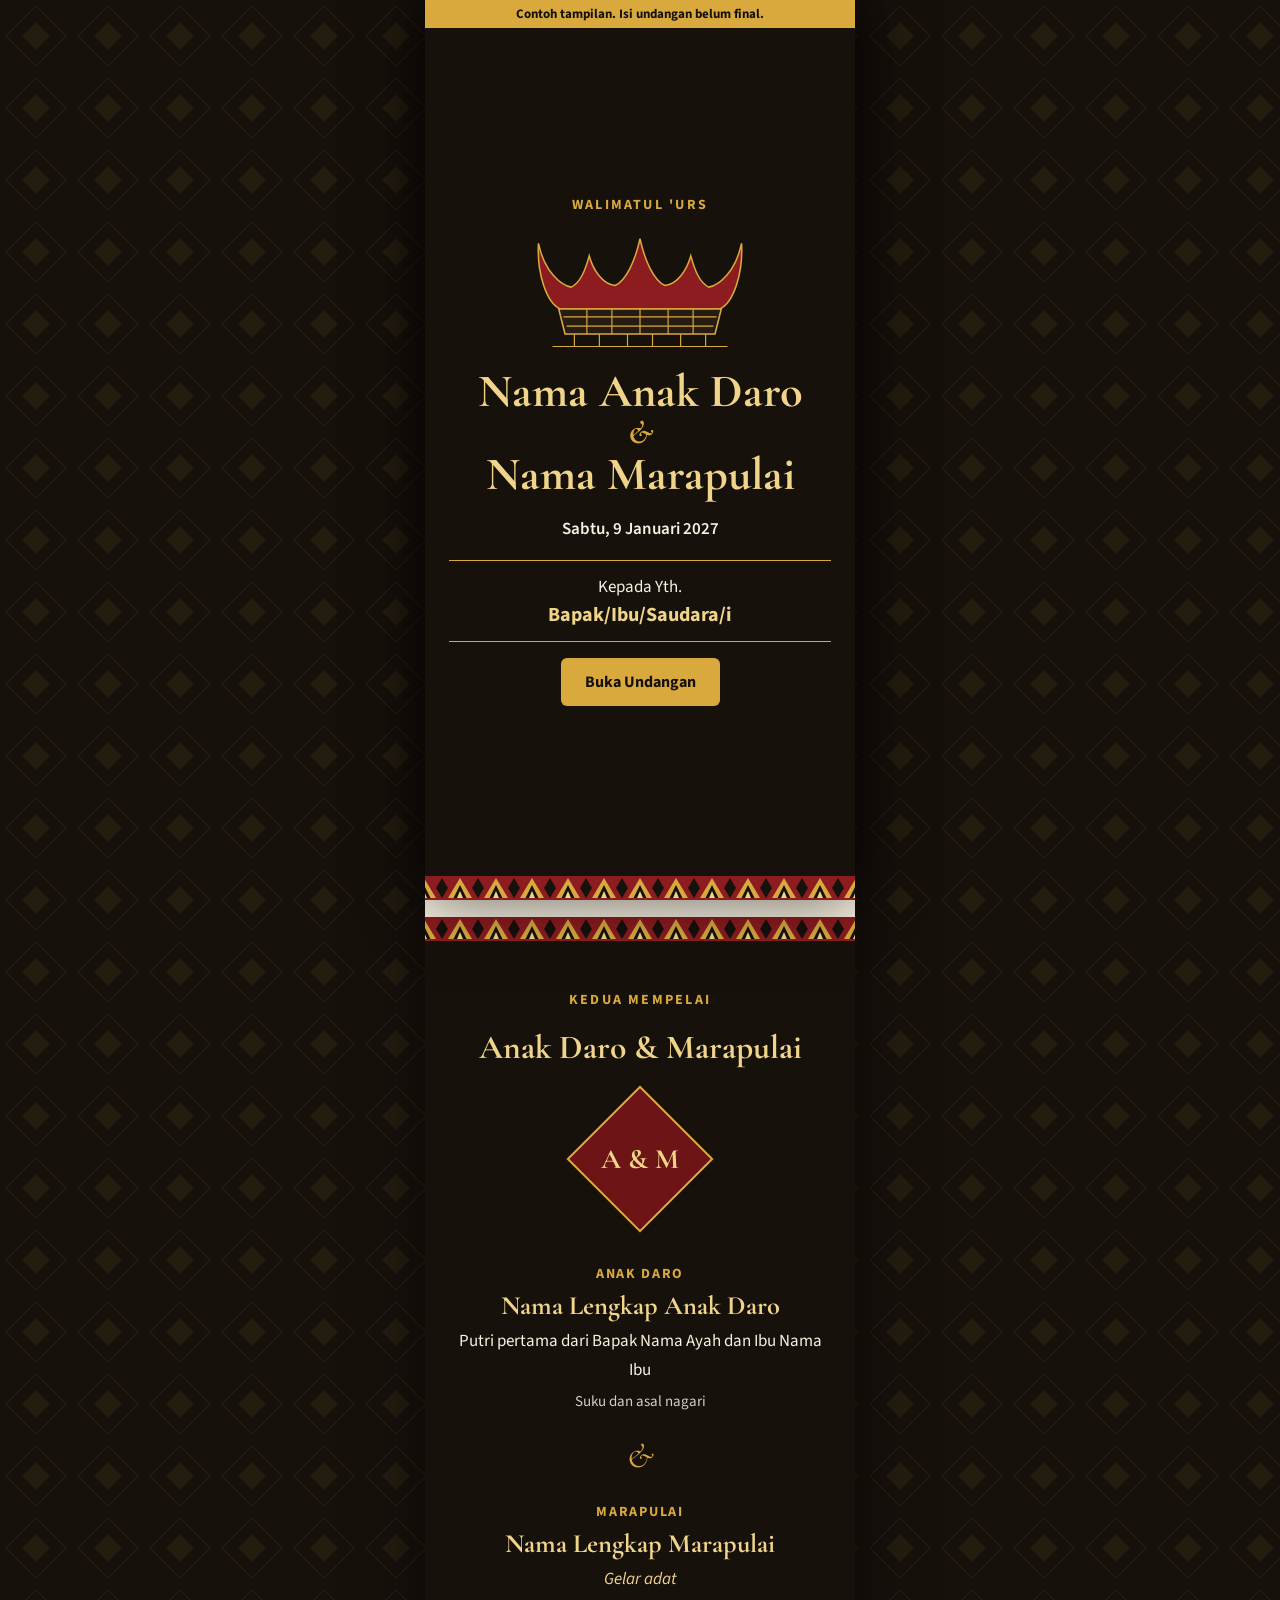
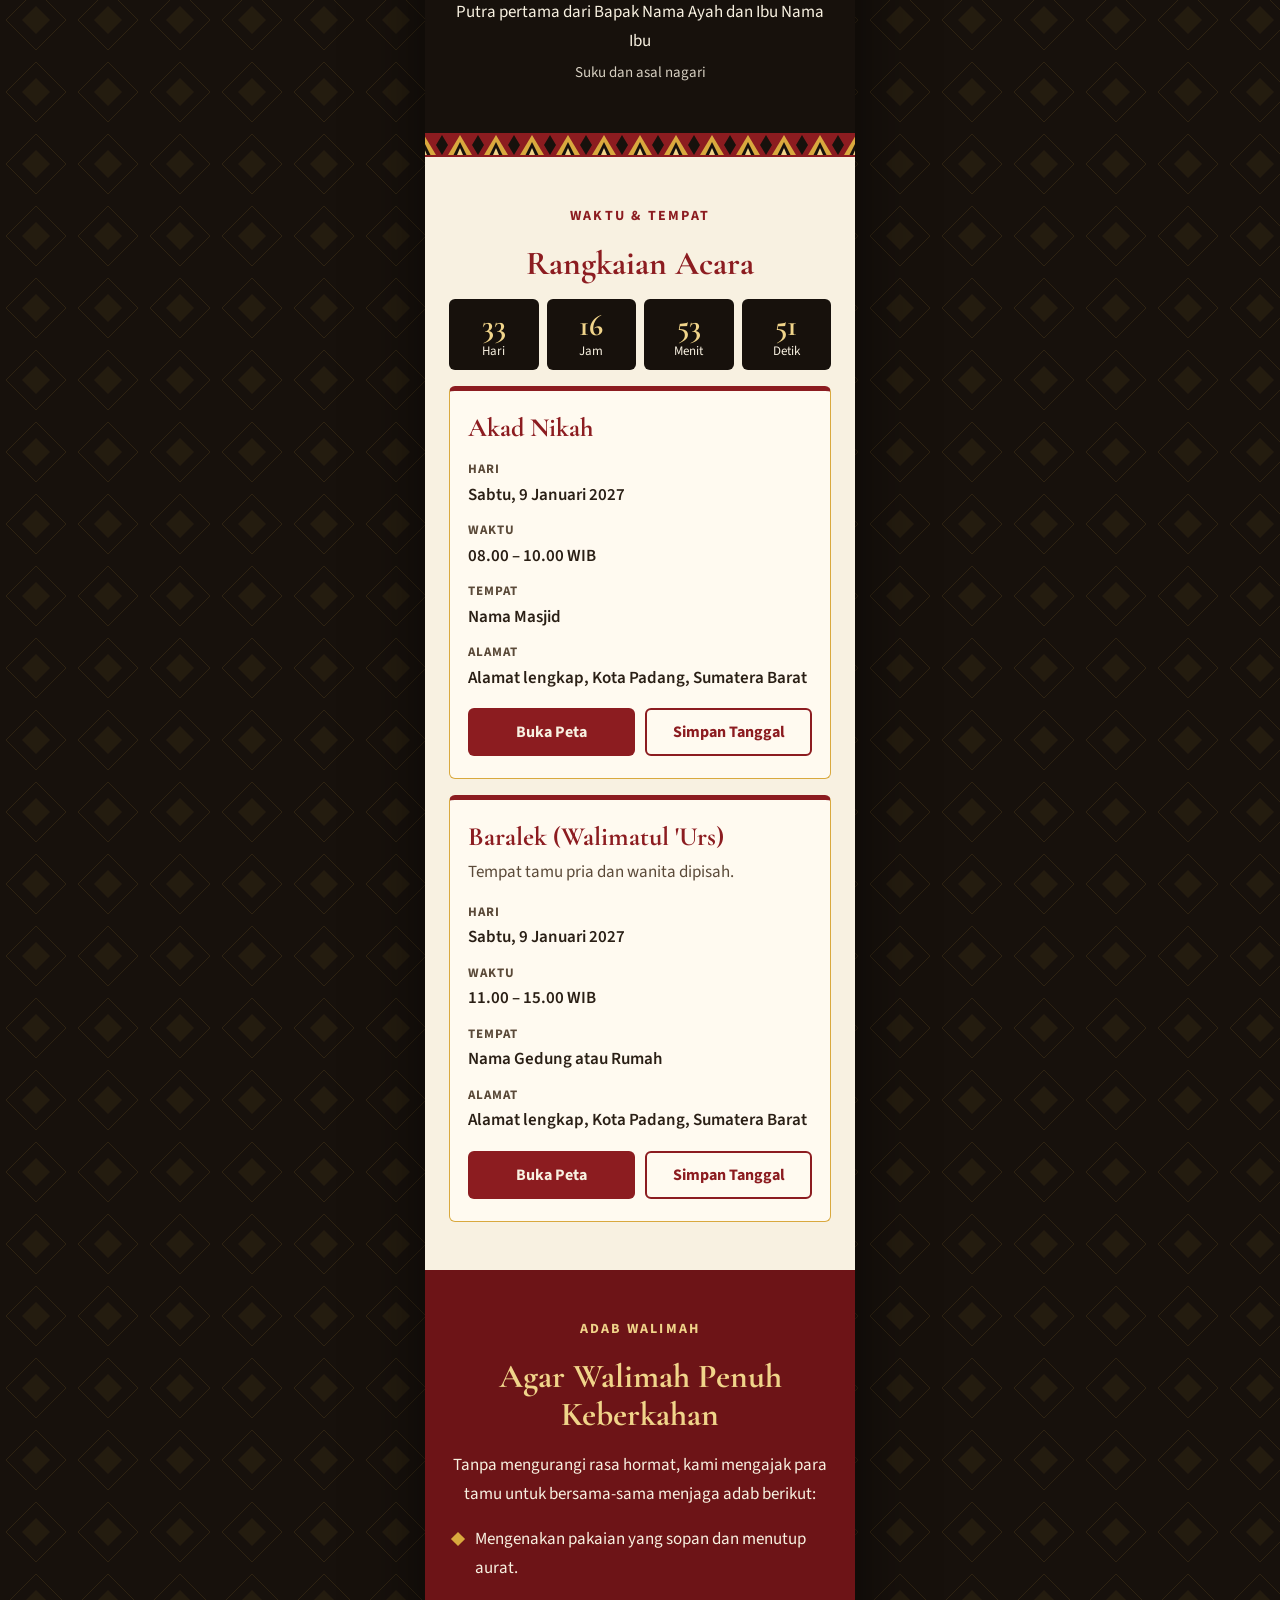
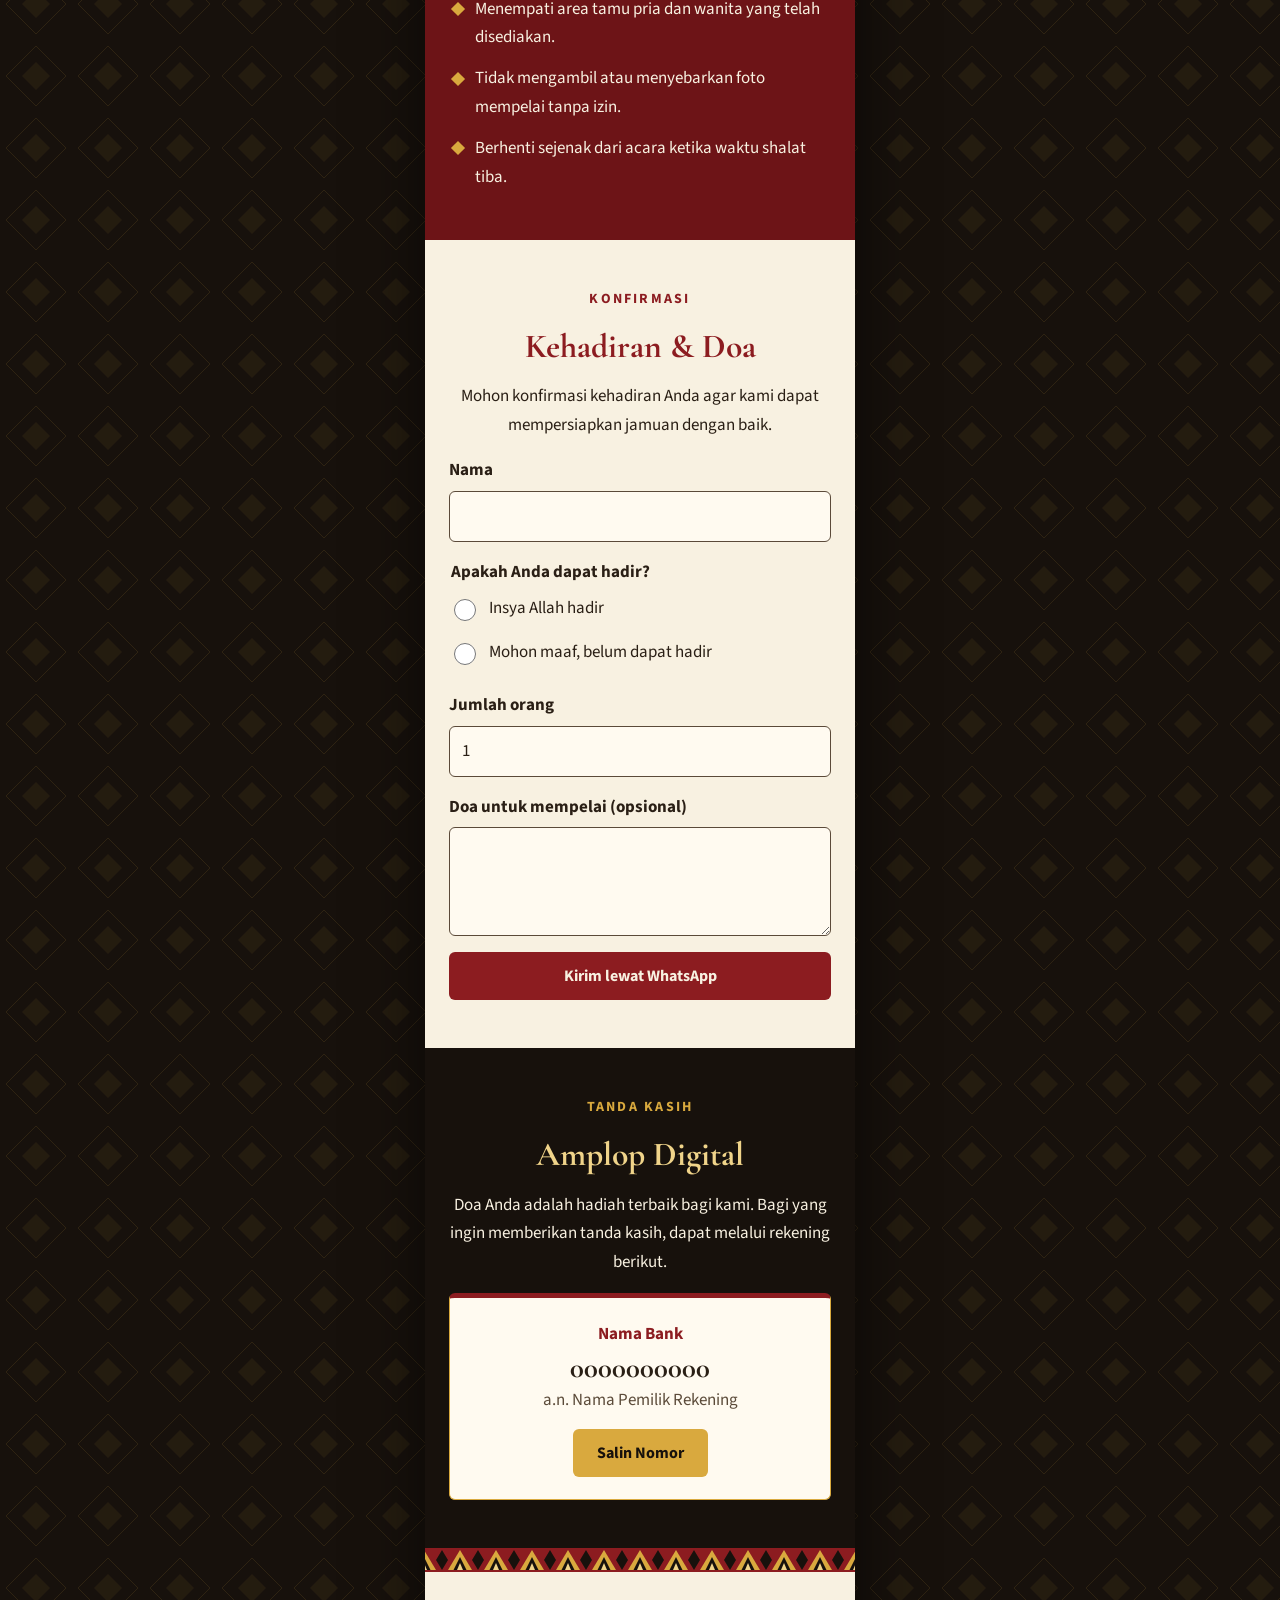
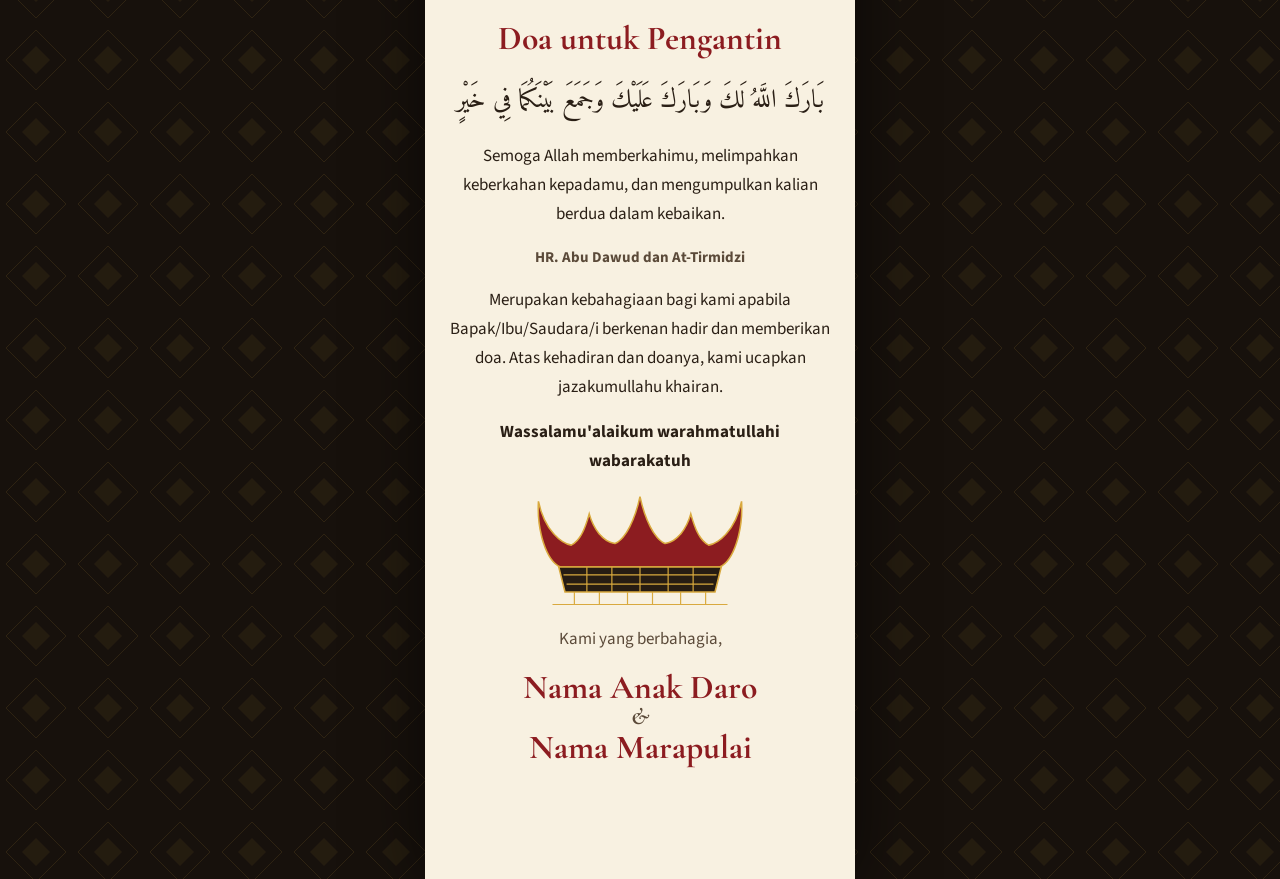
==== index.html @ 40c99515 "Add Minang-themed single page wedding invitation" ====
<!DOCTYPE html>
<html lang="id">
<head>
  <meta charset="utf-8">
  <meta name="viewport" content="width=device-width, initial-scale=1, viewport-fit=cover">
  <meta name="robots" content="noindex">
  <meta name="theme-color" content="#17110c">
  <title>Undangan Walimatul 'Urs</title>
  <meta name="description" content="Undangan pernikahan bernuansa Minangkabau.">
  <meta property="og:title" content="Undangan Walimatul 'Urs">
  <meta property="og:description" content="Dengan memohon rahmat Allah, kami mengundang Anda untuk hadir dan mendoakan.">
  <meta property="og:type" content="website">
  <link rel="icon" href="data:image/svg+xml,%3Csvg xmlns='http://www.w3.org/2000/svg' viewBox='0 0 32 32'%3E%3Crect width='32' height='32' fill='%2317110c'/%3E%3Cpath d='M16 5 25 27H7z' fill='%23d9a93e'/%3E%3C/svg%3E">
  <link rel="preconnect" href="https://fonts.googleapis.com">
  <link rel="preconnect" href="https://fonts.gstatic.com" crossorigin>
  <link rel="stylesheet" href="https://fonts.googleapis.com/css2?family=Amiri:wght@400;700&family=Cormorant+Garamond:wght@500;600;700&family=Source+Sans+3:wght@400;600;700&display=swap">
  <link rel="stylesheet" href="assets/css/style.css">
</head>
<body class="is-locked">
  <svg width="0" height="0" class="svg-defs" aria-hidden="true">
    <symbol id="rumah-gadang" viewBox="0 0 320 150">
      <path class="rg-roof" d="M30 12C38 50 60 66 72 68C84 62 90 46 95 28C100 46 112 64 128 66C142 60 154 34 160 6C166 34 178 60 192 66C208 64 220 46 225 28C230 46 236 62 248 68C260 66 282 50 290 12C292 50 280 88 262 96H58C40 88 28 50 30 12Z"/>
      <path class="rg-wall" d="M56 96H264L256 128H64Z"/>
      <path class="rg-line" d="M62 106H258M66 118H254M92 96V128M124 96V128M160 96V128M196 96V128M228 96V128"/>
      <path class="rg-line" d="M76 128V144M108 128V144M144 128V144M176 128V144M212 128V144M244 128V144M48 144H272"/>
    </symbol>
  </svg>

  <div id="draft-banner" class="draft-banner" hidden>Contoh tampilan. Isi undangan belum final.</div>

  <section id="cover" class="cover" aria-label="Sampul undangan">
    <div class="band"></div>
    <div class="cover-body">
      <p class="eyebrow">Walimatul 'Urs</p>
      <svg class="rg rg-gold" role="img" aria-label="Rumah Gadang"><use href="#rumah-gadang"/></svg>
      <h1 class="couple-names">
        <span data-key="couple.bride.nickname"></span>
        <span class="amp">&amp;</span>
        <span data-key="couple.groom.nickname"></span>
      </h1>
      <p class="cover-date" id="cover-date"></p>
      <div class="guest-card">
        <p>Kepada Yth.</p>
        <p class="guest-name" id="guest-name">Bapak/Ibu/Saudara/i</p>
      </div>
      <button id="open-invitation" class="btn btn-gold" type="button">Buka Undangan</button>
      <p id="load-error" class="load-error" role="alert" hidden></p>
      <noscript><p class="load-error">Undangan ini membutuhkan JavaScript agar isinya dapat ditampilkan.</p></noscript>
    </div>
    <div class="band"></div>
  </section>

  <div class="page">
    <main id="content" tabindex="-1">
      <section id="salam" class="section section-paper">
        <p class="arabic arabic-lg" lang="ar" dir="rtl" data-key="opening.basmalah"></p>
        <p class="salam" data-key="opening.salam"></p>
        <p data-key="opening.intro"></p>
        <div class="verse">
          <p class="arabic" lang="ar" dir="rtl" data-key="opening.verse.arabic"></p>
          <p data-key="opening.verse.translation"></p>
          <p class="verse-source" data-key="opening.verse.source"></p>
        </div>
        <p class="proverb" data-key="opening.proverb"></p>
      </section>

      <div class="band"></div>

      <section id="mempelai" class="section section-dark">
        <p class="eyebrow">Kedua Mempelai</p>
        <h2>Anak Daro &amp; Marapulai</h2>
        <div class="monogram" aria-hidden="true" data-key="couple.monogram"></div>
        <article class="person" data-person="bride"></article>
        <p class="amp amp-block" aria-hidden="true">&amp;</p>
        <article class="person" data-person="groom"></article>
      </section>

      <div class="band"></div>

      <section id="acara" class="section section-paper">
        <p class="eyebrow eyebrow-red">Waktu &amp; Tempat</p>
        <h2>Rangkaian Acara</h2>
        <div id="countdown" class="countdown" role="timer" aria-label="Hitung mundur menuju acara"></div>
        <div id="events" class="stack"></div>
      </section>

      <section id="adab" class="section section-red">
        <p class="eyebrow">Adab Walimah</p>
        <h2 data-key="etiquette.title"></h2>
        <p data-key="etiquette.intro"></p>
        <ul id="etiquette" class="check-list"></ul>
      </section>

      <section id="hadir" class="section section-paper">
        <p class="eyebrow eyebrow-red">Konfirmasi</p>
        <h2>Kehadiran &amp; Doa</h2>
        <p data-key="rsvp.intro"></p>
        <form id="rsvp-form" class="form">
          <label for="rsvp-name">Nama</label>
          <input id="rsvp-name" name="name" type="text" maxlength="60" autocomplete="name" required>
          <fieldset>
            <legend>Apakah Anda dapat hadir?</legend>
            <label class="choice"><input type="radio" name="attend" value="Insya Allah hadir" required> Insya Allah hadir</label>
            <label class="choice"><input type="radio" name="attend" value="Mohon maaf, belum dapat hadir"> Mohon maaf, belum dapat hadir</label>
          </fieldset>
          <label for="rsvp-count">Jumlah orang</label>
          <input id="rsvp-count" name="count" type="number" min="1" max="10" value="1" inputmode="numeric">
          <label for="rsvp-message">Doa untuk mempelai (opsional)</label>
          <textarea id="rsvp-message" name="message" rows="3" maxlength="300"></textarea>
          <button class="btn btn-red" type="submit">Kirim lewat WhatsApp</button>
          <p id="rsvp-note" class="form-note" role="status" hidden></p>
        </form>
      </section>

      <section id="hadiah" class="section section-dark">
        <p class="eyebrow">Tanda Kasih</p>
        <h2>Amplop Digital</h2>
        <p data-key="gifts.intro"></p>
        <div id="gifts" class="stack"></div>
      </section>

      <div class="band"></div>

      <section id="doa" class="section section-paper section-closing">
        <h2>Doa untuk Pengantin</h2>
        <p class="arabic" lang="ar" dir="rtl" data-key="closing.prayer.arabic"></p>
        <p data-key="closing.prayer.translation"></p>
        <p class="verse-source" data-key="closing.prayer.source"></p>
        <p data-key="closing.thanks"></p>
        <p class="salam" data-key="closing.salam"></p>
        <svg class="rg rg-dark" role="img" aria-label="Rumah Gadang"><use href="#rumah-gadang"/></svg>
        <p class="signature" data-key="closing.signature"></p>
        <p class="couple-names couple-names-sm">
          <span data-key="couple.bride.nickname"></span>
          <span class="amp">&amp;</span>
          <span data-key="couple.groom.nickname"></span>
        </p>
      </section>
    </main>

    <nav class="bottom-nav" aria-label="Navigasi undangan">
      <a href="#salam">Salam</a>
      <a href="#mempelai">Mempelai</a>
      <a href="#acara">Acara</a>
      <a href="#hadir">Hadir</a>
      <a href="#hadiah">Hadiah</a>
    </nav>
  </div>

  <template id="person-template">
    <p class="person-role"></p>
    <h3 class="person-name"></h3>
    <p class="person-title" hidden></p>
    <p class="person-parents"></p>
    <p class="person-origin" hidden></p>
  </template>

  <template id="event-template">
    <article class="card">
      <h3 class="event-name"></h3>
      <p class="event-note" hidden></p>
      <dl class="event-info">
        <dt>Hari</dt><dd class="event-date"></dd>
        <dt>Waktu</dt><dd class="event-time"></dd>
        <dt>Tempat</dt><dd class="event-venue"></dd>
        <dt>Alamat</dt><dd class="event-address"></dd>
      </dl>
      <div class="btn-row">
        <a class="btn btn-red event-map" target="_blank" rel="noopener">Buka Peta</a>
        <a class="btn btn-outline event-calendar" target="_blank" rel="noopener">Simpan Tanggal</a>
      </div>
    </article>
  </template>

  <template id="gift-template">
    <article class="card card-gift">
      <p class="gift-bank"></p>
      <p class="gift-number"></p>
      <p class="gift-holder"></p>
      <button class="btn btn-gold gift-copy" type="button">Salin Nomor</button>
    </article>
  </template>

  <script src="assets/js/app.js"></script>
</body>
</html>
---- assets/css/style.css ----
/* Tema Minang: warna marawa (hitam, merah, kuning) dan motif songket pucuak rabuang. */
:root {
  --black: #17110c;
  --black-soft: #261c13;
  --red: #8c1c20;
  --red-deep: #6d1417;
  --gold: #d9a93e;
  --gold-soft: #f0d48a;
  --paper: #f8f1e1;
  --paper-deep: #efe3c8;
  --ink: #2a1f15;
  --ink-soft: #5b4a39;
  --cream: #f8f1e1;
  --phone-width: 430px;
  --nav-height: 58px;
  --font-display: "Cormorant Garamond", Georgia, "Times New Roman", serif;
  --font-body: "Source Sans 3", "Segoe UI", Roboto, Arial, sans-serif;
  --font-arabic: "Amiri", "Traditional Arabic", "Times New Roman", serif;
  --songket: url("data:image/svg+xml,%3Csvg xmlns='http://www.w3.org/2000/svg' width='36' height='24' viewBox='0 0 36 24'%3E%3Crect width='36' height='24' fill='%238c1c20'/%3E%3Cpath d='M18 2 30 22H6Z' fill='%23d9a93e'/%3E%3Cpath d='M18 9 24.5 22H11.5Z' fill='%2317110c'/%3E%3Cpath d='M18 15 21 22H15Z' fill='%23f0d48a'/%3E%3Cpath d='M0 2 6 12 0 22ZM36 2 30 12 36 22Z' fill='%2317110c'/%3E%3C/svg%3E");
  --backdrop: url("data:image/svg+xml,%3Csvg xmlns='http://www.w3.org/2000/svg' width='72' height='72' viewBox='0 0 72 72'%3E%3Cpath d='M36 6 66 36 36 66 6 36Z' fill='none' stroke='%23d9a93e' stroke-opacity='.12'/%3E%3Cpath d='M36 22 50 36 36 50 22 36Z' fill='%23d9a93e' fill-opacity='.07'/%3E%3C/svg%3E");
}

* { box-sizing: border-box; }
[hidden] { display: none !important; }

html {
  scroll-behavior: smooth;
  -webkit-text-size-adjust: 100%;
}

body {
  margin: 0;
  background: var(--black) var(--backdrop);
  color: var(--ink);
  font-family: var(--font-body);
  font-size: 1.0625rem;
  line-height: 1.7;
  overflow-wrap: anywhere;
}

body.is-locked { overflow: hidden; }

.svg-defs { position: absolute; }

/* Kolom selebar ponsel, juga dipakai di desktop. */
.page {
  width: min(100%, var(--phone-width));
  margin-inline: auto;
  background: var(--paper);
  box-shadow: 0 0 60px rgb(0 0 0 / .6);
  padding-bottom: calc(var(--nav-height) + env(safe-area-inset-bottom));
}

main:focus { outline: none; }

h1, h2, h3, p { margin: 0; }

h2 {
  font-family: var(--font-display);
  font-size: 2.1rem;
  font-weight: 700;
  line-height: 1.15;
}

h3 {
  font-family: var(--font-display);
  font-size: 1.65rem;
  font-weight: 700;
  line-height: 1.2;
}

.band {
  height: 24px;
  flex: none;
  background: var(--songket) center / 36px 24px repeat-x;
}

.eyebrow {
  color: var(--gold);
  font-size: .875rem;
  font-weight: 700;
  letter-spacing: .16em;
  text-transform: uppercase;
}

.eyebrow-red { color: var(--red); }

/* Sampul */
.cover {
  position: fixed;
  inset: 0;
  z-index: 30;
  width: min(100%, var(--phone-width));
  margin-inline: auto;
  display: flex;
  flex-direction: column;
  background: var(--black);
  color: var(--cream);
  box-shadow: 0 0 60px rgb(0 0 0 / .6);
  overflow-y: auto;
  transition: transform .6s ease;
}

.cover.is-open { transform: translateY(-100%); }

.cover-body {
  flex: 1 0 auto;
  display: flex;
  flex-direction: column;
  align-items: center;
  justify-content: center;
  gap: 16px;
  padding: 28px 24px;
  text-align: center;
}

.rg { display: block; width: 100%; max-width: 250px; height: auto; aspect-ratio: 320 / 150; }
.rg-roof { fill: var(--red); stroke: var(--gold); stroke-width: 2; }
.rg-wall { fill: var(--black-soft); stroke: var(--gold); stroke-width: 2; }
.rg-line { fill: none; stroke: var(--gold); stroke-width: 1.5; }
.rg-dark .rg-wall { fill: var(--paper-deep); }
.rg-dark .rg-line { stroke: var(--red); }

.couple-names {
  display: flex;
  flex-direction: column;
  align-items: center;
  color: var(--gold-soft);
  font-family: var(--font-display);
  font-size: clamp(2.3rem, 10.5vw, 2.9rem);
  font-weight: 700;
  line-height: 1.05;
}

.amp {
  color: var(--gold);
  font-family: var(--font-display);
  font-size: .7em;
  font-style: italic;
}

.couple-names-sm { color: var(--red); font-size: 2.1rem; }
.couple-names-sm .amp { color: var(--ink-soft); }

.cover-date { font-size: 1.0625rem; font-weight: 600; }

.guest-card {
  width: 100%;
  padding: 12px 16px;
  border-block: 1px solid var(--gold);
}

.guest-name {
  color: var(--gold-soft);
  font-size: 1.25rem;
  font-weight: 700;
  line-height: 1.35;
}

.load-error {
  padding: 12px;
  border-radius: 6px;
  background: var(--paper);
  color: var(--red-deep);
  font-weight: 600;
}

/* Tombol */
.btn {
  display: inline-flex;
  align-items: center;
  justify-content: center;
  min-height: 48px;
  padding: 10px 22px;
  border: 2px solid transparent;
  border-radius: 6px;
  font: 700 1rem/1.25 var(--font-body);
  text-align: center;
  text-decoration: none;
  cursor: pointer;
}

.btn:focus-visible,
.bottom-nav a:focus-visible,
input:focus-visible,
textarea:focus-visible {
  outline: 3px solid var(--gold);
  outline-offset: 2px;
}

.btn-gold { background: var(--gold); color: var(--black); }
.btn-gold:hover { background: var(--gold-soft); }
.btn-red { background: var(--red); color: var(--cream); }
.btn-red:hover { background: var(--red-deep); }
.btn-outline { border-color: var(--red); color: var(--red); }
.btn-outline:hover { background: var(--paper-deep); }

.btn-row {
  display: grid;
  grid-template-columns: 1fr 1fr;
  gap: 10px;
  margin-top: 16px;
}

.btn-row .btn { padding-inline: 8px; }

/* Bagian */
.section {
  display: flex;
  flex-direction: column;
  gap: 16px;
  padding: 48px 24px;
  text-align: center;
  scroll-margin-top: 0;
}

.section-paper { background: var(--paper); color: var(--ink); }
.section-paper h2 { color: var(--red); }
.section-dark { background: var(--black); color: var(--cream); }
.section-dark h2 { color: var(--gold-soft); }
.section-red { background: var(--red-deep); color: var(--cream); }
.section-red h2 { color: var(--gold-soft); }
.section-red .eyebrow { color: var(--gold-soft); }

.arabic {
  font-family: var(--font-arabic);
  font-size: 1.6rem;
  line-height: 2;
}

.arabic-lg { color: var(--red); font-size: 2rem; line-height: 1.6; }
.salam { font-weight: 700; }

.verse {
  display: flex;
  flex-direction: column;
  gap: 10px;
  padding: 20px 16px;
  border-block: 2px solid var(--gold);
  background: var(--paper-deep);
}

.verse-source { color: var(--ink-soft); font-size: .9375rem; font-weight: 700; }

.proverb {
  color: var(--red);
  font-family: var(--font-display);
  font-size: 1.4rem;
  font-style: italic;
  font-weight: 700;
  line-height: 1.3;
}

/* Mempelai */
.monogram {
  align-self: center;
  display: grid;
  place-items: center;
  position: relative;
  isolation: isolate;
  width: 104px;
  height: 104px;
  margin-block: 24px;
  color: var(--gold-soft);
  font-family: var(--font-display);
  font-size: 1.75rem;
  font-weight: 700;
}

.monogram::before {
  content: "";
  position: absolute;
  inset: 0;
  z-index: -1;
  border: 2px solid var(--gold);
  background: var(--red-deep);
  transform: rotate(45deg);
}

.person { display: flex; flex-direction: column; gap: 4px; margin-top: 12px; }
.person-role { color: var(--gold); font-size: .875rem; font-weight: 700; letter-spacing: .12em; text-transform: uppercase; }
.person-name { color: var(--gold-soft); }
.person-title { color: var(--gold-soft); font-style: italic; }
.person-origin { font-size: .9375rem; opacity: .85; }
.amp-block { font-size: 2.2rem; line-height: 1; margin-top: 8px; }

/* Acara */
.countdown {
  display: grid;
  grid-template-columns: repeat(4, 1fr);
  gap: 8px;
}

.countdown-done { grid-column: 1 / -1; font-weight: 700; }

.countdown-unit {
  padding: 10px 2px;
  border-radius: 6px;
  background: var(--black);
  color: var(--cream);
  font-size: .8125rem;
  line-height: 1.3;
}

.countdown-unit strong {
  display: block;
  color: var(--gold-soft);
  font-family: var(--font-display);
  font-size: 1.9rem;
  line-height: 1.1;
}

.stack { display: flex; flex-direction: column; gap: 16px; }

.card {
  padding: 22px 18px;
  border: 1px solid var(--gold);
  border-top: 5px solid var(--red);
  border-radius: 6px;
  background: #fffaf0;
  color: var(--ink);
  text-align: left;
}

.event-name { color: var(--red); }
.event-note { margin-top: 4px; color: var(--ink-soft); }

.event-info { margin: 14px 0 0; }
.event-info dt {
  margin-top: 10px;
  color: var(--ink-soft);
  font-size: .8125rem;
  font-weight: 700;
  letter-spacing: .08em;
  text-transform: uppercase;
}
.event-info dd { margin: 0; font-weight: 600; }

/* Adab */
.check-list {
  display: flex;
  flex-direction: column;
  gap: 12px;
  margin: 0;
  padding: 0;
  list-style: none;
  text-align: left;
}

.check-list li {
  position: relative;
  padding-left: 26px;
}

.check-list li::before {
  content: "";
  position: absolute;
  top: .55em;
  left: 4px;
  width: 10px;
  height: 10px;
  background: var(--gold);
  transform: rotate(45deg);
}

/* Formulir */
.form {
  display: flex;
  flex-direction: column;
  gap: 6px;
  text-align: left;
}

.form label, .form legend { font-weight: 700; }
.form input[type="text"],
.form input[type="number"],
.form textarea {
  width: 100%;
  min-height: 48px;
  margin-bottom: 10px;
  padding: 10px 12px;
  border: 1px solid var(--ink-soft);
  border-radius: 6px;
  background: #fffaf0;
  color: var(--ink);
  font: inherit;
  font-size: 1.0625rem; /* mencegah zoom otomatis di iOS */
}

.form fieldset { margin: 0 0 10px; padding: 0; border: 0; }
.form .choice {
  display: flex;
  align-items: center;
  gap: 10px;
  min-height: 44px;
  font-weight: 400;
}
.form .choice input { width: 22px; height: 22px; flex: none; accent-color: var(--red); }
.form-note { color: var(--red-deep); font-weight: 600; }

/* Hadiah */
.card-gift { text-align: center; }
.gift-bank { color: var(--red); font-weight: 700; }
.gift-number { font-family: var(--font-display); font-size: 1.8rem; font-weight: 700; line-height: 1.3; }
.gift-holder { margin-bottom: 14px; color: var(--ink-soft); }

.section-closing { align-items: center; padding-bottom: 56px; }
.signature { color: var(--ink-soft); }

/* Navigasi bawah */
.bottom-nav {
  position: fixed;
  right: 0;
  bottom: 0;
  left: 0;
  z-index: 20;
  display: grid;
  grid-template-columns: repeat(5, 1fr);
  width: min(100%, var(--phone-width));
  margin-inline: auto;
  padding-bottom: env(safe-area-inset-bottom);
  border-top: 2px solid var(--gold);
  background: var(--black);
}

.bottom-nav a {
  display: grid;
  place-items: center;
  height: var(--nav-height);
  color: var(--cream);
  font-size: .8125rem;
  font-weight: 600;
  text-decoration: none;
}

.bottom-nav a[aria-current="true"] { color: var(--gold); font-weight: 700; box-shadow: inset 0 3px 0 var(--gold); }

.draft-banner {
  position: fixed;
  top: 0;
  right: 0;
  left: 0;
  z-index: 40;
  width: min(100%, var(--phone-width));
  margin-inline: auto;
  padding: 3px 8px;
  background: var(--gold);
  color: var(--black);
  font-size: .8125rem;
  font-weight: 700;
  text-align: center;
}

/* Animasi ringan saat digulir; isi tetap terbaca tanpa JavaScript. */
.reveal { opacity: 0; transform: translateY(14px); transition: opacity .5s ease, transform .5s ease; }
.reveal.is-visible { opacity: 1; transform: none; }

@media (prefers-reduced-motion: reduce) {
  html { scroll-behavior: auto; }
  .cover { transition: none; }
  .reveal { opacity: 1; transform: none; transition: none; }
}
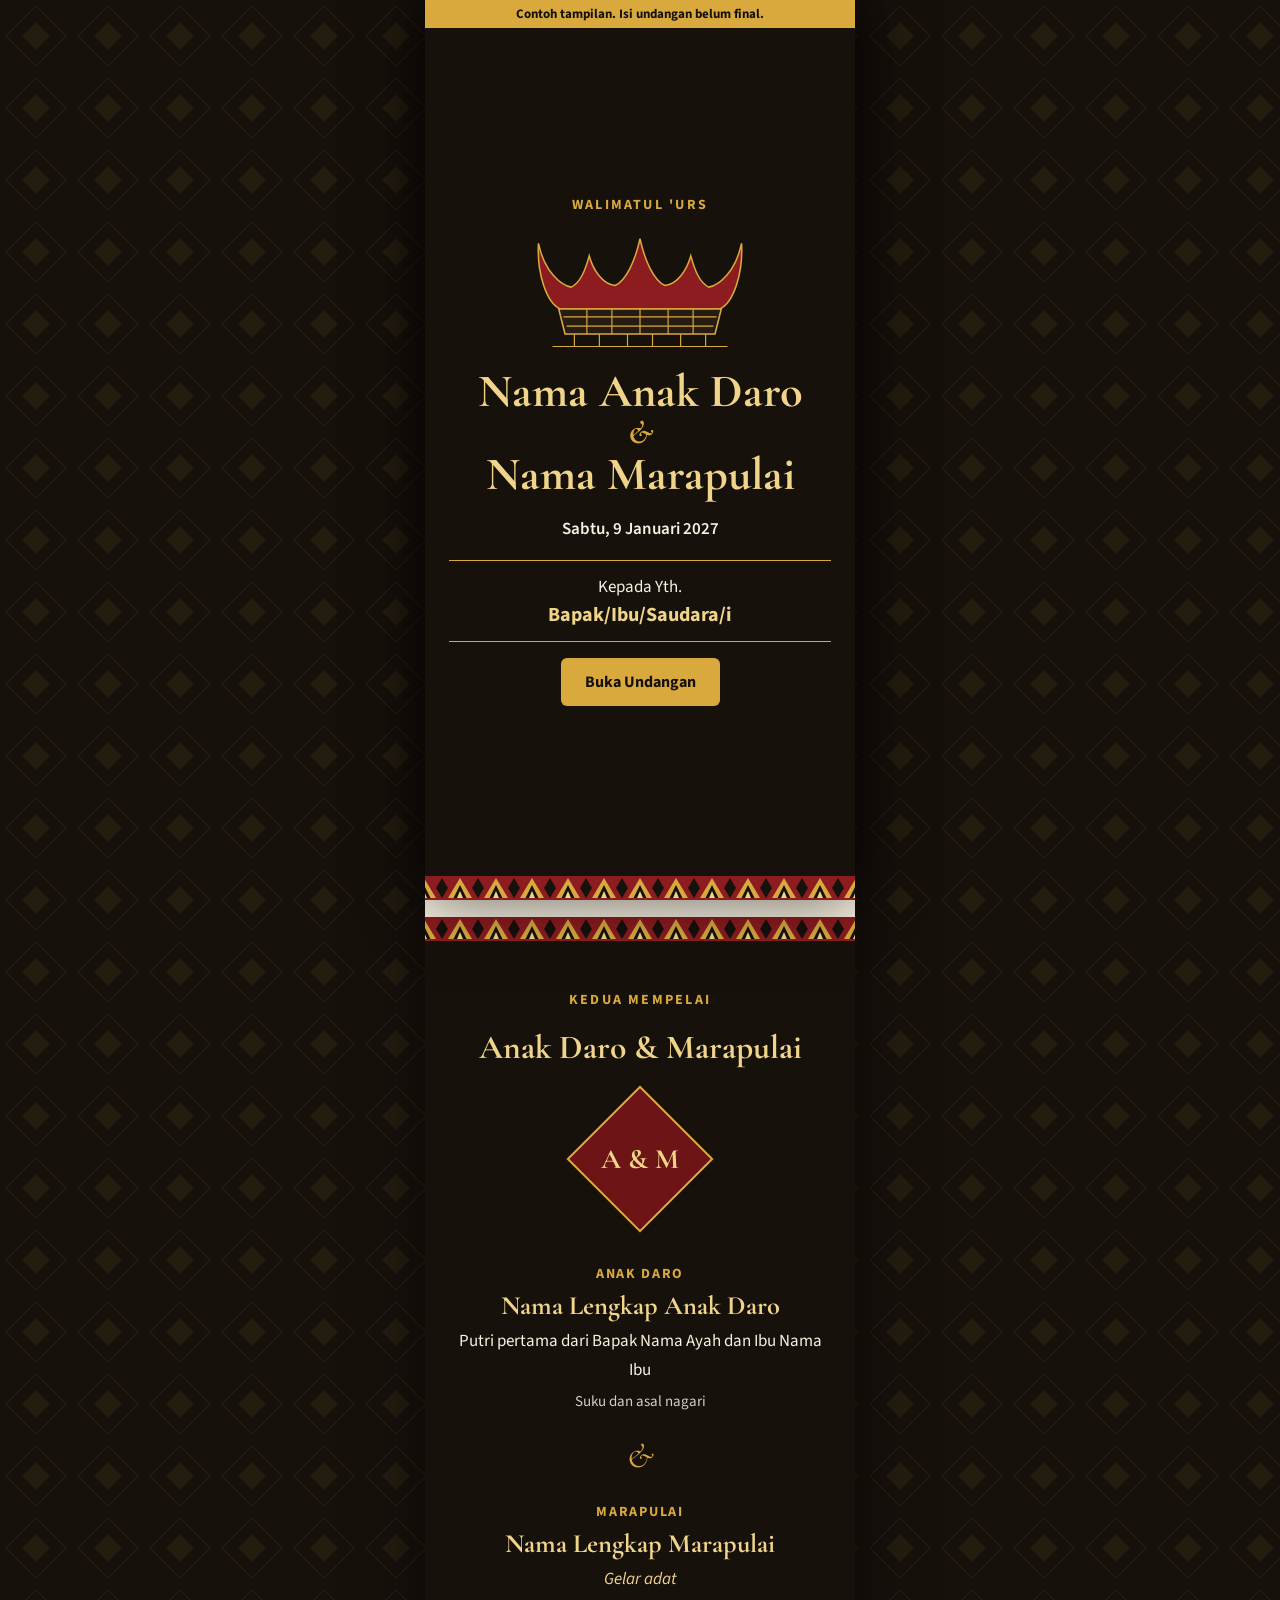
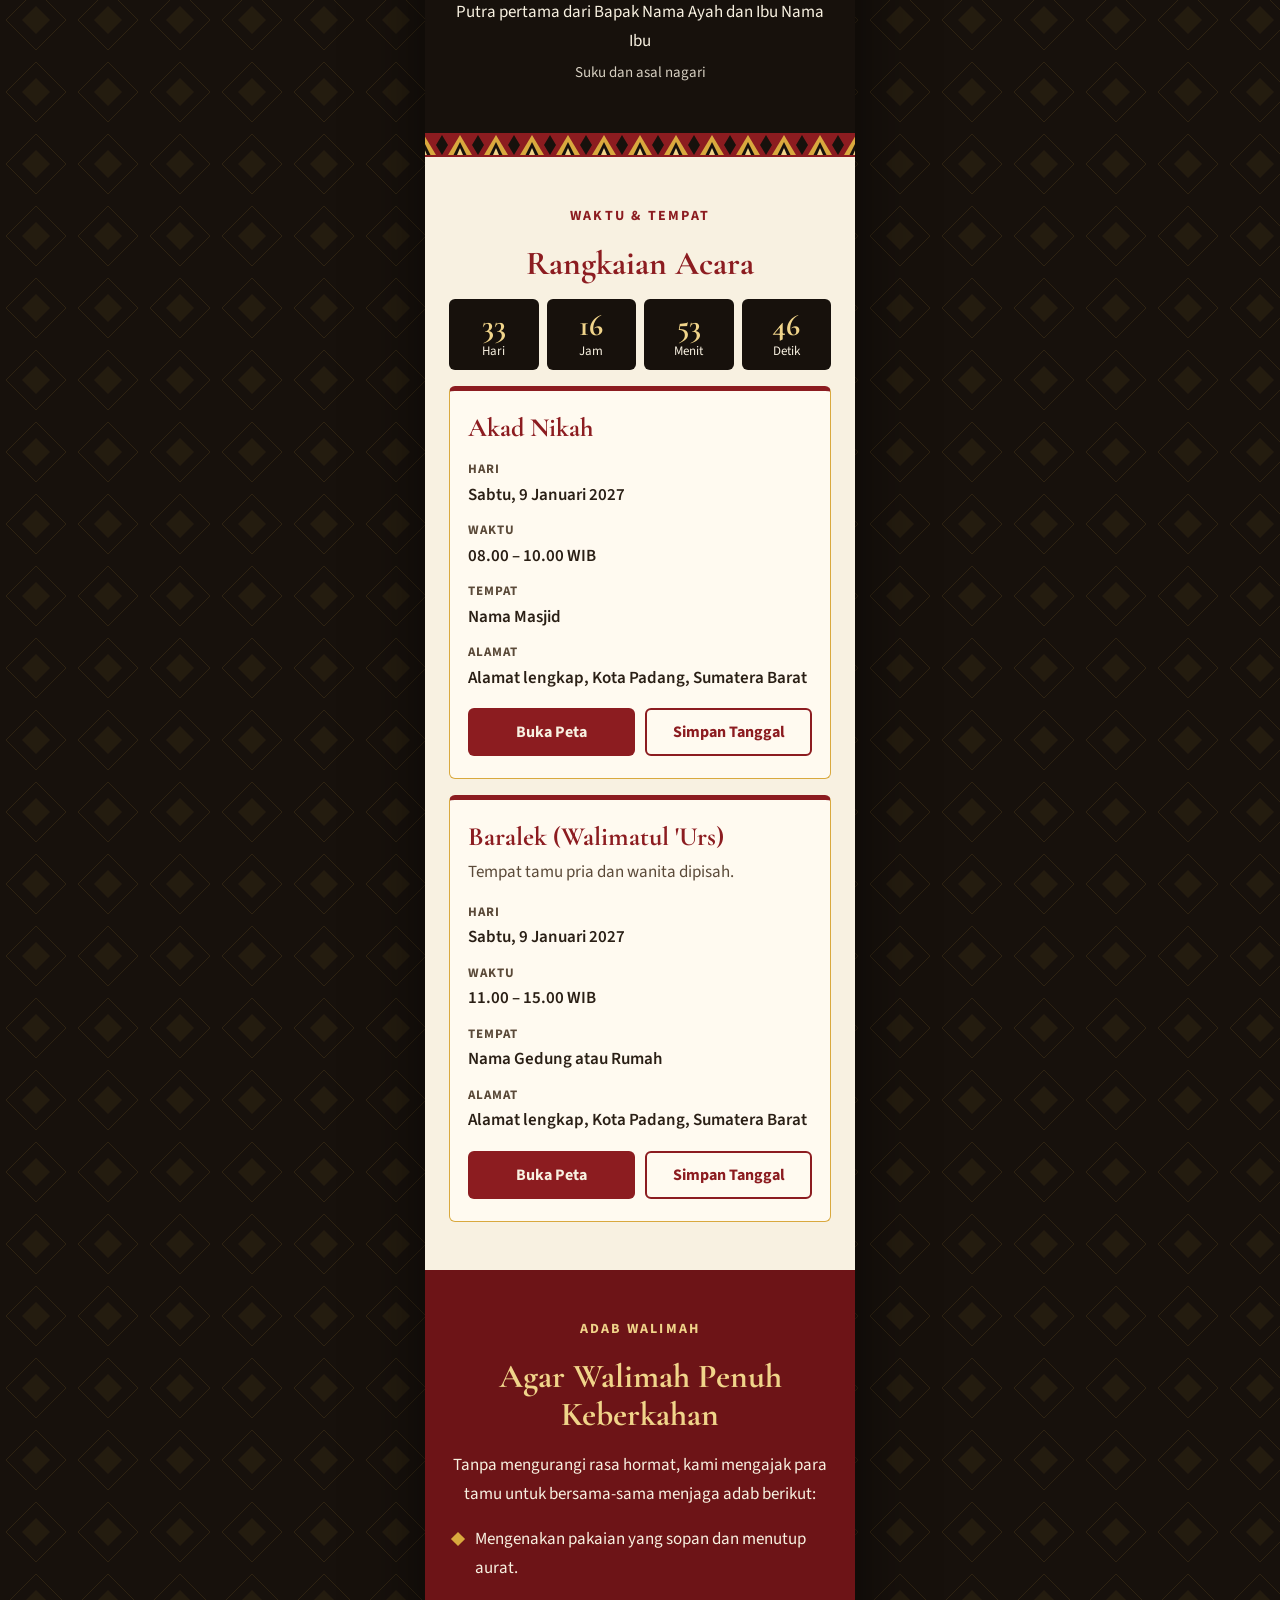
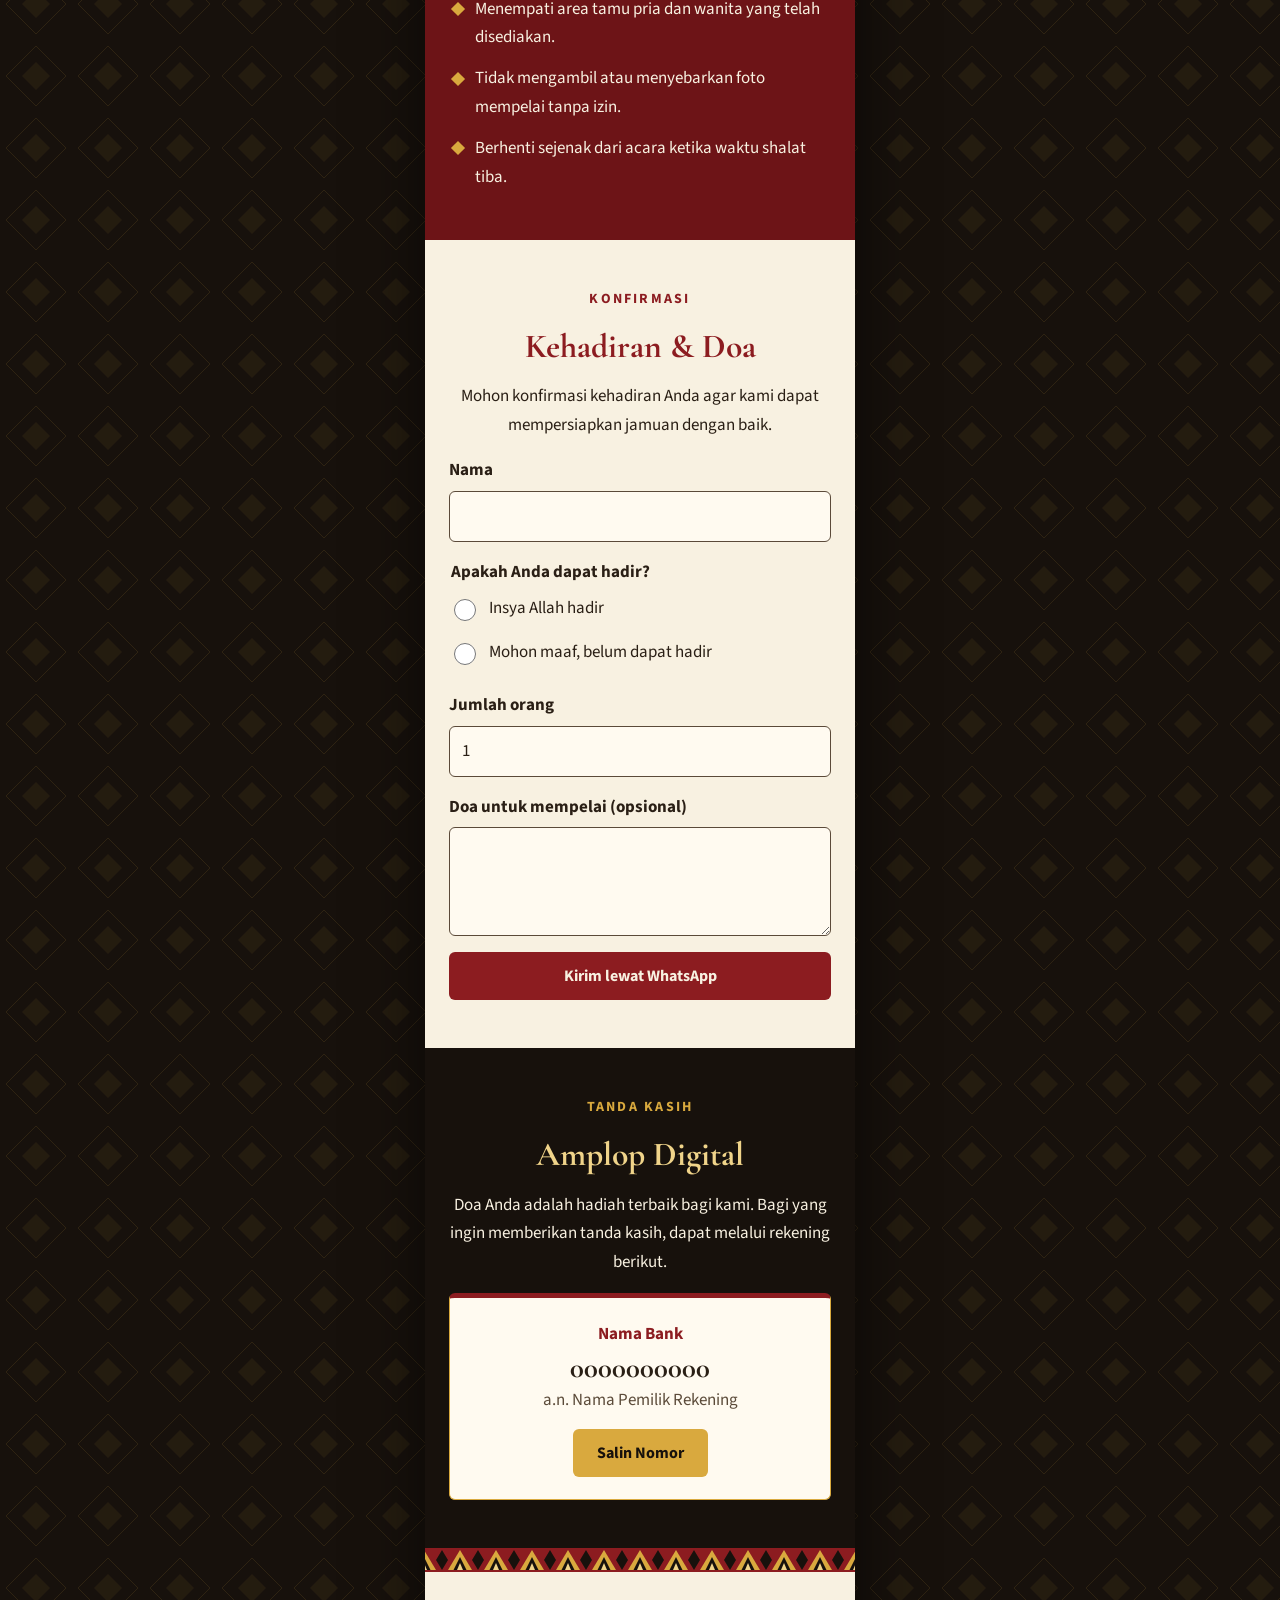
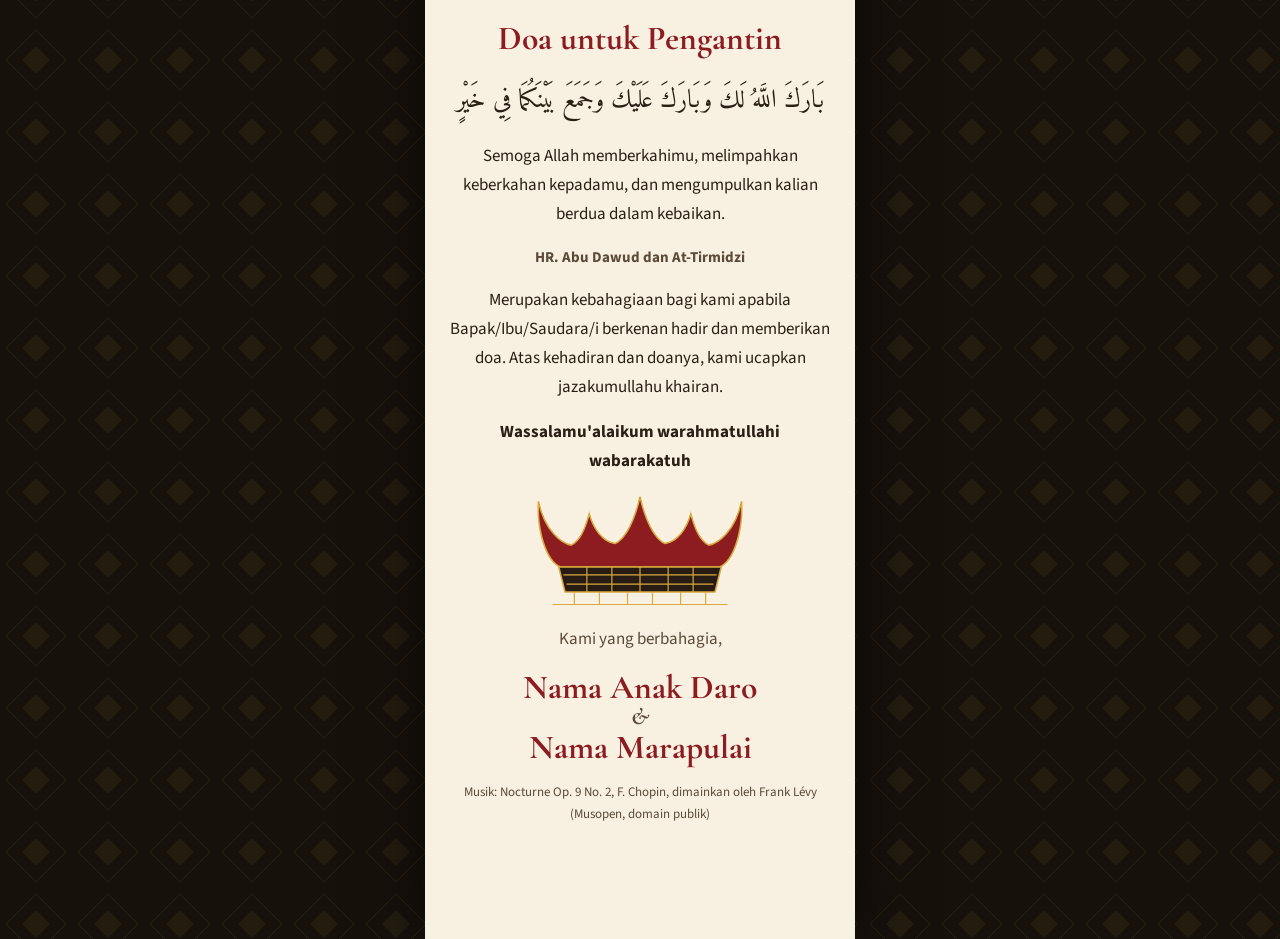
==== commit 6d973a8a: "Add background music with on/off toggle" ====
--- a/index.html
+++ b/index.html
@@ -135,8 +135,19 @@
           <span class="amp">&amp;</span>
           <span data-key="couple.groom.nickname"></span>
         </p>
+        <p class="music-credit" data-key="music.credit"></p>
       </section>
     </main>
+
+    <audio id="music" loop preload="none"></audio>
+    <button id="music-toggle" class="music-toggle" type="button" aria-pressed="false" aria-label="Nyalakan musik" hidden>
+      <svg viewBox="0 0 24 24" aria-hidden="true">
+        <path d="M9 18V6l10-2v12" fill="none" stroke="currentColor" stroke-width="2"/>
+        <circle cx="6.5" cy="18" r="2.5" fill="currentColor"/>
+        <circle cx="16.5" cy="16" r="2.5" fill="currentColor"/>
+        <path class="music-slash" d="M3 3l18 18" stroke="currentColor" stroke-width="2"/>
+      </svg>
+    </button>
 
     <nav class="bottom-nav" aria-label="Navigasi undangan">
       <a href="#salam">Salam</a>
--- a/assets/css/style.css
+++ b/assets/css/style.css
@@ -435,6 +435,32 @@
 
 .bottom-nav a[aria-current="true"] { color: var(--gold); font-weight: 700; box-shadow: inset 0 3px 0 var(--gold); }
 
+/* Tombol musik, sejajar dengan tepi kanan kolom ponsel. */
+.music-toggle {
+  position: fixed;
+  right: max(12px, calc(50% - var(--phone-width) / 2 + 12px));
+  bottom: calc(var(--nav-height) + env(safe-area-inset-bottom) + 12px);
+  z-index: 20;
+  display: grid;
+  place-items: center;
+  width: 48px;
+  height: 48px;
+  padding: 0;
+  border: 2px solid var(--gold);
+  border-radius: 50%;
+  background: var(--black);
+  color: var(--gold);
+  box-shadow: 0 2px 8px rgb(0 0 0 / .4);
+  cursor: pointer;
+}
+
+.music-toggle svg { width: 24px; height: 24px; }
+.music-toggle:focus-visible { outline: 3px solid var(--gold-soft); outline-offset: 2px; }
+.music-toggle[aria-pressed="true"] { background: var(--gold); color: var(--black); }
+.music-toggle[aria-pressed="true"] .music-slash { display: none; }
+
+.music-credit { color: var(--ink-soft); font-size: .8125rem; }
+
 .draft-banner {
   position: fixed;
   top: 0;
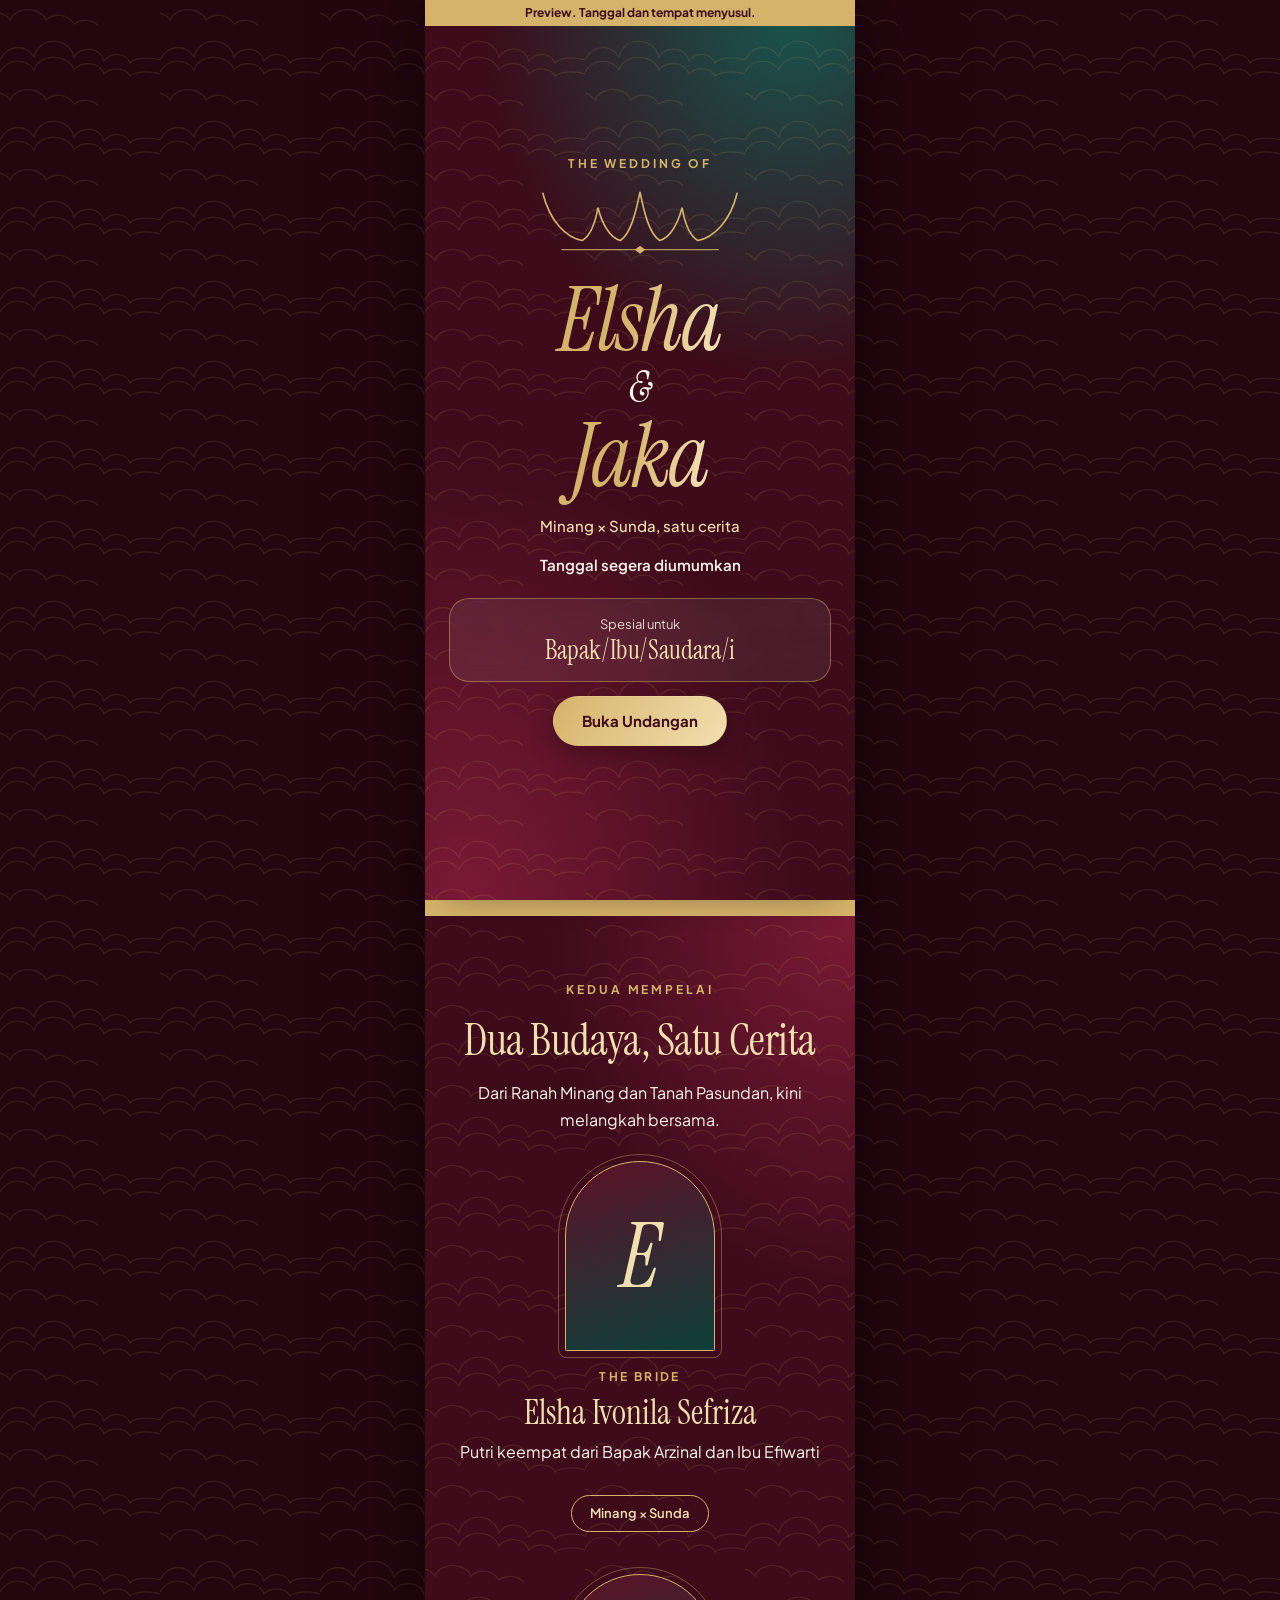
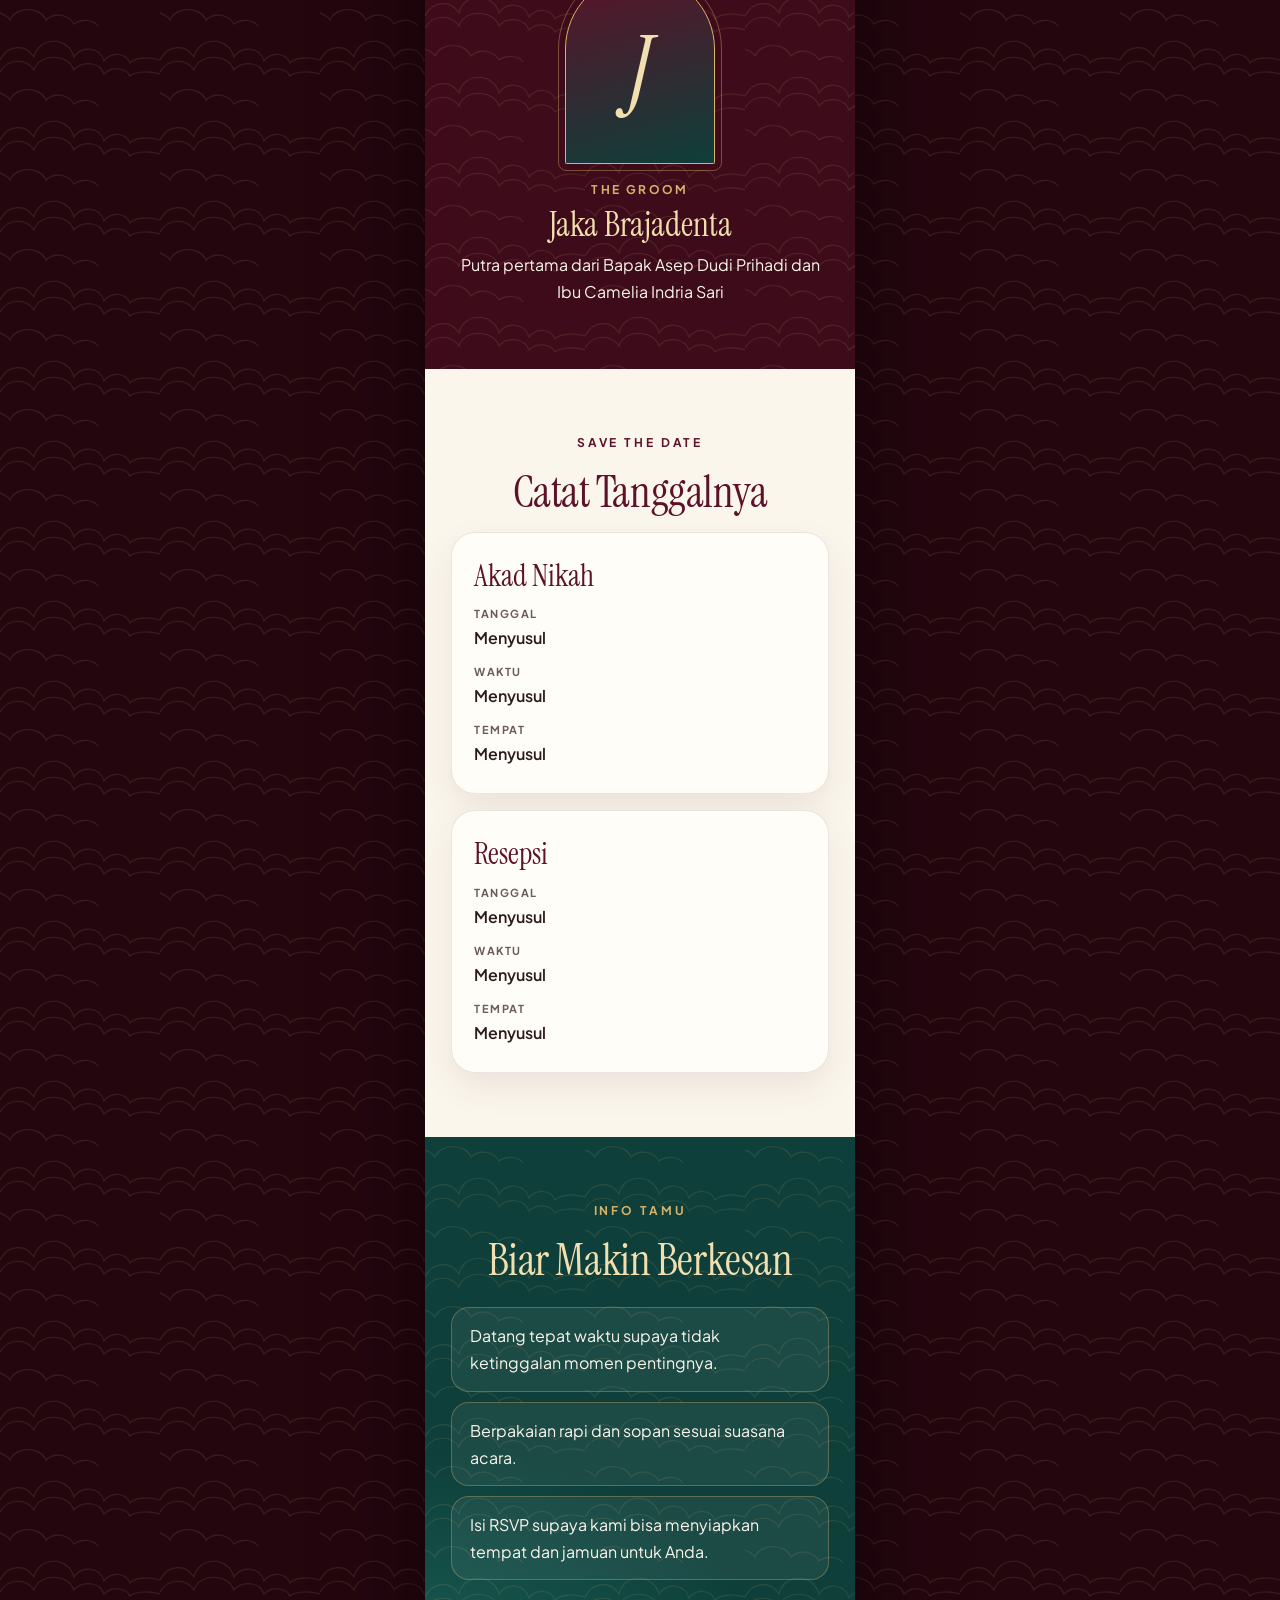
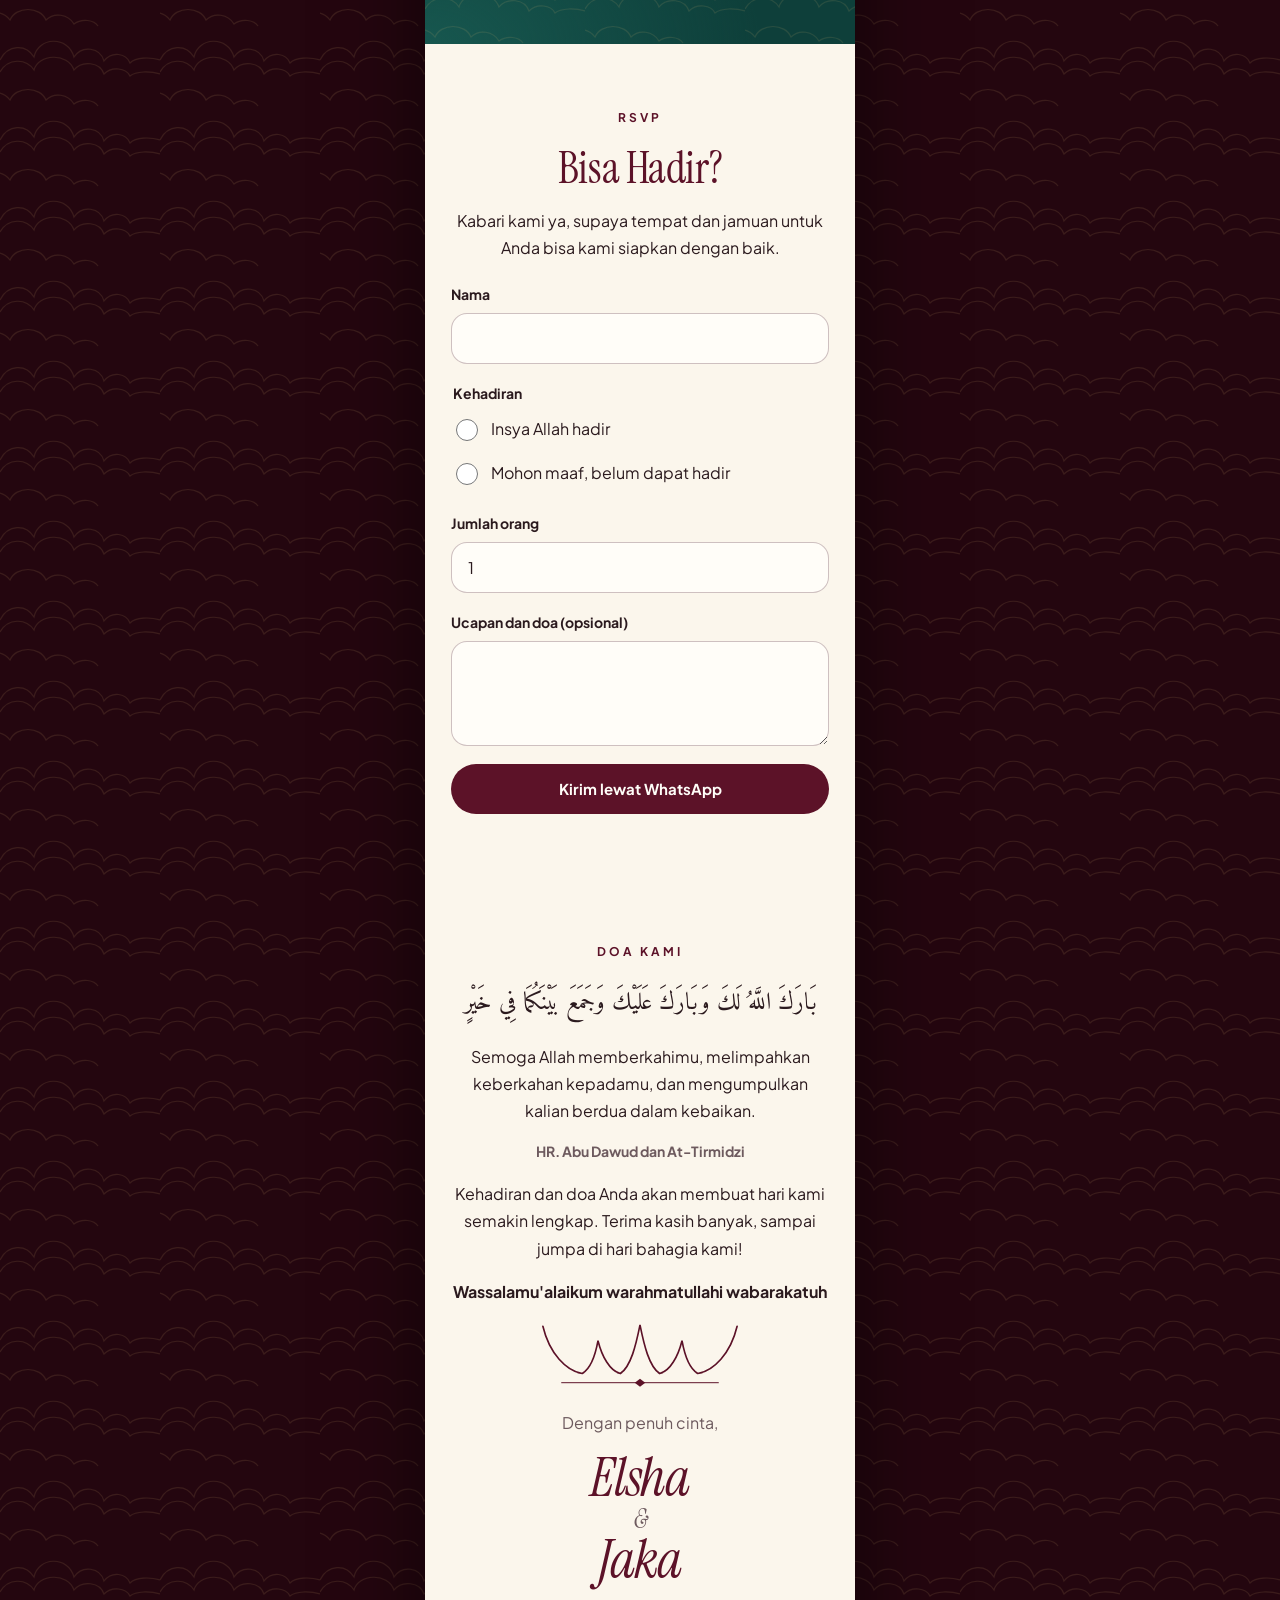
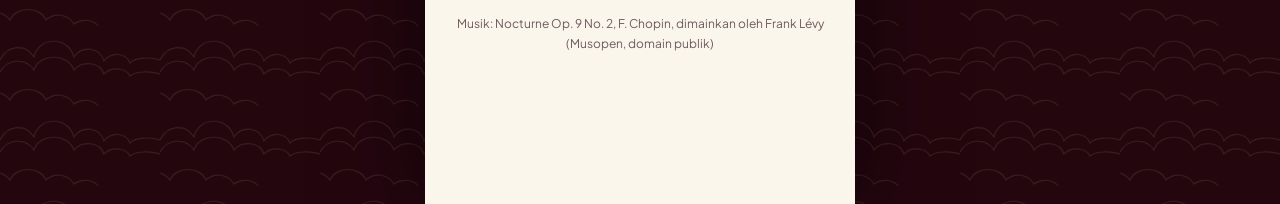
==== commit 9616a84b: "Redesign invitation with modern Minang and Sunda theme" ====
--- a/index.html
+++ b/index.html
@@ -4,135 +4,127 @@
   <meta charset="utf-8">
   <meta name="viewport" content="width=device-width, initial-scale=1, viewport-fit=cover">
   <meta name="robots" content="noindex">
-  <meta name="theme-color" content="#17110c">
-  <title>Undangan Walimatul 'Urs</title>
-  <meta name="description" content="Undangan pernikahan bernuansa Minangkabau.">
-  <meta property="og:title" content="Undangan Walimatul 'Urs">
-  <meta property="og:description" content="Dengan memohon rahmat Allah, kami mengundang Anda untuk hadir dan mendoakan.">
+  <meta name="theme-color" content="#3d0b1a">
+  <title>Undangan Pernikahan</title>
+  <meta name="description" content="Undangan pernikahan online, perpaduan Minang dan Sunda.">
+  <meta property="og:title" content="Undangan Pernikahan">
+  <meta property="og:description" content="Dengan penuh syukur, kami mengundang Anda untuk hadir dan berbagi doa.">
   <meta property="og:type" content="website">
-  <link rel="icon" href="data:image/svg+xml,%3Csvg xmlns='http://www.w3.org/2000/svg' viewBox='0 0 32 32'%3E%3Crect width='32' height='32' fill='%2317110c'/%3E%3Cpath d='M16 5 25 27H7z' fill='%23d9a93e'/%3E%3C/svg%3E">
+  <link rel="icon" href="data:image/svg+xml,%3Csvg xmlns='http://www.w3.org/2000/svg' viewBox='0 0 32 32'%3E%3Crect width='32' height='32' fill='%233d0b1a'/%3E%3Cpath d='M5 8c2 8 6 12 11 12s9-4 11-12c0 10-3 16-11 18C8 24 5 18 5 8Z' fill='%23d6b36a'/%3E%3C/svg%3E">
   <link rel="preconnect" href="https://fonts.googleapis.com">
   <link rel="preconnect" href="https://fonts.gstatic.com" crossorigin>
-  <link rel="stylesheet" href="https://fonts.googleapis.com/css2?family=Amiri:wght@400;700&family=Cormorant+Garamond:wght@500;600;700&family=Source+Sans+3:wght@400;600;700&display=swap">
+  <link rel="stylesheet" href="https://fonts.googleapis.com/css2?family=Amiri:wght@400;700&family=Instrument+Serif:ital@0;1&family=Plus+Jakarta+Sans:wght@400;500;600;700&display=swap">
   <link rel="stylesheet" href="assets/css/style.css">
 </head>
 <body class="is-locked">
   <svg width="0" height="0" class="svg-defs" aria-hidden="true">
-    <symbol id="rumah-gadang" viewBox="0 0 320 150">
-      <path class="rg-roof" d="M30 12C38 50 60 66 72 68C84 62 90 46 95 28C100 46 112 64 128 66C142 60 154 34 160 6C166 34 178 60 192 66C208 64 220 46 225 28C230 46 236 62 248 68C260 66 282 50 290 12C292 50 280 88 262 96H58C40 88 28 50 30 12Z"/>
-      <path class="rg-wall" d="M56 96H264L256 128H64Z"/>
-      <path class="rg-line" d="M62 106H258M66 118H254M92 96V128M124 96V128M160 96V128M196 96V128M228 96V128"/>
-      <path class="rg-line" d="M76 128V144M108 128V144M144 128V144M176 128V144M212 128V144M244 128V144M48 144H272"/>
+    <symbol id="gonjong" viewBox="0 0 320 110">
+      <path d="M12 8C22 50 48 76 72 80C86 72 92 52 96 30C102 54 114 76 130 80C146 70 154 36 160 6C166 36 174 70 190 80C206 76 218 54 224 30C228 52 234 72 248 80C272 76 298 50 308 8" fill="none" stroke="currentColor" stroke-width="2.5" stroke-linecap="round"/>
+      <path d="M40 94H280" stroke="currentColor" stroke-width="1.5"/>
+      <path d="M152 94l8-6 8 6-8 6Z" fill="currentColor"/>
     </symbol>
   </svg>
 
-  <div id="draft-banner" class="draft-banner" hidden>Contoh tampilan. Isi undangan belum final.</div>
+  <div id="draft-banner" class="draft-banner" hidden>Preview. Tanggal dan tempat menyusul.</div>
 
   <section id="cover" class="cover" aria-label="Sampul undangan">
-    <div class="band"></div>
     <div class="cover-body">
-      <p class="eyebrow">Walimatul 'Urs</p>
-      <svg class="rg rg-gold" role="img" aria-label="Rumah Gadang"><use href="#rumah-gadang"/></svg>
-      <h1 class="couple-names">
-        <span data-key="couple.bride.nickname"></span>
-        <span class="amp">&amp;</span>
-        <span data-key="couple.groom.nickname"></span>
+      <p class="kicker">The Wedding of</p>
+      <svg class="gonjong" aria-hidden="true"><use href="#gonjong"/></svg>
+      <h1 class="names">
+        <span class="names-shimmer" data-key="couple.bride.nickname"></span>
+        <span class="names-amp">&amp;</span>
+        <span class="names-shimmer" data-key="couple.groom.nickname"></span>
       </h1>
+      <p class="tagline" data-key="opening.tagline"></p>
       <p class="cover-date" id="cover-date"></p>
       <div class="guest-card">
-        <p>Kepada Yth.</p>
+        <p class="guest-label">Spesial untuk</p>
         <p class="guest-name" id="guest-name">Bapak/Ibu/Saudara/i</p>
       </div>
       <button id="open-invitation" class="btn btn-gold" type="button">Buka Undangan</button>
       <p id="load-error" class="load-error" role="alert" hidden></p>
       <noscript><p class="load-error">Undangan ini membutuhkan JavaScript agar isinya dapat ditampilkan.</p></noscript>
     </div>
-    <div class="band"></div>
   </section>
 
   <div class="page">
     <main id="content" tabindex="-1">
-      <section id="salam" class="section section-paper">
+      <section id="salam" class="section section-ivory">
         <p class="arabic arabic-lg" lang="ar" dir="rtl" data-key="opening.basmalah"></p>
         <p class="salam" data-key="opening.salam"></p>
         <p data-key="opening.intro"></p>
         <div class="verse">
           <p class="arabic" lang="ar" dir="rtl" data-key="opening.verse.arabic"></p>
           <p data-key="opening.verse.translation"></p>
-          <p class="verse-source" data-key="opening.verse.source"></p>
+          <p class="source" data-key="opening.verse.source"></p>
         </div>
-        <p class="proverb" data-key="opening.proverb"></p>
       </section>
 
-      <div class="band"></div>
+      <div class="marquee" aria-hidden="true"><div class="marquee-track" id="marquee"></div></div>
 
-      <section id="mempelai" class="section section-dark">
-        <p class="eyebrow">Kedua Mempelai</p>
-        <h2>Anak Daro &amp; Marapulai</h2>
-        <div class="monogram" aria-hidden="true" data-key="couple.monogram"></div>
+      <section id="mempelai" class="section section-wine">
+        <p class="kicker">Kedua Mempelai</p>
+        <h2 data-key="couple.heading"></h2>
+        <p data-key="couple.intro"></p>
         <article class="person" data-person="bride"></article>
-        <p class="amp amp-block" aria-hidden="true">&amp;</p>
+        <p class="culture-chip" data-key="couple.chip"></p>
         <article class="person" data-person="groom"></article>
       </section>
 
-      <div class="band"></div>
-
-      <section id="acara" class="section section-paper">
-        <p class="eyebrow eyebrow-red">Waktu &amp; Tempat</p>
-        <h2>Rangkaian Acara</h2>
-        <div id="countdown" class="countdown" role="timer" aria-label="Hitung mundur menuju acara"></div>
+      <section id="acara" class="section section-ivory">
+        <p class="kicker kicker-wine">Save the Date</p>
+        <h2>Catat Tanggalnya</h2>
+        <div id="countdown" class="countdown" role="timer" aria-label="Hitung mundur menuju acara" hidden></div>
         <div id="events" class="stack"></div>
       </section>
 
-      <section id="adab" class="section section-red">
-        <p class="eyebrow">Adab Walimah</p>
-        <h2 data-key="etiquette.title"></h2>
-        <p data-key="etiquette.intro"></p>
-        <ul id="etiquette" class="check-list"></ul>
+      <section id="info" class="section section-emerald">
+        <p class="kicker" data-key="guestInfo.kicker"></p>
+        <h2 data-key="guestInfo.title"></h2>
+        <ul id="guest-info" class="info-list"></ul>
       </section>
 
-      <section id="hadir" class="section section-paper">
-        <p class="eyebrow eyebrow-red">Konfirmasi</p>
-        <h2>Kehadiran &amp; Doa</h2>
+      <section id="hadir" class="section section-ivory">
+        <p class="kicker kicker-wine">RSVP</p>
+        <h2>Bisa Hadir?</h2>
         <p data-key="rsvp.intro"></p>
         <form id="rsvp-form" class="form">
           <label for="rsvp-name">Nama</label>
           <input id="rsvp-name" name="name" type="text" maxlength="60" autocomplete="name" required>
           <fieldset>
-            <legend>Apakah Anda dapat hadir?</legend>
+            <legend>Kehadiran</legend>
             <label class="choice"><input type="radio" name="attend" value="Insya Allah hadir" required> Insya Allah hadir</label>
             <label class="choice"><input type="radio" name="attend" value="Mohon maaf, belum dapat hadir"> Mohon maaf, belum dapat hadir</label>
           </fieldset>
           <label for="rsvp-count">Jumlah orang</label>
           <input id="rsvp-count" name="count" type="number" min="1" max="10" value="1" inputmode="numeric">
-          <label for="rsvp-message">Doa untuk mempelai (opsional)</label>
+          <label for="rsvp-message">Ucapan dan doa (opsional)</label>
           <textarea id="rsvp-message" name="message" rows="3" maxlength="300"></textarea>
-          <button class="btn btn-red" type="submit">Kirim lewat WhatsApp</button>
+          <button class="btn btn-wine" type="submit">Kirim lewat WhatsApp</button>
           <p id="rsvp-note" class="form-note" role="status" hidden></p>
         </form>
       </section>
 
-      <section id="hadiah" class="section section-dark">
-        <p class="eyebrow">Tanda Kasih</p>
+      <section id="hadiah" class="section section-wine">
+        <p class="kicker">Tanda Kasih</p>
         <h2>Amplop Digital</h2>
         <p data-key="gifts.intro"></p>
         <div id="gifts" class="stack"></div>
       </section>
 
-      <div class="band"></div>
-
-      <section id="doa" class="section section-paper section-closing">
-        <h2>Doa untuk Pengantin</h2>
+      <section id="doa" class="section section-ivory section-closing">
+        <p class="kicker kicker-wine">Doa Kami</p>
         <p class="arabic" lang="ar" dir="rtl" data-key="closing.prayer.arabic"></p>
         <p data-key="closing.prayer.translation"></p>
-        <p class="verse-source" data-key="closing.prayer.source"></p>
+        <p class="source" data-key="closing.prayer.source"></p>
         <p data-key="closing.thanks"></p>
         <p class="salam" data-key="closing.salam"></p>
-        <svg class="rg rg-dark" role="img" aria-label="Rumah Gadang"><use href="#rumah-gadang"/></svg>
+        <svg class="gonjong gonjong-wine" aria-hidden="true"><use href="#gonjong"/></svg>
         <p class="signature" data-key="closing.signature"></p>
-        <p class="couple-names couple-names-sm">
+        <p class="names names-closing">
           <span data-key="couple.bride.nickname"></span>
-          <span class="amp">&amp;</span>
+          <span class="names-amp">&amp;</span>
           <span data-key="couple.groom.nickname"></span>
         </p>
         <p class="music-credit" data-key="music.credit"></p>
@@ -153,12 +145,13 @@
       <a href="#salam">Salam</a>
       <a href="#mempelai">Mempelai</a>
       <a href="#acara">Acara</a>
-      <a href="#hadir">Hadir</a>
+      <a href="#hadir">RSVP</a>
       <a href="#hadiah">Hadiah</a>
     </nav>
   </div>
 
   <template id="person-template">
+    <div class="person-arch" aria-hidden="true"><span class="person-initial"></span></div>
     <p class="person-role"></p>
     <h3 class="person-name"></h3>
     <p class="person-title" hidden></p>
@@ -171,13 +164,13 @@
       <h3 class="event-name"></h3>
       <p class="event-note" hidden></p>
       <dl class="event-info">
-        <dt>Hari</dt><dd class="event-date"></dd>
+        <dt>Tanggal</dt><dd class="event-date"></dd>
         <dt>Waktu</dt><dd class="event-time"></dd>
         <dt>Tempat</dt><dd class="event-venue"></dd>
-        <dt>Alamat</dt><dd class="event-address"></dd>
+        <dt class="event-address-label">Alamat</dt><dd class="event-address"></dd>
       </dl>
       <div class="btn-row">
-        <a class="btn btn-red event-map" target="_blank" rel="noopener">Buka Peta</a>
+        <a class="btn btn-wine event-map" target="_blank" rel="noopener">Buka Peta</a>
         <a class="btn btn-outline event-calendar" target="_blank" rel="noopener">Simpan Tanggal</a>
       </div>
     </article>
--- a/assets/css/style.css
+++ b/assets/css/style.css
@@ -1,23 +1,22 @@
-/* Tema Minang: warna marawa (hitam, merah, kuning) dan motif songket pucuak rabuang. */
+/* Minang x Sunda modern: garis atap gonjong, motif awan, warna anggur, zamrud, dan emas. */
 :root {
-  --black: #17110c;
-  --black-soft: #261c13;
-  --red: #8c1c20;
-  --red-deep: #6d1417;
-  --gold: #d9a93e;
-  --gold-soft: #f0d48a;
-  --paper: #f8f1e1;
-  --paper-deep: #efe3c8;
-  --ink: #2a1f15;
-  --ink-soft: #5b4a39;
-  --cream: #f8f1e1;
+  --wine: #3d0b1a;
+  --wine-soft: #5c1228;
+  --emerald: #0e3f3a;
+  --gold: #d6b36a;
+  --gold-soft: #f2dfb0;
+  --ivory: #fbf6ec;
+  --ivory-deep: #f3e9d6;
+  --ink: #2b1a1e;
+  --muted: #6d5a5e;
+  --white: #fffdf8;
   --phone-width: 430px;
-  --nav-height: 58px;
-  --font-display: "Cormorant Garamond", Georgia, "Times New Roman", serif;
-  --font-body: "Source Sans 3", "Segoe UI", Roboto, Arial, sans-serif;
+  --nav-height: 54px;
+  --nav-space: calc(var(--nav-height) + 24px + env(safe-area-inset-bottom));
+  --font-display: "Instrument Serif", Georgia, "Times New Roman", serif;
+  --font-body: "Plus Jakarta Sans", "Segoe UI", Roboto, Arial, sans-serif;
   --font-arabic: "Amiri", "Traditional Arabic", "Times New Roman", serif;
-  --songket: url("data:image/svg+xml,%3Csvg xmlns='http://www.w3.org/2000/svg' width='36' height='24' viewBox='0 0 36 24'%3E%3Crect width='36' height='24' fill='%238c1c20'/%3E%3Cpath d='M18 2 30 22H6Z' fill='%23d9a93e'/%3E%3Cpath d='M18 9 24.5 22H11.5Z' fill='%2317110c'/%3E%3Cpath d='M18 15 21 22H15Z' fill='%23f0d48a'/%3E%3Cpath d='M0 2 6 12 0 22ZM36 2 30 12 36 22Z' fill='%2317110c'/%3E%3C/svg%3E");
-  --backdrop: url("data:image/svg+xml,%3Csvg xmlns='http://www.w3.org/2000/svg' width='72' height='72' viewBox='0 0 72 72'%3E%3Cpath d='M36 6 66 36 36 66 6 36Z' fill='none' stroke='%23d9a93e' stroke-opacity='.12'/%3E%3Cpath d='M36 22 50 36 36 50 22 36Z' fill='%23d9a93e' fill-opacity='.07'/%3E%3C/svg%3E");
+  --clouds: url("data:image/svg+xml,%3Csvg xmlns='http://www.w3.org/2000/svg' width='160' height='80' viewBox='0 0 160 80'%3E%3Cg fill='none' stroke='%23d6b36a' stroke-opacity='.13' stroke-width='1.2'%3E%3Cpath d='M0 60c8-16 26-16 34-3 4-20 34-22 40 0 8-12 26-10 30 4 8-10 22-8 26 2 6-6 20-6 30-3'/%3E%3Cpath d='M0 72c8-14 26-14 34-2 4-16 34-18 40 0 8-10 26-8 30 4 8-8 22-6 26 2 6-5 20-5 30-2'/%3E%3Cpath d='M-20 22c8-12 22-12 30-2 6-14 30-14 36 0 8-8 22-6 28 4 8-6 20-4 24 2'/%3E%3C/g%3E%3C/svg%3E");
 }
 
 * { box-sizing: border-box; }
@@ -30,10 +29,10 @@
 
 body {
   margin: 0;
-  background: var(--black) var(--backdrop);
+  background: #24060f var(--clouds);
   color: var(--ink);
   font-family: var(--font-body);
-  font-size: 1.0625rem;
+  font-size: 1rem;
   line-height: 1.7;
   overflow-wrap: anywhere;
 }
@@ -46,9 +45,9 @@
 .page {
   width: min(100%, var(--phone-width));
   margin-inline: auto;
-  background: var(--paper);
-  box-shadow: 0 0 60px rgb(0 0 0 / .6);
-  padding-bottom: calc(var(--nav-height) + env(safe-area-inset-bottom));
+  overflow: clip;
+  background: var(--ivory);
+  box-shadow: 0 0 80px rgb(0 0 0 / .55);
 }
 
 main:focus { outline: none; }
@@ -57,33 +56,39 @@
 
 h2 {
   font-family: var(--font-display);
-  font-size: 2.1rem;
+  font-size: 2.75rem;
+  font-weight: 400;
+  letter-spacing: -.01em;
+  line-height: 1.05;
+}
+
+h3 {
+  font-family: var(--font-display);
+  font-size: 1.9rem;
+  font-weight: 400;
+  line-height: 1.15;
+}
+
+.kicker {
+  color: var(--gold);
+  font-size: .75rem;
   font-weight: 700;
-  line-height: 1.15;
-}
-
-h3 {
-  font-family: var(--font-display);
-  font-size: 1.65rem;
-  font-weight: 700;
-  line-height: 1.2;
-}
-
-.band {
-  height: 24px;
-  flex: none;
-  background: var(--songket) center / 36px 24px repeat-x;
-}
-
-.eyebrow {
+  letter-spacing: .24em;
+  text-transform: uppercase;
+}
+
+.kicker-wine { color: var(--wine-soft); }
+
+.gonjong {
+  display: block;
+  width: 100%;
+  max-width: 210px;
+  height: auto;
+  aspect-ratio: 320 / 110;
   color: var(--gold);
-  font-size: .875rem;
-  font-weight: 700;
-  letter-spacing: .16em;
-  text-transform: uppercase;
-}
-
-.eyebrow-red { color: var(--red); }
+}
+
+.gonjong-wine { color: var(--wine-soft); }
 
 /* Sampul */
 .cover {
@@ -94,14 +99,18 @@
   margin-inline: auto;
   display: flex;
   flex-direction: column;
-  background: var(--black);
-  color: var(--cream);
-  box-shadow: 0 0 60px rgb(0 0 0 / .6);
   overflow-y: auto;
-  transition: transform .6s ease;
-}
-
-.cover.is-open { transform: translateY(-100%); }
+  background:
+    var(--clouds),
+    radial-gradient(120% 70% at 85% 0%, #17574f 0%, transparent 60%),
+    radial-gradient(120% 80% at 10% 100%, #7a1a35 0%, transparent 65%),
+    var(--wine);
+  color: var(--ivory);
+  clip-path: circle(150% at 50% 75%);
+  transition: clip-path .85s cubic-bezier(.7, 0, .2, 1);
+}
+
+.cover.is-open { clip-path: circle(0 at 50% 75%); }
 
 .cover-body {
   flex: 1 0 auto;
@@ -109,59 +118,84 @@
   flex-direction: column;
   align-items: center;
   justify-content: center;
-  gap: 16px;
-  padding: 28px 24px;
+  gap: 14px;
+  padding: 36px 24px;
   text-align: center;
 }
 
-.rg { display: block; width: 100%; max-width: 250px; height: auto; aspect-ratio: 320 / 150; }
-.rg-roof { fill: var(--red); stroke: var(--gold); stroke-width: 2; }
-.rg-wall { fill: var(--black-soft); stroke: var(--gold); stroke-width: 2; }
-.rg-line { fill: none; stroke: var(--gold); stroke-width: 1.5; }
-.rg-dark .rg-wall { fill: var(--paper-deep); }
-.rg-dark .rg-line { stroke: var(--red); }
-
-.couple-names {
+.names {
   display: flex;
   flex-direction: column;
   align-items: center;
+  font-family: var(--font-display);
+  font-size: clamp(4rem, 21vw, 5.5rem);
+  font-style: italic;
+  font-weight: 400;
+  line-height: .95;
+  letter-spacing: -.02em;
+}
+
+.names-shimmer {
+  /* Ruang ekstra agar ekor huruf miring tidak terpotong oleh background-clip. */
+  padding: .05em .25em .2em;
+  margin-bottom: -.2em;
+  background: linear-gradient(100deg, var(--gold) 20%, #fff5d6 50%, var(--gold) 80%) 0 0 / 220% 100%;
+  -webkit-background-clip: text;
+  background-clip: text;
+  color: transparent;
+  animation: shimmer 6s linear infinite;
+}
+
+@keyframes shimmer {
+  to { background-position: -220% 0; }
+}
+
+.names-amp {
+  color: var(--ivory);
+  font-size: .5em;
+  line-height: 1.1;
+}
+
+.names-closing {
+  color: var(--wine-soft);
+  font-size: 3.4rem;
+}
+
+.names-closing .names-amp { color: var(--muted); }
+
+.tagline {
   color: var(--gold-soft);
-  font-family: var(--font-display);
-  font-size: clamp(2.3rem, 10.5vw, 2.9rem);
-  font-weight: 700;
-  line-height: 1.05;
-}
-
-.amp {
-  color: var(--gold);
-  font-family: var(--font-display);
-  font-size: .7em;
-  font-style: italic;
-}
-
-.couple-names-sm { color: var(--red); font-size: 2.1rem; }
-.couple-names-sm .amp { color: var(--ink-soft); }
-
-.cover-date { font-size: 1.0625rem; font-weight: 600; }
+  font-size: .9375rem;
+  font-weight: 500;
+}
+
+.cover-date { font-size: .9375rem; font-weight: 600; }
 
 .guest-card {
   width: 100%;
-  padding: 12px 16px;
-  border-block: 1px solid var(--gold);
-}
+  margin-top: 6px;
+  padding: 14px 18px;
+  border: 1px solid rgb(214 179 106 / .45);
+  border-radius: 20px;
+  background: rgb(255 255 255 / .07);
+  -webkit-backdrop-filter: blur(8px);
+  backdrop-filter: blur(8px);
+}
+
+.guest-label { font-size: .8125rem; opacity: .85; }
 
 .guest-name {
   color: var(--gold-soft);
-  font-size: 1.25rem;
-  font-weight: 700;
-  line-height: 1.35;
+  font-family: var(--font-display);
+  font-size: 1.6rem;
+  line-height: 1.25;
 }
 
 .load-error {
   padding: 12px;
-  border-radius: 6px;
-  background: var(--paper);
-  color: var(--red-deep);
+  border-radius: 12px;
+  background: var(--ivory);
+  color: var(--wine-soft);
   font-weight: 600;
 }
 
@@ -170,15 +204,20 @@
   display: inline-flex;
   align-items: center;
   justify-content: center;
-  min-height: 48px;
-  padding: 10px 22px;
-  border: 2px solid transparent;
-  border-radius: 6px;
-  font: 700 1rem/1.25 var(--font-body);
+  min-height: 50px;
+  padding: 10px 28px;
+  border: 1.5px solid transparent;
+  border-radius: 999px;
+  font: 700 .9375rem/1.25 var(--font-body);
   text-align: center;
   text-decoration: none;
   cursor: pointer;
-}
+  transition: transform .2s ease, background-color .2s ease;
+}
+
+.btn:hover { transform: translateY(-2px); }
+.btn:active { transform: translateY(0); }
+.btn:disabled { opacity: .6; cursor: progress; transform: none; }
 
 .btn:focus-visible,
 .bottom-nav a:focus-visible,
@@ -188,101 +227,132 @@
   outline-offset: 2px;
 }
 
-.btn-gold { background: var(--gold); color: var(--black); }
-.btn-gold:hover { background: var(--gold-soft); }
-.btn-red { background: var(--red); color: var(--cream); }
-.btn-red:hover { background: var(--red-deep); }
-.btn-outline { border-color: var(--red); color: var(--red); }
-.btn-outline:hover { background: var(--paper-deep); }
+.btn-gold { background: linear-gradient(120deg, var(--gold), var(--gold-soft)); color: var(--wine); box-shadow: 0 8px 24px rgb(0 0 0 / .25); }
+.btn-wine { background: var(--wine-soft); color: var(--white); }
+.btn-wine:hover { background: var(--wine); }
+.btn-outline { border-color: var(--wine-soft); color: var(--wine-soft); }
+.btn-outline:hover { background: var(--ivory-deep); }
 
 .btn-row {
   display: grid;
-  grid-template-columns: 1fr 1fr;
+  grid-template-columns: repeat(auto-fit, minmax(130px, 1fr));
   gap: 10px;
-  margin-top: 16px;
-}
-
-.btn-row .btn { padding-inline: 8px; }
+  margin-top: 18px;
+}
+
+.btn-row .btn { padding-inline: 10px; }
 
 /* Bagian */
 .section {
   display: flex;
   flex-direction: column;
   gap: 16px;
-  padding: 48px 24px;
+  padding: 64px 26px;
   text-align: center;
-  scroll-margin-top: 0;
-}
-
-.section-paper { background: var(--paper); color: var(--ink); }
-.section-paper h2 { color: var(--red); }
-.section-dark { background: var(--black); color: var(--cream); }
-.section-dark h2 { color: var(--gold-soft); }
-.section-red { background: var(--red-deep); color: var(--cream); }
-.section-red h2 { color: var(--gold-soft); }
-.section-red .eyebrow { color: var(--gold-soft); }
+}
+
+.section-ivory { background: var(--ivory); }
+.section-ivory h2 { color: var(--wine-soft); }
+
+.section-wine {
+  background: var(--clouds), radial-gradient(120% 60% at 100% 0%, #7a1a35 0%, transparent 60%), var(--wine);
+  color: var(--ivory);
+}
+
+.section-emerald {
+  background: var(--clouds), radial-gradient(120% 60% at 0% 100%, #17574f 0%, transparent 65%), var(--emerald);
+  color: var(--ivory);
+}
+
+.section-wine h2, .section-emerald h2 { color: var(--gold-soft); }
 
 .arabic {
   font-family: var(--font-arabic);
-  font-size: 1.6rem;
+  font-size: 1.5rem;
   line-height: 2;
 }
 
-.arabic-lg { color: var(--red); font-size: 2rem; line-height: 1.6; }
+.arabic-lg { color: var(--wine-soft); font-size: 2rem; line-height: 1.6; }
 .salam { font-weight: 700; }
 
 .verse {
   display: flex;
   flex-direction: column;
   gap: 10px;
-  padding: 20px 16px;
-  border-block: 2px solid var(--gold);
-  background: var(--paper-deep);
-}
-
-.verse-source { color: var(--ink-soft); font-size: .9375rem; font-weight: 700; }
-
-.proverb {
-  color: var(--red);
-  font-family: var(--font-display);
-  font-size: 1.4rem;
+  margin-top: 8px;
+  padding: 26px 20px;
+  border-radius: 24px;
+  background: var(--ivory-deep);
+}
+
+.source { color: var(--muted); font-size: .875rem; font-weight: 700; }
+
+/* Teks berjalan */
+.marquee {
+  overflow: hidden;
+  padding: 12px 0;
+  background: var(--gold);
+  color: var(--wine);
+  font-family: var(--font-display);
+  font-size: 1.35rem;
   font-style: italic;
-  font-weight: 700;
-  line-height: 1.3;
+  white-space: nowrap;
+}
+
+.marquee-track {
+  display: inline-block;
+  animation: marquee 28s linear infinite;
+}
+
+@keyframes marquee {
+  to { transform: translateX(-50%); }
 }
 
 /* Mempelai */
-.monogram {
-  align-self: center;
+.person {
+  display: flex;
+  flex-direction: column;
+  align-items: center;
+  gap: 6px;
+  margin-top: 12px;
+}
+
+.person-arch {
   display: grid;
   place-items: center;
-  position: relative;
-  isolation: isolate;
-  width: 104px;
-  height: 104px;
-  margin-block: 24px;
+  width: 150px;
+  height: 190px;
+  margin-bottom: 10px;
+  border: 1px solid var(--gold);
+  border-radius: 999px 999px 18px 18px;
+  outline: 1px solid rgb(214 179 106 / .4);
+  outline-offset: 6px;
+  background: linear-gradient(165deg, var(--wine-soft), var(--emerald));
+}
+
+.person-initial {
   color: var(--gold-soft);
   font-family: var(--font-display);
-  font-size: 1.75rem;
-  font-weight: 700;
-}
-
-.monogram::before {
-  content: "";
-  position: absolute;
-  inset: 0;
-  z-index: -1;
-  border: 2px solid var(--gold);
-  background: var(--red-deep);
-  transform: rotate(45deg);
-}
-
-.person { display: flex; flex-direction: column; gap: 4px; margin-top: 12px; }
-.person-role { color: var(--gold); font-size: .875rem; font-weight: 700; letter-spacing: .12em; text-transform: uppercase; }
-.person-name { color: var(--gold-soft); }
+  font-size: 5.5rem;
+  font-style: italic;
+  line-height: 1;
+}
+
+.person-role { color: var(--gold); font-size: .75rem; font-weight: 700; letter-spacing: .2em; text-transform: uppercase; }
+.person-name { color: var(--gold-soft); font-size: 2.1rem; }
 .person-title { color: var(--gold-soft); font-style: italic; }
-.person-origin { font-size: .9375rem; opacity: .85; }
-.amp-block { font-size: 2.2rem; line-height: 1; margin-top: 8px; }
+.person-origin { font-size: .875rem; opacity: .85; }
+
+.culture-chip {
+  align-self: center;
+  margin-block: 14px;
+  padding: 6px 18px;
+  border: 1px solid var(--gold);
+  border-radius: 999px;
+  color: var(--gold-soft);
+  font-size: .8125rem;
+  font-weight: 600;
+}
 
 /* Acara */
 .countdown {
@@ -294,11 +364,11 @@
 .countdown-done { grid-column: 1 / -1; font-weight: 700; }
 
 .countdown-unit {
-  padding: 10px 2px;
-  border-radius: 6px;
-  background: var(--black);
-  color: var(--cream);
-  font-size: .8125rem;
+  padding: 12px 2px;
+  border-radius: 16px;
+  background: var(--wine);
+  color: var(--ivory);
+  font-size: .75rem;
   line-height: 1.3;
 }
 
@@ -306,61 +376,53 @@
   display: block;
   color: var(--gold-soft);
   font-family: var(--font-display);
-  font-size: 1.9rem;
+  font-size: 2rem;
+  font-weight: 400;
   line-height: 1.1;
 }
 
 .stack { display: flex; flex-direction: column; gap: 16px; }
 
 .card {
-  padding: 22px 18px;
-  border: 1px solid var(--gold);
-  border-top: 5px solid var(--red);
-  border-radius: 6px;
-  background: #fffaf0;
+  padding: 26px 22px;
+  border: 1px solid rgb(61 11 26 / .1);
+  border-radius: 24px;
+  background: var(--white);
   color: var(--ink);
   text-align: left;
-}
-
-.event-name { color: var(--red); }
-.event-note { margin-top: 4px; color: var(--ink-soft); }
-
-.event-info { margin: 14px 0 0; }
+  box-shadow: 0 14px 34px rgb(61 11 26 / .08);
+}
+
+.event-name { color: var(--wine-soft); }
+.event-note { margin-top: 4px; color: var(--muted); }
+
+.event-info { margin: 12px 0 0; }
 .event-info dt {
-  margin-top: 10px;
-  color: var(--ink-soft);
-  font-size: .8125rem;
+  margin-top: 12px;
+  color: var(--muted);
+  font-size: .6875rem;
   font-weight: 700;
-  letter-spacing: .08em;
+  letter-spacing: .14em;
   text-transform: uppercase;
 }
 .event-info dd { margin: 0; font-weight: 600; }
 
-/* Adab */
-.check-list {
-  display: flex;
-  flex-direction: column;
-  gap: 12px;
-  margin: 0;
+/* Info tamu */
+.info-list {
+  display: flex;
+  flex-direction: column;
+  gap: 10px;
+  margin: 8px 0 0;
   padding: 0;
   list-style: none;
   text-align: left;
 }
 
-.check-list li {
-  position: relative;
-  padding-left: 26px;
-}
-
-.check-list li::before {
-  content: "";
-  position: absolute;
-  top: .55em;
-  left: 4px;
-  width: 10px;
-  height: 10px;
-  background: var(--gold);
-  transform: rotate(45deg);
+.info-list li {
+  padding: 14px 18px;
+  border: 1px solid rgb(214 179 106 / .35);
+  border-radius: 18px;
+  background: rgb(255 255 255 / .06);
 }
 
 /* Formulir */
@@ -368,98 +430,115 @@
   display: flex;
   flex-direction: column;
   gap: 6px;
+  margin-top: 6px;
   text-align: left;
 }
 
-.form label, .form legend { font-weight: 700; }
+.form label, .form legend { font-size: .875rem; font-weight: 700; }
+
 .form input[type="text"],
 .form input[type="number"],
 .form textarea {
   width: 100%;
-  min-height: 48px;
-  margin-bottom: 10px;
-  padding: 10px 12px;
-  border: 1px solid var(--ink-soft);
-  border-radius: 6px;
-  background: #fffaf0;
+  min-height: 50px;
+  margin-bottom: 12px;
+  padding: 11px 16px;
+  border: 1px solid rgb(61 11 26 / .25);
+  border-radius: 16px;
+  background: var(--white);
   color: var(--ink);
   font: inherit;
-  font-size: 1.0625rem; /* mencegah zoom otomatis di iOS */
-}
-
-.form fieldset { margin: 0 0 10px; padding: 0; border: 0; }
+  font-size: 1rem; /* mencegah zoom otomatis di iOS */
+}
+
+.form fieldset { margin: 0 0 12px; padding: 0; border: 0; }
+
 .form .choice {
   display: flex;
   align-items: center;
   gap: 10px;
   min-height: 44px;
+  font-size: 1rem;
   font-weight: 400;
 }
-.form .choice input { width: 22px; height: 22px; flex: none; accent-color: var(--red); }
-.form-note { color: var(--red-deep); font-weight: 600; }
+
+.form .choice input { width: 22px; height: 22px; flex: none; accent-color: var(--wine-soft); }
+.form-note { color: var(--wine-soft); font-weight: 600; }
 
 /* Hadiah */
 .card-gift { text-align: center; }
-.gift-bank { color: var(--red); font-weight: 700; }
-.gift-number { font-family: var(--font-display); font-size: 1.8rem; font-weight: 700; line-height: 1.3; }
-.gift-holder { margin-bottom: 14px; color: var(--ink-soft); }
-
-.section-closing { align-items: center; padding-bottom: 56px; }
-.signature { color: var(--ink-soft); }
-
-/* Navigasi bawah */
+.gift-bank { color: var(--wine-soft); font-weight: 700; }
+.gift-number { font-family: var(--font-display); font-size: 2rem; line-height: 1.3; }
+.gift-holder { margin-bottom: 16px; color: var(--muted); }
+
+.section-closing {
+  align-items: center;
+  padding-bottom: calc(var(--nav-space) + 72px);
+}
+
+.signature { color: var(--muted); }
+.music-credit { margin-top: 12px; color: var(--muted); font-size: .75rem; }
+
+/* Navigasi mengambang */
 .bottom-nav {
   position: fixed;
   right: 0;
-  bottom: 0;
+  bottom: calc(12px + env(safe-area-inset-bottom));
   left: 0;
   z-index: 20;
   display: grid;
-  grid-template-columns: repeat(5, 1fr);
-  width: min(100%, var(--phone-width));
+  grid-auto-flow: column;
+  grid-auto-columns: 1fr;
+  width: min(calc(100% - 24px), calc(var(--phone-width) - 24px));
   margin-inline: auto;
-  padding-bottom: env(safe-area-inset-bottom);
-  border-top: 2px solid var(--gold);
-  background: var(--black);
+  padding: 0 4px;
+  border: 1px solid rgb(214 179 106 / .45);
+  border-radius: 999px;
+  background: rgb(36 6 15 / .9);
+  -webkit-backdrop-filter: blur(12px);
+  backdrop-filter: blur(12px);
+  box-shadow: 0 10px 30px rgb(0 0 0 / .35);
 }
 
 .bottom-nav a {
   display: grid;
   place-items: center;
   height: var(--nav-height);
-  color: var(--cream);
-  font-size: .8125rem;
+  color: var(--ivory);
+  font-size: .75rem;
   font-weight: 600;
   text-decoration: none;
 }
 
-.bottom-nav a[aria-current="true"] { color: var(--gold); font-weight: 700; box-shadow: inset 0 3px 0 var(--gold); }
+.bottom-nav a[aria-current="true"] { color: var(--gold-soft); font-weight: 700; text-decoration: underline; text-underline-offset: 5px; }
 
 /* Tombol musik, sejajar dengan tepi kanan kolom ponsel. */
 .music-toggle {
   position: fixed;
   right: max(12px, calc(50% - var(--phone-width) / 2 + 12px));
-  bottom: calc(var(--nav-height) + env(safe-area-inset-bottom) + 12px);
+  bottom: calc(var(--nav-height) + 24px + env(safe-area-inset-bottom));
   z-index: 20;
   display: grid;
   place-items: center;
-  width: 48px;
-  height: 48px;
+  width: 46px;
+  height: 46px;
   padding: 0;
-  border: 2px solid var(--gold);
+  border: 1px solid var(--gold);
   border-radius: 50%;
-  background: var(--black);
-  color: var(--gold);
-  box-shadow: 0 2px 8px rgb(0 0 0 / .4);
+  background: rgb(36 6 15 / .9);
+  color: var(--gold-soft);
+  box-shadow: 0 6px 18px rgb(0 0 0 / .35);
   cursor: pointer;
 }
 
-.music-toggle svg { width: 24px; height: 24px; }
+.music-toggle svg { width: 22px; height: 22px; }
 .music-toggle:focus-visible { outline: 3px solid var(--gold-soft); outline-offset: 2px; }
-.music-toggle[aria-pressed="true"] { background: var(--gold); color: var(--black); }
+.music-toggle[aria-pressed="true"] { background: var(--gold); color: var(--wine); animation: pulse 2.4s ease-in-out infinite; }
 .music-toggle[aria-pressed="true"] .music-slash { display: none; }
 
-.music-credit { color: var(--ink-soft); font-size: .8125rem; }
+@keyframes pulse {
+  50% { box-shadow: 0 0 0 8px rgb(214 179 106 / .25); }
+}
 
 .draft-banner {
   position: fixed;
@@ -471,18 +550,19 @@
   margin-inline: auto;
   padding: 3px 8px;
   background: var(--gold);
-  color: var(--black);
-  font-size: .8125rem;
+  color: var(--wine);
+  font-size: .75rem;
   font-weight: 700;
   text-align: center;
 }
 
 /* Animasi ringan saat digulir; isi tetap terbaca tanpa JavaScript. */
-.reveal { opacity: 0; transform: translateY(14px); transition: opacity .5s ease, transform .5s ease; }
+.reveal { opacity: 0; transform: translateY(18px); transition: opacity .6s ease, transform .6s ease; }
 .reveal.is-visible { opacity: 1; transform: none; }
 
 @media (prefers-reduced-motion: reduce) {
   html { scroll-behavior: auto; }
-  .cover { transition: none; }
+  .cover, .btn { transition: none; }
+  .names-shimmer, .marquee-track, .music-toggle[aria-pressed="true"] { animation: none; }
   .reveal { opacity: 1; transform: none; transition: none; }
 }
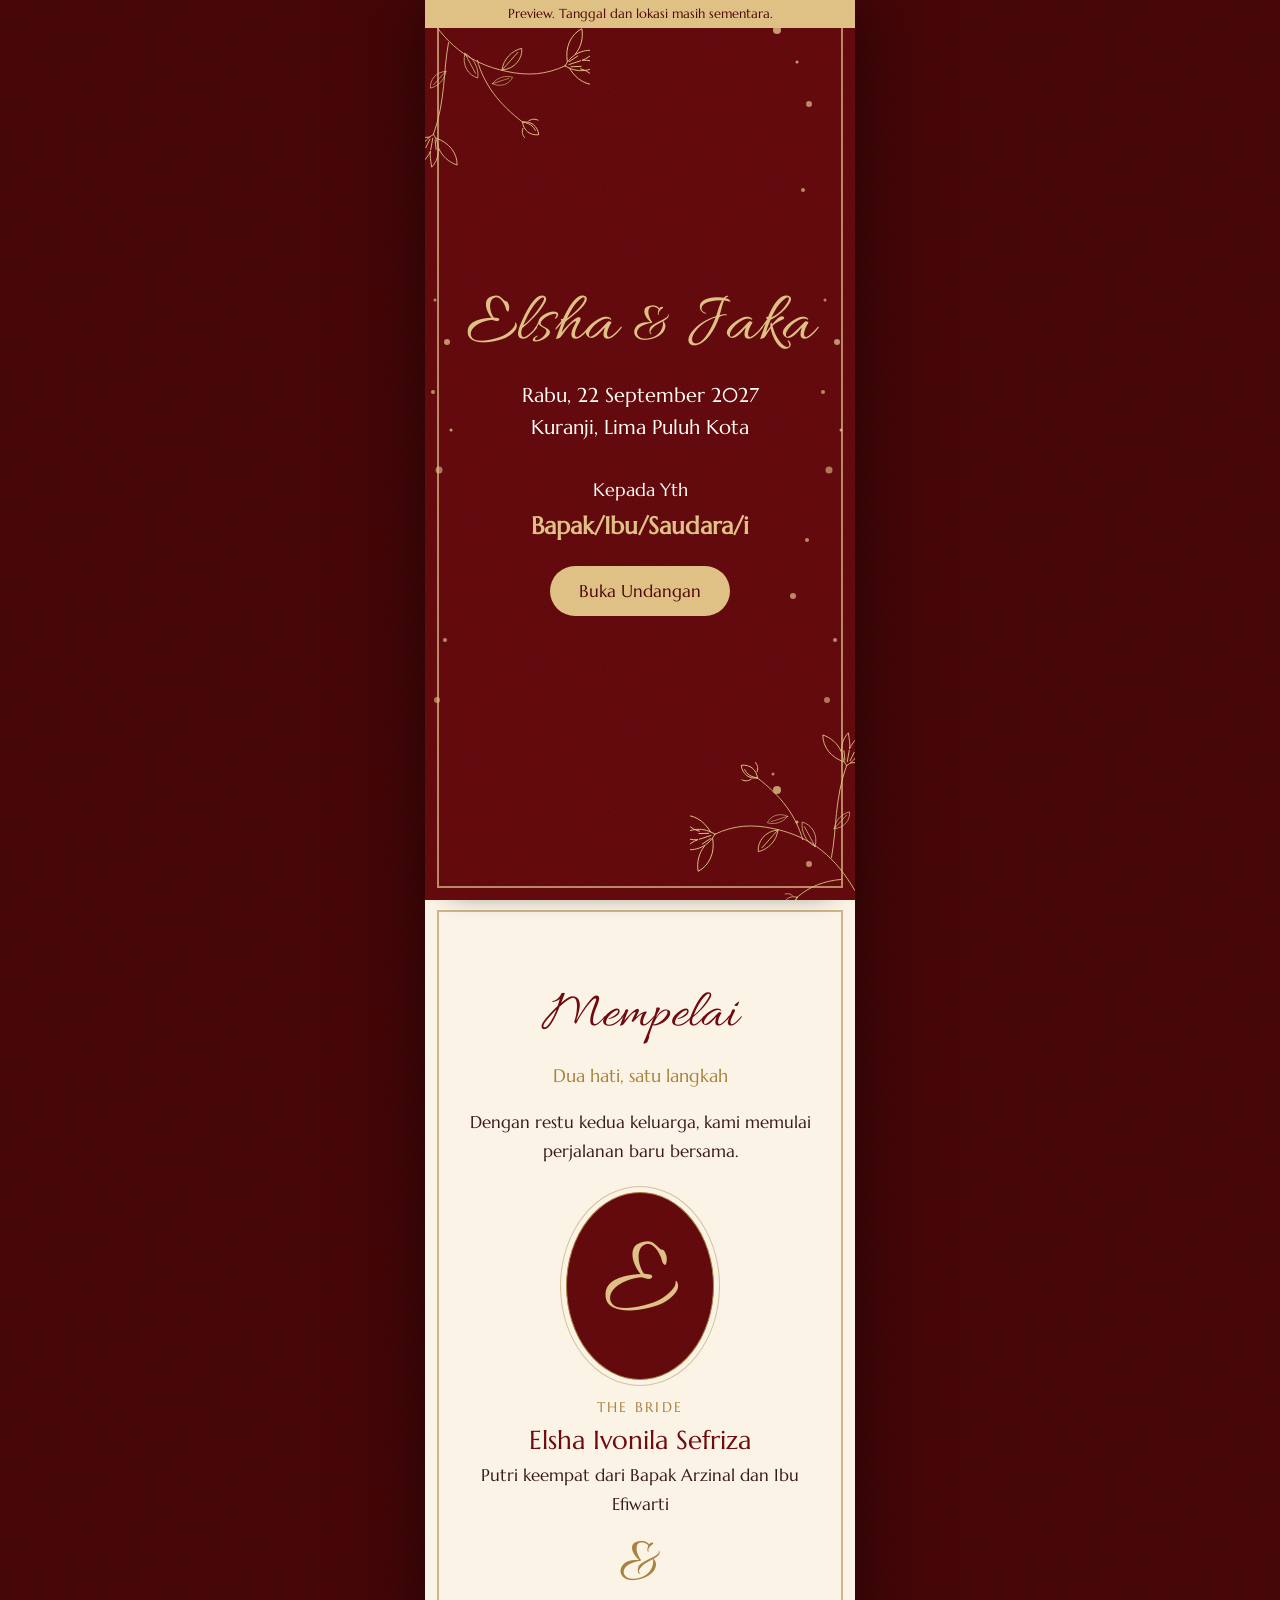
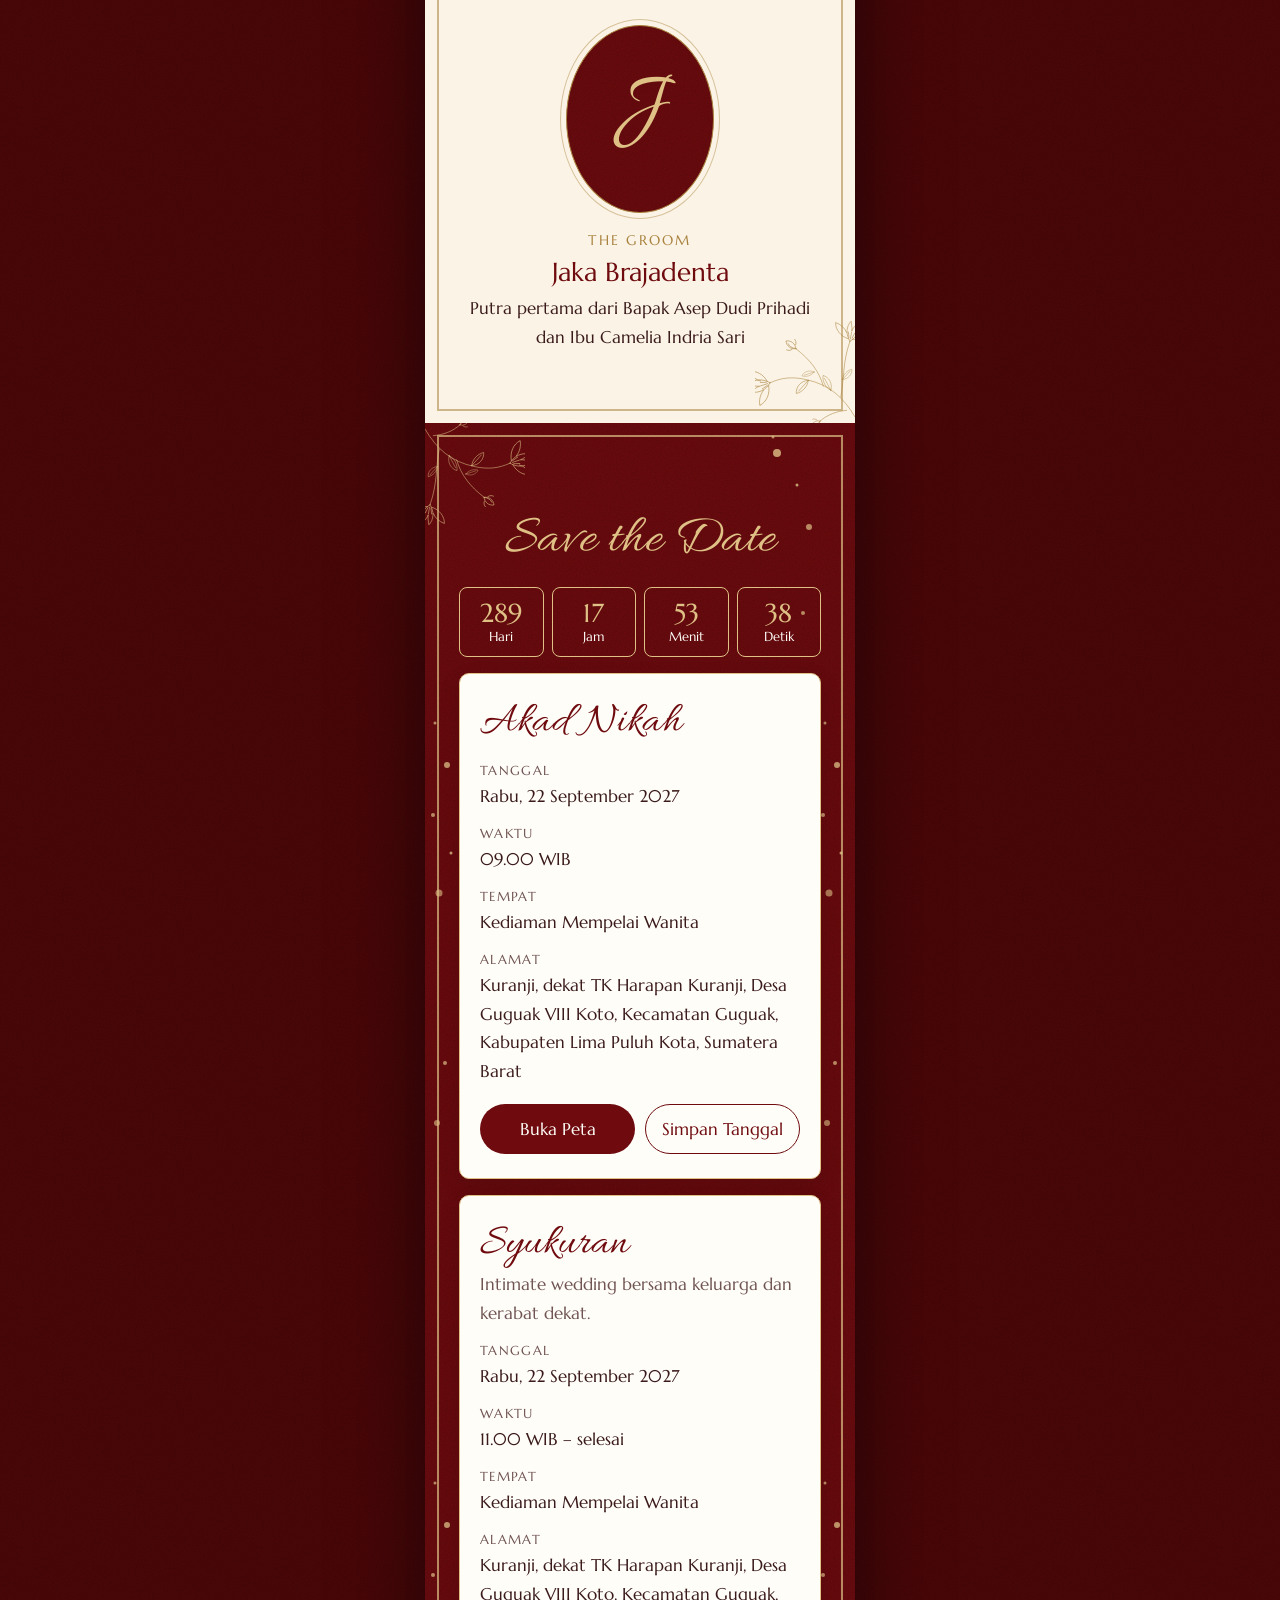
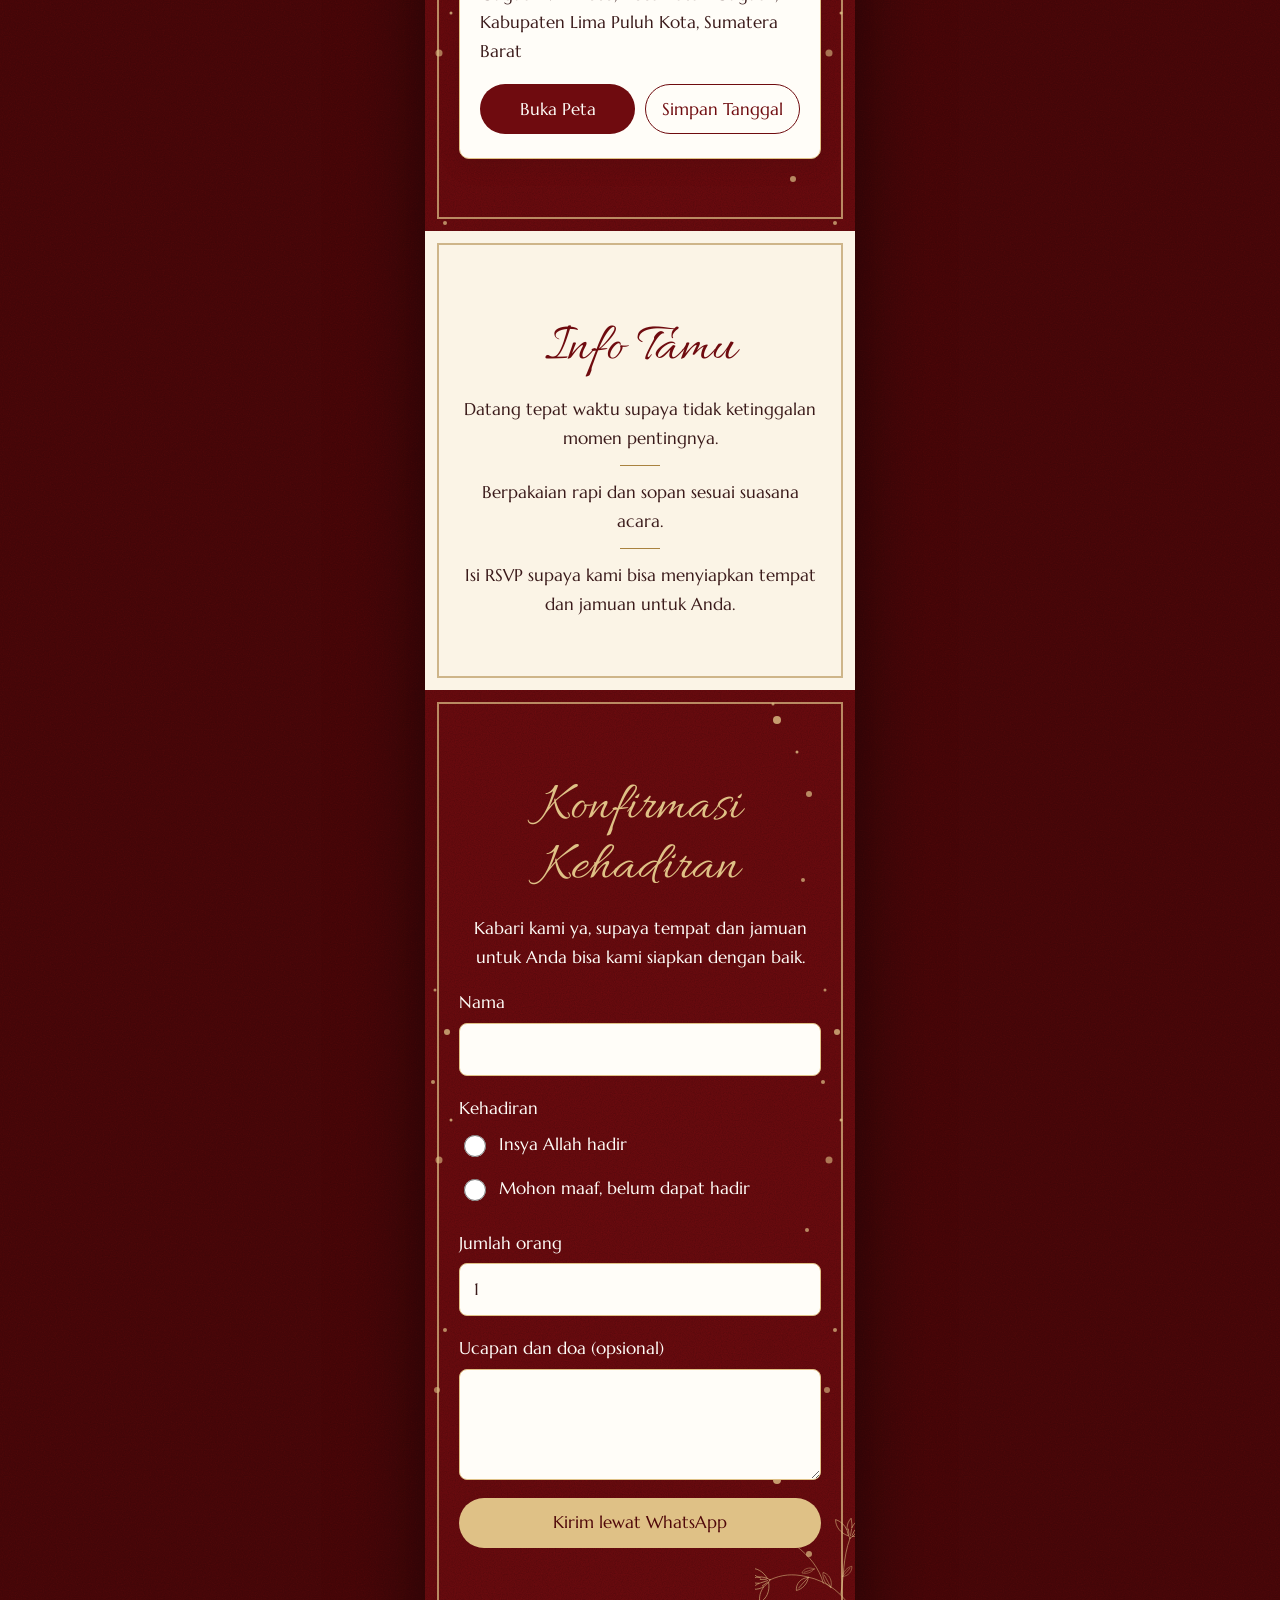
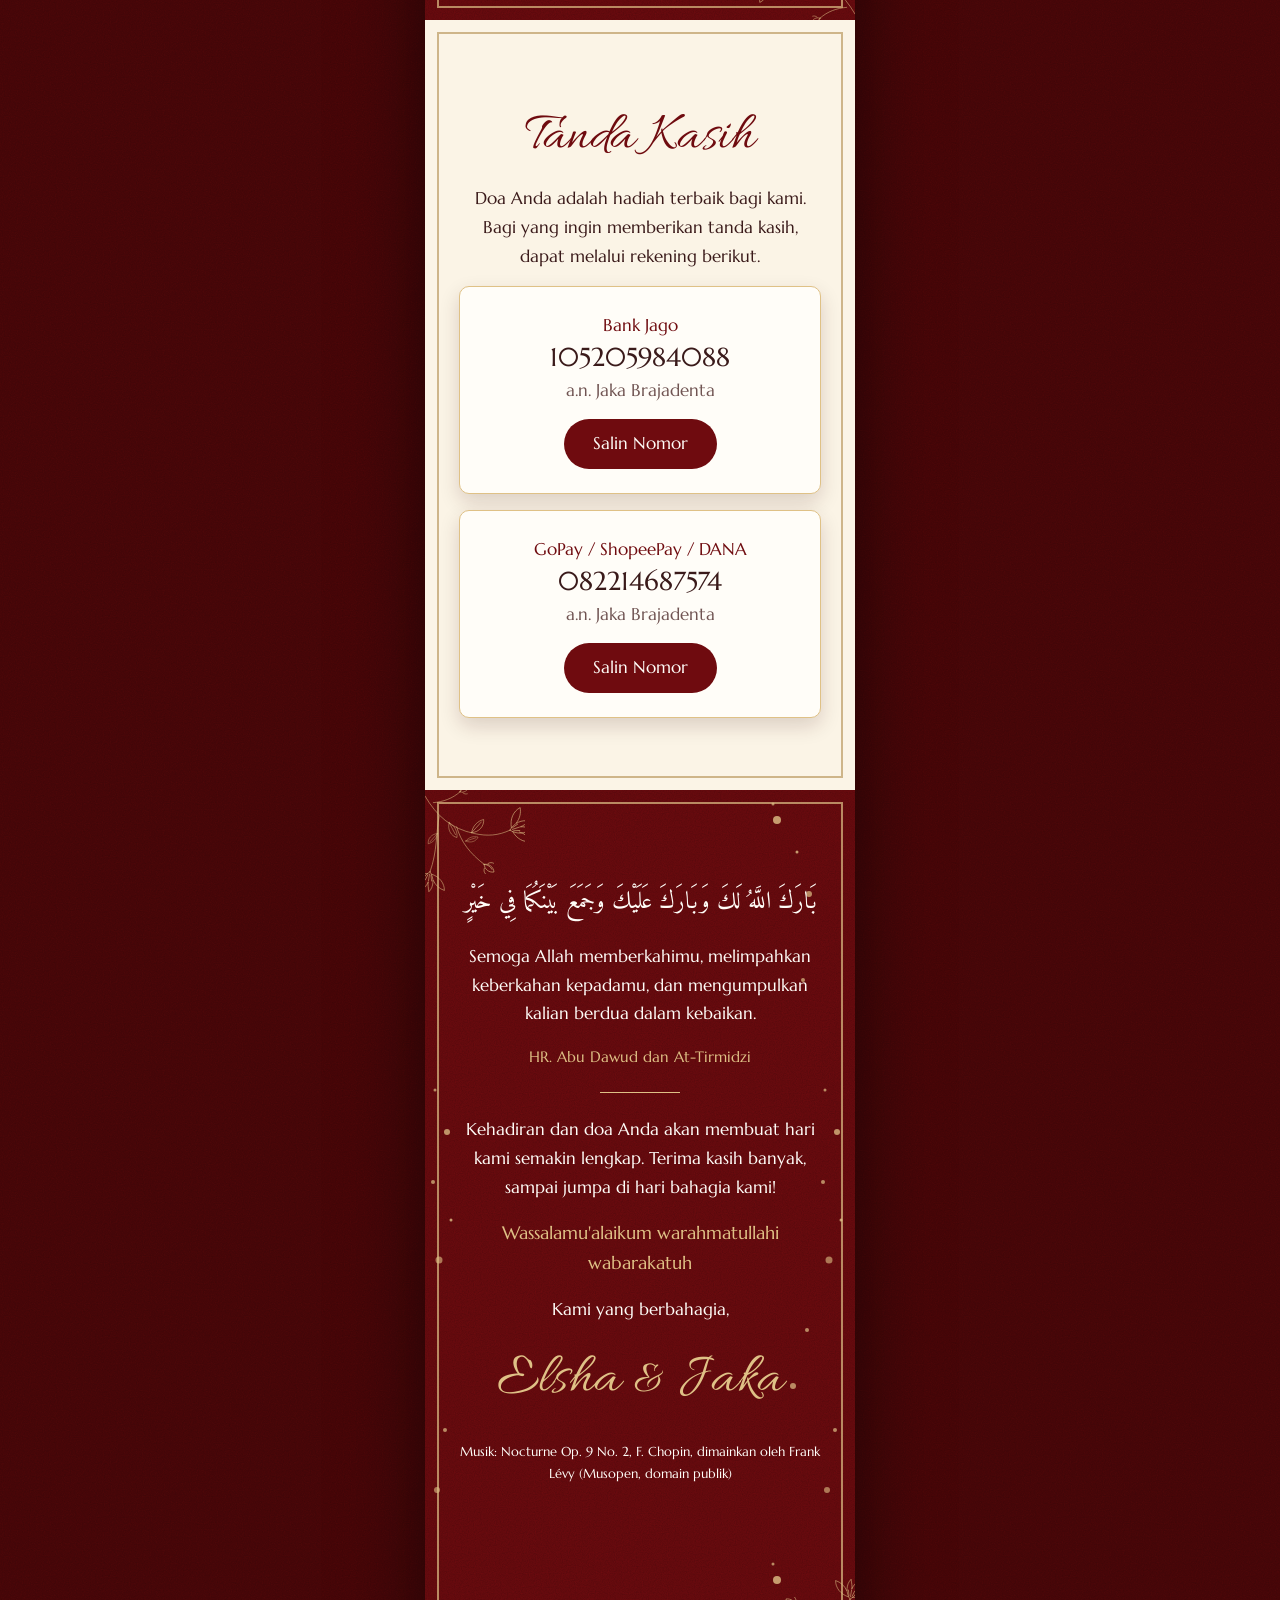
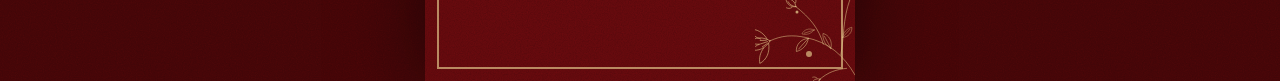
==== commit c52d235d: "Apply luxury maroon theme and add event, contact, and gift details" ====
--- a/index.html
+++ b/index.html
@@ -4,42 +4,69 @@
   <meta charset="utf-8">
   <meta name="viewport" content="width=device-width, initial-scale=1, viewport-fit=cover">
   <meta name="robots" content="noindex">
-  <meta name="theme-color" content="#3d0b1a">
+  <meta name="theme-color" content="#6f0b0f">
   <title>Undangan Pernikahan</title>
-  <meta name="description" content="Undangan pernikahan online, perpaduan Minang dan Sunda.">
+  <meta name="description" content="Undangan pernikahan online.">
   <meta property="og:title" content="Undangan Pernikahan">
   <meta property="og:description" content="Dengan penuh syukur, kami mengundang Anda untuk hadir dan berbagi doa.">
   <meta property="og:type" content="website">
-  <link rel="icon" href="data:image/svg+xml,%3Csvg xmlns='http://www.w3.org/2000/svg' viewBox='0 0 32 32'%3E%3Crect width='32' height='32' fill='%233d0b1a'/%3E%3Cpath d='M5 8c2 8 6 12 11 12s9-4 11-12c0 10-3 16-11 18C8 24 5 18 5 8Z' fill='%23d6b36a'/%3E%3C/svg%3E">
+  <link rel="icon" href="data:image/svg+xml,%3Csvg xmlns='http://www.w3.org/2000/svg' viewBox='0 0 32 32'%3E%3Crect width='32' height='32' fill='%236f0b0f'/%3E%3Crect x='4' y='4' width='24' height='24' fill='none' stroke='%23dfc186'/%3E%3Ccircle cx='16' cy='16' r='4' fill='%23dfc186'/%3E%3C/svg%3E">
   <link rel="preconnect" href="https://fonts.googleapis.com">
   <link rel="preconnect" href="https://fonts.gstatic.com" crossorigin>
-  <link rel="stylesheet" href="https://fonts.googleapis.com/css2?family=Amiri:wght@400;700&family=Instrument+Serif:ital@0;1&family=Plus+Jakarta+Sans:wght@400;500;600;700&display=swap">
+  <link rel="stylesheet" href="https://fonts.googleapis.com/css2?family=Amiri:wght@400;700&family=Marcellus&family=Allura&display=swap">
   <link rel="stylesheet" href="assets/css/style.css">
 </head>
 <body class="is-locked">
   <svg width="0" height="0" class="svg-defs" aria-hidden="true">
-    <symbol id="gonjong" viewBox="0 0 320 110">
-      <path d="M12 8C22 50 48 76 72 80C86 72 92 52 96 30C102 54 114 76 130 80C146 70 154 36 160 6C166 36 174 70 190 80C206 76 218 54 224 30C228 52 234 72 248 80C272 76 298 50 308 8" fill="none" stroke="currentColor" stroke-width="2.5" stroke-linecap="round"/>
-      <path d="M40 94H280" stroke="currentColor" stroke-width="1.5"/>
-      <path d="M152 94l8-6 8 6-8 6Z" fill="currentColor"/>
+    <defs>
+      <g id="bloom">
+        <path d="M0 0C-14-14-16-36-6-50C-3-40 0-34 0-26C2-34 6-42 13-50C20-32 15-12 0 0Z"/>
+        <path d="M-5-5C-26-8-41-22-44-40C-31-38-19-31-12-20"/>
+        <path d="M5-5C25-9 38-22 41-38C29-37 18-31 11-20"/>
+        <path d="M0-6V-24M-4-8L-8-22M4-8L8-22"/>
+      </g>
+      <g id="bud">
+        <path d="M0 0C-9-8-9-21 0-30C9-21 9-8 0 0Z"/>
+        <path d="M0 0C-5-9-5-15-2-22M-7-6C-13-8-15-12-16-16M7-6C13-8 15-12 16-16"/>
+      </g>
+      <g id="leaf">
+        <path d="M0 0C8-16 26-24 42-22C38-6 20 6 0 0Z"/>
+        <path d="M0 0C12-6 24-13 34-18"/>
+      </g>
+    </defs>
+    <symbol id="floral" viewBox="0 0 240 280">
+      <g fill="none" stroke="currentColor" stroke-width="1.3" stroke-linecap="round" stroke-linejoin="round">
+        <path d="M0 14C28 62 62 92 118 104C150 111 176 109 204 96"/>
+        <path d="M34 62C26 104 30 146 12 196"/>
+        <path d="M76 88C86 124 108 152 142 178"/>
+        <path d="M20 30C44 28 66 20 84 4"/>
+        <use href="#bloom" transform="translate(204 96) rotate(72)"/>
+        <use href="#bloom" transform="translate(12 196) rotate(190) scale(.95)"/>
+        <use href="#bud" transform="translate(142 178) rotate(128)"/>
+        <use href="#bud" transform="translate(84 4) rotate(60) scale(.8)"/>
+        <use href="#leaf" transform="translate(112 102) rotate(-20) scale(.9)"/>
+        <use href="#leaf" transform="translate(58 78) rotate(90) scale(.85)"/>
+        <use href="#leaf" transform="translate(30 104) rotate(160) scale(.7)"/>
+        <use href="#leaf" transform="translate(98 122) rotate(10) scale(.65)"/>
+      </g>
     </symbol>
   </svg>
 
-  <div id="draft-banner" class="draft-banner" hidden>Preview. Tanggal dan tempat menyusul.</div>
+  <div id="draft-banner" class="draft-banner" hidden>Preview. Tanggal dan lokasi masih sementara.</div>
 
   <section id="cover" class="cover" aria-label="Sampul undangan">
-    <div class="cover-body">
-      <p class="kicker">The Wedding of</p>
-      <svg class="gonjong" aria-hidden="true"><use href="#gonjong"/></svg>
+    <div class="cover-body framed">
+      <svg class="floral floral-top" aria-hidden="true"><use href="#floral"/></svg>
+      <svg class="floral floral-bottom" aria-hidden="true"><use href="#floral"/></svg>
       <h1 class="names">
-        <span class="names-shimmer" data-key="couple.bride.nickname"></span>
+        <span data-key="couple.bride.nickname"></span>
         <span class="names-amp">&amp;</span>
-        <span class="names-shimmer" data-key="couple.groom.nickname"></span>
+        <span data-key="couple.groom.nickname"></span>
       </h1>
-      <p class="tagline" data-key="opening.tagline"></p>
-      <p class="cover-date" id="cover-date"></p>
+      <p class="cover-info" id="cover-date"></p>
+      <p class="cover-info" data-key="opening.place"></p>
       <div class="guest-card">
-        <p class="guest-label">Spesial untuk</p>
+        <p>Kepada Yth</p>
         <p class="guest-name" id="guest-name">Bapak/Ibu/Saudara/i</p>
       </div>
       <button id="open-invitation" class="btn btn-gold" type="button">Buka Undangan</button>
@@ -50,44 +77,42 @@
 
   <div class="page">
     <main id="content" tabindex="-1">
-      <section id="salam" class="section section-ivory">
+      <section id="salam" class="section section-maroon framed">
+        <svg class="floral floral-top" aria-hidden="true"><use href="#floral"/></svg>
         <p class="arabic arabic-lg" lang="ar" dir="rtl" data-key="opening.basmalah"></p>
         <p class="salam" data-key="opening.salam"></p>
         <p data-key="opening.intro"></p>
-        <div class="verse">
-          <p class="arabic" lang="ar" dir="rtl" data-key="opening.verse.arabic"></p>
-          <p data-key="opening.verse.translation"></p>
-          <p class="source" data-key="opening.verse.source"></p>
-        </div>
-      </section>
-
-      <div class="marquee" aria-hidden="true"><div class="marquee-track" id="marquee"></div></div>
-
-      <section id="mempelai" class="section section-wine">
-        <p class="kicker">Kedua Mempelai</p>
-        <h2 data-key="couple.heading"></h2>
+        <div class="divider" aria-hidden="true"></div>
+        <p class="arabic" lang="ar" dir="rtl" data-key="opening.verse.arabic"></p>
+        <p data-key="opening.verse.translation"></p>
+        <p class="source" data-key="opening.verse.source"></p>
+      </section>
+
+      <section id="mempelai" class="section section-cream framed">
+        <svg class="floral floral-bottom" aria-hidden="true"><use href="#floral"/></svg>
+        <h2 class="script-title">Mempelai</h2>
+        <p class="tagline" data-key="opening.tagline"></p>
         <p data-key="couple.intro"></p>
         <article class="person" data-person="bride"></article>
-        <p class="culture-chip" data-key="couple.chip"></p>
+        <p class="couple-amp" aria-hidden="true">&amp;</p>
         <article class="person" data-person="groom"></article>
       </section>
 
-      <section id="acara" class="section section-ivory">
-        <p class="kicker kicker-wine">Save the Date</p>
-        <h2>Catat Tanggalnya</h2>
+      <section id="acara" class="section section-maroon framed">
+        <svg class="floral floral-top" aria-hidden="true"><use href="#floral"/></svg>
+        <h2 class="script-title">Save the Date</h2>
         <div id="countdown" class="countdown" role="timer" aria-label="Hitung mundur menuju acara" hidden></div>
         <div id="events" class="stack"></div>
       </section>
 
-      <section id="info" class="section section-emerald">
-        <p class="kicker" data-key="guestInfo.kicker"></p>
-        <h2 data-key="guestInfo.title"></h2>
+      <section id="info" class="section section-cream framed">
+        <h2 class="script-title" data-key="guestInfo.title"></h2>
         <ul id="guest-info" class="info-list"></ul>
       </section>
 
-      <section id="hadir" class="section section-ivory">
-        <p class="kicker kicker-wine">RSVP</p>
-        <h2>Bisa Hadir?</h2>
+      <section id="hadir" class="section section-maroon framed">
+        <svg class="floral floral-bottom" aria-hidden="true"><use href="#floral"/></svg>
+        <h2 class="script-title">Konfirmasi Kehadiran</h2>
         <p data-key="rsvp.intro"></p>
         <form id="rsvp-form" class="form">
           <label for="rsvp-name">Nama</label>
@@ -101,27 +126,27 @@
           <input id="rsvp-count" name="count" type="number" min="1" max="10" value="1" inputmode="numeric">
           <label for="rsvp-message">Ucapan dan doa (opsional)</label>
           <textarea id="rsvp-message" name="message" rows="3" maxlength="300"></textarea>
-          <button class="btn btn-wine" type="submit">Kirim lewat WhatsApp</button>
+          <button class="btn btn-gold" type="submit">Kirim lewat WhatsApp</button>
           <p id="rsvp-note" class="form-note" role="status" hidden></p>
         </form>
       </section>
 
-      <section id="hadiah" class="section section-wine">
-        <p class="kicker">Tanda Kasih</p>
-        <h2>Amplop Digital</h2>
+      <section id="hadiah" class="section section-cream framed">
+        <h2 class="script-title">Tanda Kasih</h2>
         <p data-key="gifts.intro"></p>
         <div id="gifts" class="stack"></div>
       </section>
 
-      <section id="doa" class="section section-ivory section-closing">
-        <p class="kicker kicker-wine">Doa Kami</p>
+      <section id="doa" class="section section-maroon framed section-closing">
+        <svg class="floral floral-top" aria-hidden="true"><use href="#floral"/></svg>
+        <svg class="floral floral-bottom" aria-hidden="true"><use href="#floral"/></svg>
         <p class="arabic" lang="ar" dir="rtl" data-key="closing.prayer.arabic"></p>
         <p data-key="closing.prayer.translation"></p>
         <p class="source" data-key="closing.prayer.source"></p>
+        <div class="divider" aria-hidden="true"></div>
         <p data-key="closing.thanks"></p>
         <p class="salam" data-key="closing.salam"></p>
-        <svg class="gonjong gonjong-wine" aria-hidden="true"><use href="#gonjong"/></svg>
-        <p class="signature" data-key="closing.signature"></p>
+        <p data-key="closing.signature"></p>
         <p class="names names-closing">
           <span data-key="couple.bride.nickname"></span>
           <span class="names-amp">&amp;</span>
@@ -151,7 +176,7 @@
   </div>
 
   <template id="person-template">
-    <div class="person-arch" aria-hidden="true"><span class="person-initial"></span></div>
+    <div class="person-oval" aria-hidden="true"><span class="person-initial"></span></div>
     <p class="person-role"></p>
     <h3 class="person-name"></h3>
     <p class="person-title" hidden></p>
@@ -170,7 +195,7 @@
         <dt class="event-address-label">Alamat</dt><dd class="event-address"></dd>
       </dl>
       <div class="btn-row">
-        <a class="btn btn-wine event-map" target="_blank" rel="noopener">Buka Peta</a>
+        <a class="btn btn-maroon event-map" target="_blank" rel="noopener">Buka Peta</a>
         <a class="btn btn-outline event-calendar" target="_blank" rel="noopener">Simpan Tanggal</a>
       </div>
     </article>
@@ -181,7 +206,7 @@
       <p class="gift-bank"></p>
       <p class="gift-number"></p>
       <p class="gift-holder"></p>
-      <button class="btn btn-gold gift-copy" type="button">Salin Nomor</button>
+      <button class="btn btn-maroon gift-copy" type="button">Salin Nomor</button>
     </article>
   </template>
 
--- a/assets/css/style.css
+++ b/assets/css/style.css
@@ -1,22 +1,22 @@
-/* Minang x Sunda modern: garis atap gonjong, motif awan, warna anggur, zamrud, dan emas. */
+/* Luxury maroon: kertas merah marun bertekstur, bingkai emas tipis, bunga garis, dan bintik emas. */
 :root {
-  --wine: #3d0b1a;
-  --wine-soft: #5c1228;
-  --emerald: #0e3f3a;
-  --gold: #d6b36a;
-  --gold-soft: #f2dfb0;
-  --ivory: #fbf6ec;
-  --ivory-deep: #f3e9d6;
-  --ink: #2b1a1e;
-  --muted: #6d5a5e;
+  --maroon: #6f0b0f;
+  --maroon-deep: #4f0709;
+  --gold: #dfc186;
+  --gold-deep: #a9823f;
+  --cream: #fbf4e6;
   --white: #fffdf8;
+  --ink: #3a1a1a;
+  --muted: #705452;
   --phone-width: 430px;
-  --nav-height: 54px;
+  --nav-height: 52px;
   --nav-space: calc(var(--nav-height) + 24px + env(safe-area-inset-bottom));
-  --font-display: "Instrument Serif", Georgia, "Times New Roman", serif;
-  --font-body: "Plus Jakarta Sans", "Segoe UI", Roboto, Arial, sans-serif;
+  --font-script: "Allura", "Brush Script MT", cursive;
+  --font-body: "Marcellus", Georgia, "Times New Roman", serif;
   --font-arabic: "Amiri", "Traditional Arabic", "Times New Roman", serif;
-  --clouds: url("data:image/svg+xml,%3Csvg xmlns='http://www.w3.org/2000/svg' width='160' height='80' viewBox='0 0 160 80'%3E%3Cg fill='none' stroke='%23d6b36a' stroke-opacity='.13' stroke-width='1.2'%3E%3Cpath d='M0 60c8-16 26-16 34-3 4-20 34-22 40 0 8-12 26-10 30 4 8-10 22-8 26 2 6-6 20-6 30-3'/%3E%3Cpath d='M0 72c8-14 26-14 34-2 4-16 34-18 40 0 8-10 26-8 30 4 8-8 22-6 26 2 6-5 20-5 30-2'/%3E%3Cpath d='M-20 22c8-12 22-12 30-2 6-14 30-14 36 0 8-8 22-6 28 4 8-6 20-4 24 2'/%3E%3C/g%3E%3C/svg%3E");
+  --texture: url("data:image/svg+xml,%3Csvg xmlns='http://www.w3.org/2000/svg' width='240' height='240'%3E%3Cfilter id='n'%3E%3CfeTurbulence type='fractalNoise' baseFrequency='.85' numOctaves='3' stitchTiles='stitch'/%3E%3CfeColorMatrix values='0 0 0 0 0 0 0 0 0 0 0 0 0 0 0 0 0 0 .22 0'/%3E%3C/filter%3E%3Crect width='240' height='240' filter='url(%23n)'/%3E%3C/svg%3E");
+  --specks: url("data:image/svg+xml,%3Csvg xmlns='http://www.w3.org/2000/svg' width='390' height='760'%3E%3Cg fill='%23dfc186'%3E%3Ccircle cx='352' cy='30' r='4' opacity='0.8'/%3E%3Ccircle cx='372' cy='62' r='1.5' opacity='0.8'/%3E%3Ccircle cx='384' cy='104' r='3' opacity='0.7'/%3E%3Ccircle cx='348' cy='14' r='1.5' opacity='0.7'/%3E%3Ccircle cx='378' cy='190' r='2' opacity='0.7'/%3E%3Ccircle cx='10' cy='300' r='1.5' opacity='0.7'/%3E%3Ccircle cx='22' cy='342' r='3' opacity='0.75'/%3E%3Ccircle cx='8' cy='392' r='2' opacity='0.7'/%3E%3Ccircle cx='26' cy='430' r='1.5' opacity='0.8'/%3E%3Ccircle cx='14' cy='470' r='3.5' opacity='0.6'/%3E%3Ccircle cx='382' cy='540' r='2' opacity='0.7'/%3E%3Ccircle cx='368' cy='596' r='3' opacity='0.7'/%3E%3Ccircle cx='20' cy='640' r='2' opacity='0.7'/%3E%3Ccircle cx='12' cy='700' r='3' opacity='0.6'/%3E%3C/g%3E%3C/svg%3E");
+  --paper: var(--specks), var(--texture), var(--maroon);
 }
 
 * { box-sizing: border-box; }
@@ -29,10 +29,10 @@
 
 body {
   margin: 0;
-  background: #24060f var(--clouds);
+  background: var(--texture), var(--maroon-deep);
   color: var(--ink);
   font-family: var(--font-body);
-  font-size: 1rem;
+  font-size: 1.0625rem;
   line-height: 1.7;
   overflow-wrap: anywhere;
 }
@@ -46,49 +46,38 @@
   width: min(100%, var(--phone-width));
   margin-inline: auto;
   overflow: clip;
-  background: var(--ivory);
-  box-shadow: 0 0 80px rgb(0 0 0 / .55);
+  background: var(--maroon);
+  box-shadow: 0 0 70px rgb(0 0 0 / .55);
 }
 
 main:focus { outline: none; }
 
 h1, h2, h3, p { margin: 0; }
 
-h2 {
-  font-family: var(--font-display);
-  font-size: 2.75rem;
-  font-weight: 400;
-  letter-spacing: -.01em;
-  line-height: 1.05;
-}
-
-h3 {
-  font-family: var(--font-display);
-  font-size: 1.9rem;
-  font-weight: 400;
-  line-height: 1.15;
-}
-
-.kicker {
-  color: var(--gold);
-  font-size: .75rem;
-  font-weight: 700;
-  letter-spacing: .24em;
-  text-transform: uppercase;
-}
-
-.kicker-wine { color: var(--wine-soft); }
-
-.gonjong {
-  display: block;
-  width: 100%;
-  max-width: 210px;
-  height: auto;
-  aspect-ratio: 320 / 110;
-  color: var(--gold);
-}
-
-.gonjong-wine { color: var(--wine-soft); }
+/* Bingkai emas tipis dan ornamen bunga */
+.framed { position: relative; isolation: isolate; }
+
+.framed::before {
+  content: "";
+  position: absolute;
+  inset: 12px;
+  z-index: -1;
+  border: 2px solid var(--frame, rgb(223 193 134 / .7));
+  pointer-events: none;
+}
+
+.floral {
+  position: absolute;
+  z-index: -1;
+  width: 165px;
+  height: 192px;
+  color: var(--floral, var(--gold));
+  pointer-events: none;
+}
+
+.section .floral { width: 100px; height: 117px; }
+.floral-top { top: 0; left: 0; }
+.floral-bottom { right: 0; bottom: 0; transform: rotate(180deg); }
 
 /* Sampul */
 .cover {
@@ -99,18 +88,13 @@
   margin-inline: auto;
   display: flex;
   flex-direction: column;
-  overflow-y: auto;
-  background:
-    var(--clouds),
-    radial-gradient(120% 70% at 85% 0%, #17574f 0%, transparent 60%),
-    radial-gradient(120% 80% at 10% 100%, #7a1a35 0%, transparent 65%),
-    var(--wine);
-  color: var(--ivory);
-  clip-path: circle(150% at 50% 75%);
-  transition: clip-path .85s cubic-bezier(.7, 0, .2, 1);
-}
-
-.cover.is-open { clip-path: circle(0 at 50% 75%); }
+  overflow: hidden auto;
+  background: var(--paper);
+  color: var(--white);
+  transition: opacity .7s ease, transform .9s ease;
+}
+
+.cover.is-open { opacity: 0; transform: scale(1.06); pointer-events: none; }
 
 .cover-body {
   flex: 1 0 auto;
@@ -118,85 +102,51 @@
   flex-direction: column;
   align-items: center;
   justify-content: center;
-  gap: 14px;
-  padding: 36px 24px;
+  gap: 4px;
+  padding: clamp(84px, 17vh, 150px) 30px;
   text-align: center;
 }
 
 .names {
   display: flex;
-  flex-direction: column;
-  align-items: center;
-  font-family: var(--font-display);
-  font-size: clamp(4rem, 21vw, 5.5rem);
-  font-style: italic;
+  flex-wrap: wrap;
+  align-items: baseline;
+  justify-content: center;
+  column-gap: .22em;
+  margin-bottom: 10px;
+  color: var(--gold);
+  font-family: var(--font-script);
+  font-size: clamp(3.1rem, 15.5vw, 4.4rem);
   font-weight: 400;
-  line-height: .95;
-  letter-spacing: -.02em;
-}
-
-.names-shimmer {
-  /* Ruang ekstra agar ekor huruf miring tidak terpotong oleh background-clip. */
-  padding: .05em .25em .2em;
-  margin-bottom: -.2em;
-  background: linear-gradient(100deg, var(--gold) 20%, #fff5d6 50%, var(--gold) 80%) 0 0 / 220% 100%;
-  -webkit-background-clip: text;
-  background-clip: text;
-  color: transparent;
-  animation: shimmer 6s linear infinite;
-}
-
-@keyframes shimmer {
-  to { background-position: -220% 0; }
-}
-
-.names-amp {
-  color: var(--ivory);
-  font-size: .5em;
-  line-height: 1.1;
-}
-
-.names-closing {
-  color: var(--wine-soft);
-  font-size: 3.4rem;
-}
-
-.names-closing .names-amp { color: var(--muted); }
-
-.tagline {
-  color: var(--gold-soft);
-  font-size: .9375rem;
-  font-weight: 500;
-}
-
-.cover-date { font-size: .9375rem; font-weight: 600; }
+  line-height: 1.2;
+}
+
+.names-amp { font-size: .8em; }
+
+.names-closing { margin-top: 6px; font-size: 3.6rem; }
+
+.cover-info { font-size: 1.25rem; line-height: 1.4; }
 
 .guest-card {
-  width: 100%;
-  margin-top: 6px;
-  padding: 14px 18px;
-  border: 1px solid rgb(214 179 106 / .45);
-  border-radius: 20px;
-  background: rgb(255 255 255 / .07);
-  -webkit-backdrop-filter: blur(8px);
-  backdrop-filter: blur(8px);
-}
-
-.guest-label { font-size: .8125rem; opacity: .85; }
+  margin-block: 30px 20px;
+  font-size: 1.125rem;
+  line-height: 1.5;
+}
 
 .guest-name {
-  color: var(--gold-soft);
-  font-family: var(--font-display);
-  font-size: 1.6rem;
-  line-height: 1.25;
+  margin-top: 8px;
+  color: var(--gold);
+  font-size: 1.5rem;
+  font-weight: 700;
+  line-height: 1.3;
 }
 
 .load-error {
+  margin-top: 12px;
   padding: 12px;
-  border-radius: 12px;
-  background: var(--ivory);
-  color: var(--wine-soft);
-  font-weight: 600;
+  border-radius: 8px;
+  background: var(--cream);
+  color: var(--maroon);
 }
 
 /* Tombol */
@@ -208,7 +158,7 @@
   padding: 10px 28px;
   border: 1.5px solid transparent;
   border-radius: 999px;
-  font: 700 .9375rem/1.25 var(--font-body);
+  font: 1.0625rem/1.25 var(--font-body);
   text-align: center;
   text-decoration: none;
   cursor: pointer;
@@ -216,22 +166,23 @@
 }
 
 .btn:hover { transform: translateY(-2px); }
-.btn:active { transform: translateY(0); }
+.btn:active { transform: none; }
 .btn:disabled { opacity: .6; cursor: progress; transform: none; }
 
 .btn:focus-visible,
 .bottom-nav a:focus-visible,
 input:focus-visible,
 textarea:focus-visible {
-  outline: 3px solid var(--gold);
+  outline: 3px solid var(--gold-deep);
   outline-offset: 2px;
 }
 
-.btn-gold { background: linear-gradient(120deg, var(--gold), var(--gold-soft)); color: var(--wine); box-shadow: 0 8px 24px rgb(0 0 0 / .25); }
-.btn-wine { background: var(--wine-soft); color: var(--white); }
-.btn-wine:hover { background: var(--wine); }
-.btn-outline { border-color: var(--wine-soft); color: var(--wine-soft); }
-.btn-outline:hover { background: var(--ivory-deep); }
+.btn-gold { background: var(--gold); color: var(--maroon-deep); }
+.btn-gold:hover { background: #ecd3a0; }
+.btn-maroon { background: var(--maroon); color: var(--white); }
+.btn-maroon:hover { background: var(--maroon-deep); }
+.btn-outline { border-color: var(--maroon); color: var(--maroon); }
+.btn-outline:hover { background: var(--cream); }
 
 .btn-row {
   display: grid;
@@ -247,24 +198,29 @@
   display: flex;
   flex-direction: column;
   gap: 16px;
-  padding: 64px 26px;
+  padding: 88px 34px 72px;
   text-align: center;
 }
 
-.section-ivory { background: var(--ivory); }
-.section-ivory h2 { color: var(--wine-soft); }
-
-.section-wine {
-  background: var(--clouds), radial-gradient(120% 60% at 100% 0%, #7a1a35 0%, transparent 60%), var(--wine);
-  color: var(--ivory);
-}
-
-.section-emerald {
-  background: var(--clouds), radial-gradient(120% 60% at 0% 100%, #17574f 0%, transparent 65%), var(--emerald);
-  color: var(--ivory);
-}
-
-.section-wine h2, .section-emerald h2 { color: var(--gold-soft); }
+.section-maroon { background: var(--paper); color: var(--white); }
+
+.section-cream {
+  --frame: rgb(169 130 63 / .55);
+  --floral: var(--gold-deep);
+  background: var(--cream);
+}
+
+.script-title {
+  color: var(--gold);
+  font-family: var(--font-script);
+  font-size: 3.4rem;
+  font-weight: 400;
+  line-height: 1.1;
+}
+
+.section-cream .script-title { color: var(--maroon); }
+
+.tagline { color: var(--gold-deep); font-size: 1.125rem; }
 
 .arabic {
   font-family: var(--font-arabic);
@@ -272,40 +228,17 @@
   line-height: 2;
 }
 
-.arabic-lg { color: var(--wine-soft); font-size: 2rem; line-height: 1.6; }
-.salam { font-weight: 700; }
-
-.verse {
-  display: flex;
-  flex-direction: column;
-  gap: 10px;
-  margin-top: 8px;
-  padding: 26px 20px;
-  border-radius: 24px;
-  background: var(--ivory-deep);
-}
-
-.source { color: var(--muted); font-size: .875rem; font-weight: 700; }
-
-/* Teks berjalan */
-.marquee {
-  overflow: hidden;
-  padding: 12px 0;
+.arabic-lg { color: var(--gold); font-size: 2rem; line-height: 1.6; }
+.salam { color: var(--gold); font-size: 1.125rem; }
+
+.source { color: var(--gold); font-size: .9375rem; }
+
+.divider {
+  align-self: center;
+  width: 80px;
+  height: 1px;
+  margin-block: 6px;
   background: var(--gold);
-  color: var(--wine);
-  font-family: var(--font-display);
-  font-size: 1.35rem;
-  font-style: italic;
-  white-space: nowrap;
-}
-
-.marquee-track {
-  display: inline-block;
-  animation: marquee 28s linear infinite;
-}
-
-@keyframes marquee {
-  to { transform: translateX(-50%); }
 }
 
 /* Mempelai */
@@ -313,45 +246,40 @@
   display: flex;
   flex-direction: column;
   align-items: center;
-  gap: 6px;
-  margin-top: 12px;
-}
-
-.person-arch {
+  gap: 4px;
+  margin-top: 10px;
+}
+
+.person-oval {
   display: grid;
   place-items: center;
-  width: 150px;
-  height: 190px;
-  margin-bottom: 10px;
-  border: 1px solid var(--gold);
-  border-radius: 999px 999px 18px 18px;
-  outline: 1px solid rgb(214 179 106 / .4);
-  outline-offset: 6px;
-  background: linear-gradient(165deg, var(--wine-soft), var(--emerald));
+  width: 148px;
+  height: 188px;
+  margin-bottom: 12px;
+  border: 1.5px solid var(--gold-deep);
+  border-radius: 50%;
+  outline: 1px solid rgb(169 130 63 / .45);
+  outline-offset: 5px;
+  background: var(--texture), var(--maroon);
 }
 
 .person-initial {
-  color: var(--gold-soft);
-  font-family: var(--font-display);
-  font-size: 5.5rem;
-  font-style: italic;
+  color: var(--gold);
+  font-family: var(--font-script);
+  font-size: 6.5rem;
   line-height: 1;
 }
 
-.person-role { color: var(--gold); font-size: .75rem; font-weight: 700; letter-spacing: .2em; text-transform: uppercase; }
-.person-name { color: var(--gold-soft); font-size: 2.1rem; }
-.person-title { color: var(--gold-soft); font-style: italic; }
-.person-origin { font-size: .875rem; opacity: .85; }
-
-.culture-chip {
-  align-self: center;
-  margin-block: 14px;
-  padding: 6px 18px;
-  border: 1px solid var(--gold);
-  border-radius: 999px;
-  color: var(--gold-soft);
-  font-size: .8125rem;
-  font-weight: 600;
+.person-role { color: var(--gold-deep); font-size: .875rem; letter-spacing: .16em; text-transform: uppercase; }
+.person-name { color: var(--maroon); font-size: 1.6rem; font-weight: 400; line-height: 1.3; }
+.person-title { font-style: italic; }
+.person-origin { color: var(--muted); font-size: .9375rem; }
+
+.couple-amp {
+  color: var(--gold-deep);
+  font-family: var(--font-script);
+  font-size: 4rem;
+  line-height: 1;
 }
 
 /* Acara */
@@ -361,68 +289,74 @@
   gap: 8px;
 }
 
-.countdown-done { grid-column: 1 / -1; font-weight: 700; }
+.countdown-done { grid-column: 1 / -1; }
 
 .countdown-unit {
-  padding: 12px 2px;
-  border-radius: 16px;
-  background: var(--wine);
-  color: var(--ivory);
-  font-size: .75rem;
+  padding: 10px 2px;
+  border: 1px solid var(--gold);
+  border-radius: 8px;
+  font-size: .8125rem;
   line-height: 1.3;
 }
 
 .countdown-unit strong {
   display: block;
-  color: var(--gold-soft);
-  font-family: var(--font-display);
-  font-size: 2rem;
+  color: var(--gold);
+  font-size: 1.6rem;
   font-weight: 400;
-  line-height: 1.1;
+  line-height: 1.2;
 }
 
 .stack { display: flex; flex-direction: column; gap: 16px; }
 
 .card {
-  padding: 26px 22px;
-  border: 1px solid rgb(61 11 26 / .1);
-  border-radius: 24px;
+  padding: 24px 20px;
+  border: 1px solid var(--gold);
+  border-radius: 10px;
   background: var(--white);
   color: var(--ink);
   text-align: left;
-  box-shadow: 0 14px 34px rgb(61 11 26 / .08);
-}
-
-.event-name { color: var(--wine-soft); }
-.event-note { margin-top: 4px; color: var(--muted); }
-
-.event-info { margin: 12px 0 0; }
+  box-shadow: 0 8px 20px rgb(58 10 10 / .16);
+}
+
+.event-name {
+  color: var(--maroon);
+  font-family: var(--font-script);
+  font-size: 2.7rem;
+  font-weight: 400;
+  line-height: 1.15;
+}
+
+.event-note { color: var(--muted); }
+.event-info { margin: 8px 0 0; }
+
 .event-info dt {
   margin-top: 12px;
   color: var(--muted);
-  font-size: .6875rem;
-  font-weight: 700;
-  letter-spacing: .14em;
+  font-size: .8125rem;
+  letter-spacing: .1em;
   text-transform: uppercase;
 }
-.event-info dd { margin: 0; font-weight: 600; }
+
+.event-info dd { margin: 0; }
 
 /* Info tamu */
 .info-list {
   display: flex;
   flex-direction: column;
-  gap: 10px;
-  margin: 8px 0 0;
+  gap: 12px;
+  margin: 0;
   padding: 0;
   list-style: none;
-  text-align: left;
-}
-
-.info-list li {
-  padding: 14px 18px;
-  border: 1px solid rgb(214 179 106 / .35);
-  border-radius: 18px;
-  background: rgb(255 255 255 / .06);
+}
+
+.info-list li + li::before {
+  content: "";
+  display: block;
+  width: 40px;
+  height: 1px;
+  margin: 0 auto 12px;
+  background: var(--gold-deep);
 }
 
 /* Formulir */
@@ -430,11 +364,8 @@
   display: flex;
   flex-direction: column;
   gap: 6px;
-  margin-top: 6px;
   text-align: left;
 }
-
-.form label, .form legend { font-size: .875rem; font-weight: 700; }
 
 .form input[type="text"],
 .form input[type="number"],
@@ -442,42 +373,35 @@
   width: 100%;
   min-height: 50px;
   margin-bottom: 12px;
-  padding: 11px 16px;
-  border: 1px solid rgb(61 11 26 / .25);
-  border-radius: 16px;
+  padding: 11px 14px;
+  border: 1px solid var(--gold);
+  border-radius: 8px;
   background: var(--white);
   color: var(--ink);
-  font: inherit;
-  font-size: 1rem; /* mencegah zoom otomatis di iOS */
+  font: inherit; /* minimal 16px agar iOS tidak zoom otomatis */
 }
 
 .form fieldset { margin: 0 0 12px; padding: 0; border: 0; }
+.form legend { padding: 0; }
 
 .form .choice {
   display: flex;
   align-items: center;
   gap: 10px;
   min-height: 44px;
-  font-size: 1rem;
-  font-weight: 400;
-}
-
-.form .choice input { width: 22px; height: 22px; flex: none; accent-color: var(--wine-soft); }
-.form-note { color: var(--wine-soft); font-weight: 600; }
+}
+
+.form .choice input { width: 22px; height: 22px; flex: none; accent-color: var(--gold); }
+.form-note { color: var(--gold); }
 
 /* Hadiah */
 .card-gift { text-align: center; }
-.gift-bank { color: var(--wine-soft); font-weight: 700; }
-.gift-number { font-family: var(--font-display); font-size: 2rem; line-height: 1.3; }
-.gift-holder { margin-bottom: 16px; color: var(--muted); }
-
-.section-closing {
-  align-items: center;
-  padding-bottom: calc(var(--nav-space) + 72px);
-}
-
-.signature { color: var(--muted); }
-.music-credit { margin-top: 12px; color: var(--muted); font-size: .75rem; }
+.gift-bank { color: var(--maroon); }
+.gift-number { font-size: 1.6rem; line-height: 1.4; }
+.gift-holder { margin-bottom: 14px; color: var(--muted); }
+
+.section-closing { padding-bottom: calc(var(--nav-space) + 120px); }
+.music-credit { font-size: .8125rem; opacity: .85; }
 
 /* Navigasi mengambang */
 .bottom-nav {
@@ -492,25 +416,22 @@
   width: min(calc(100% - 24px), calc(var(--phone-width) - 24px));
   margin-inline: auto;
   padding: 0 4px;
-  border: 1px solid rgb(214 179 106 / .45);
+  border: 1px solid var(--gold);
   border-radius: 999px;
-  background: rgb(36 6 15 / .9);
-  -webkit-backdrop-filter: blur(12px);
-  backdrop-filter: blur(12px);
-  box-shadow: 0 10px 30px rgb(0 0 0 / .35);
+  background: var(--maroon-deep);
+  box-shadow: 0 8px 22px rgb(0 0 0 / .4);
 }
 
 .bottom-nav a {
   display: grid;
   place-items: center;
   height: var(--nav-height);
-  color: var(--ivory);
-  font-size: .75rem;
-  font-weight: 600;
+  color: var(--white);
+  font-size: .875rem;
   text-decoration: none;
 }
 
-.bottom-nav a[aria-current="true"] { color: var(--gold-soft); font-weight: 700; text-decoration: underline; text-underline-offset: 5px; }
+.bottom-nav a[aria-current="true"] { color: var(--gold); text-decoration: underline; text-underline-offset: 5px; }
 
 /* Tombol musik, sejajar dengan tepi kanan kolom ponsel. */
 .music-toggle {
@@ -525,20 +446,16 @@
   padding: 0;
   border: 1px solid var(--gold);
   border-radius: 50%;
-  background: rgb(36 6 15 / .9);
-  color: var(--gold-soft);
-  box-shadow: 0 6px 18px rgb(0 0 0 / .35);
+  background: var(--maroon-deep);
+  color: var(--gold);
+  box-shadow: 0 6px 16px rgb(0 0 0 / .35);
   cursor: pointer;
 }
 
 .music-toggle svg { width: 22px; height: 22px; }
-.music-toggle:focus-visible { outline: 3px solid var(--gold-soft); outline-offset: 2px; }
-.music-toggle[aria-pressed="true"] { background: var(--gold); color: var(--wine); animation: pulse 2.4s ease-in-out infinite; }
+.music-toggle:focus-visible { outline: 3px solid var(--gold); outline-offset: 2px; }
+.music-toggle[aria-pressed="true"] { background: var(--gold); color: var(--maroon-deep); }
 .music-toggle[aria-pressed="true"] .music-slash { display: none; }
-
-@keyframes pulse {
-  50% { box-shadow: 0 0 0 8px rgb(214 179 106 / .25); }
-}
 
 .draft-banner {
   position: fixed;
@@ -550,19 +467,17 @@
   margin-inline: auto;
   padding: 3px 8px;
   background: var(--gold);
-  color: var(--wine);
-  font-size: .75rem;
-  font-weight: 700;
+  color: var(--maroon-deep);
+  font-size: .8125rem;
   text-align: center;
 }
 
 /* Animasi ringan saat digulir; isi tetap terbaca tanpa JavaScript. */
-.reveal { opacity: 0; transform: translateY(18px); transition: opacity .6s ease, transform .6s ease; }
+.reveal { opacity: 0; transform: translateY(16px); transition: opacity .6s ease, transform .6s ease; }
 .reveal.is-visible { opacity: 1; transform: none; }
 
 @media (prefers-reduced-motion: reduce) {
   html { scroll-behavior: auto; }
   .cover, .btn { transition: none; }
-  .names-shimmer, .marquee-track, .music-toggle[aria-pressed="true"] { animation: none; }
   .reveal { opacity: 1; transform: none; transition: none; }
 }
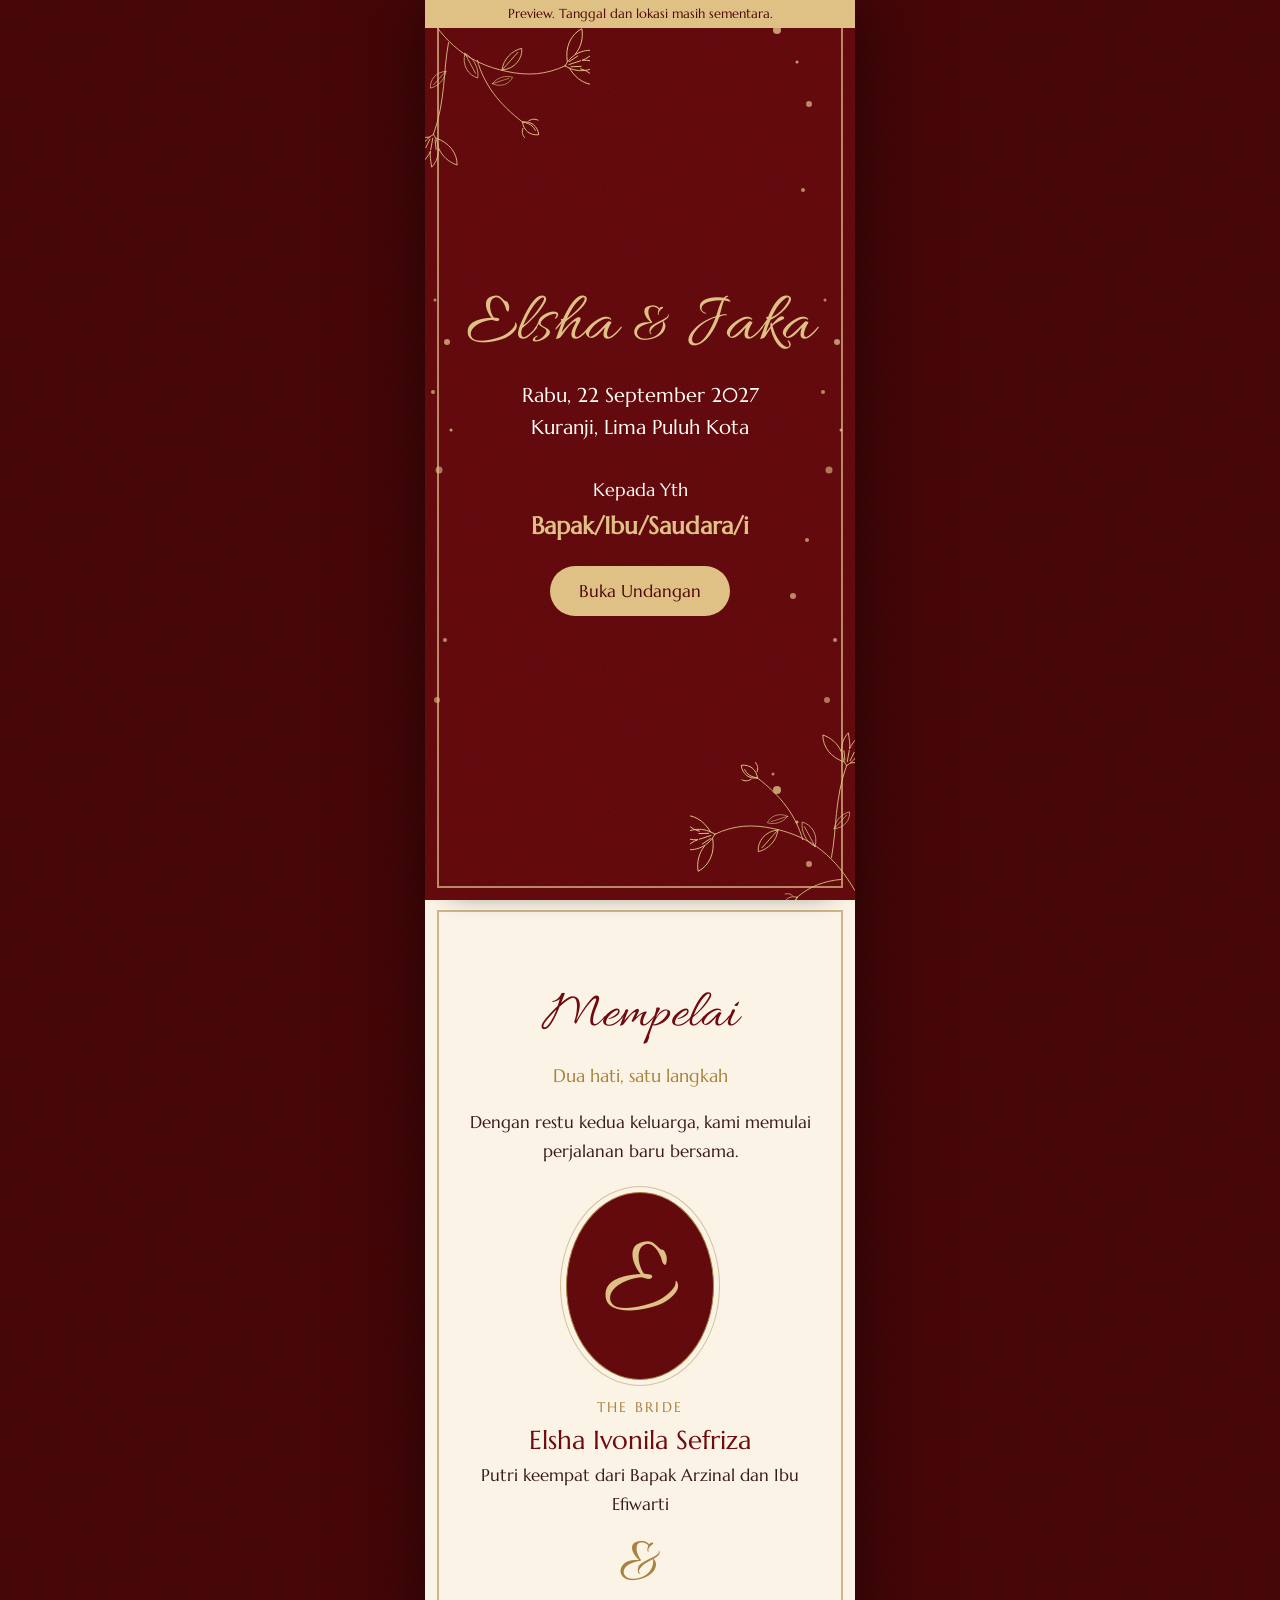
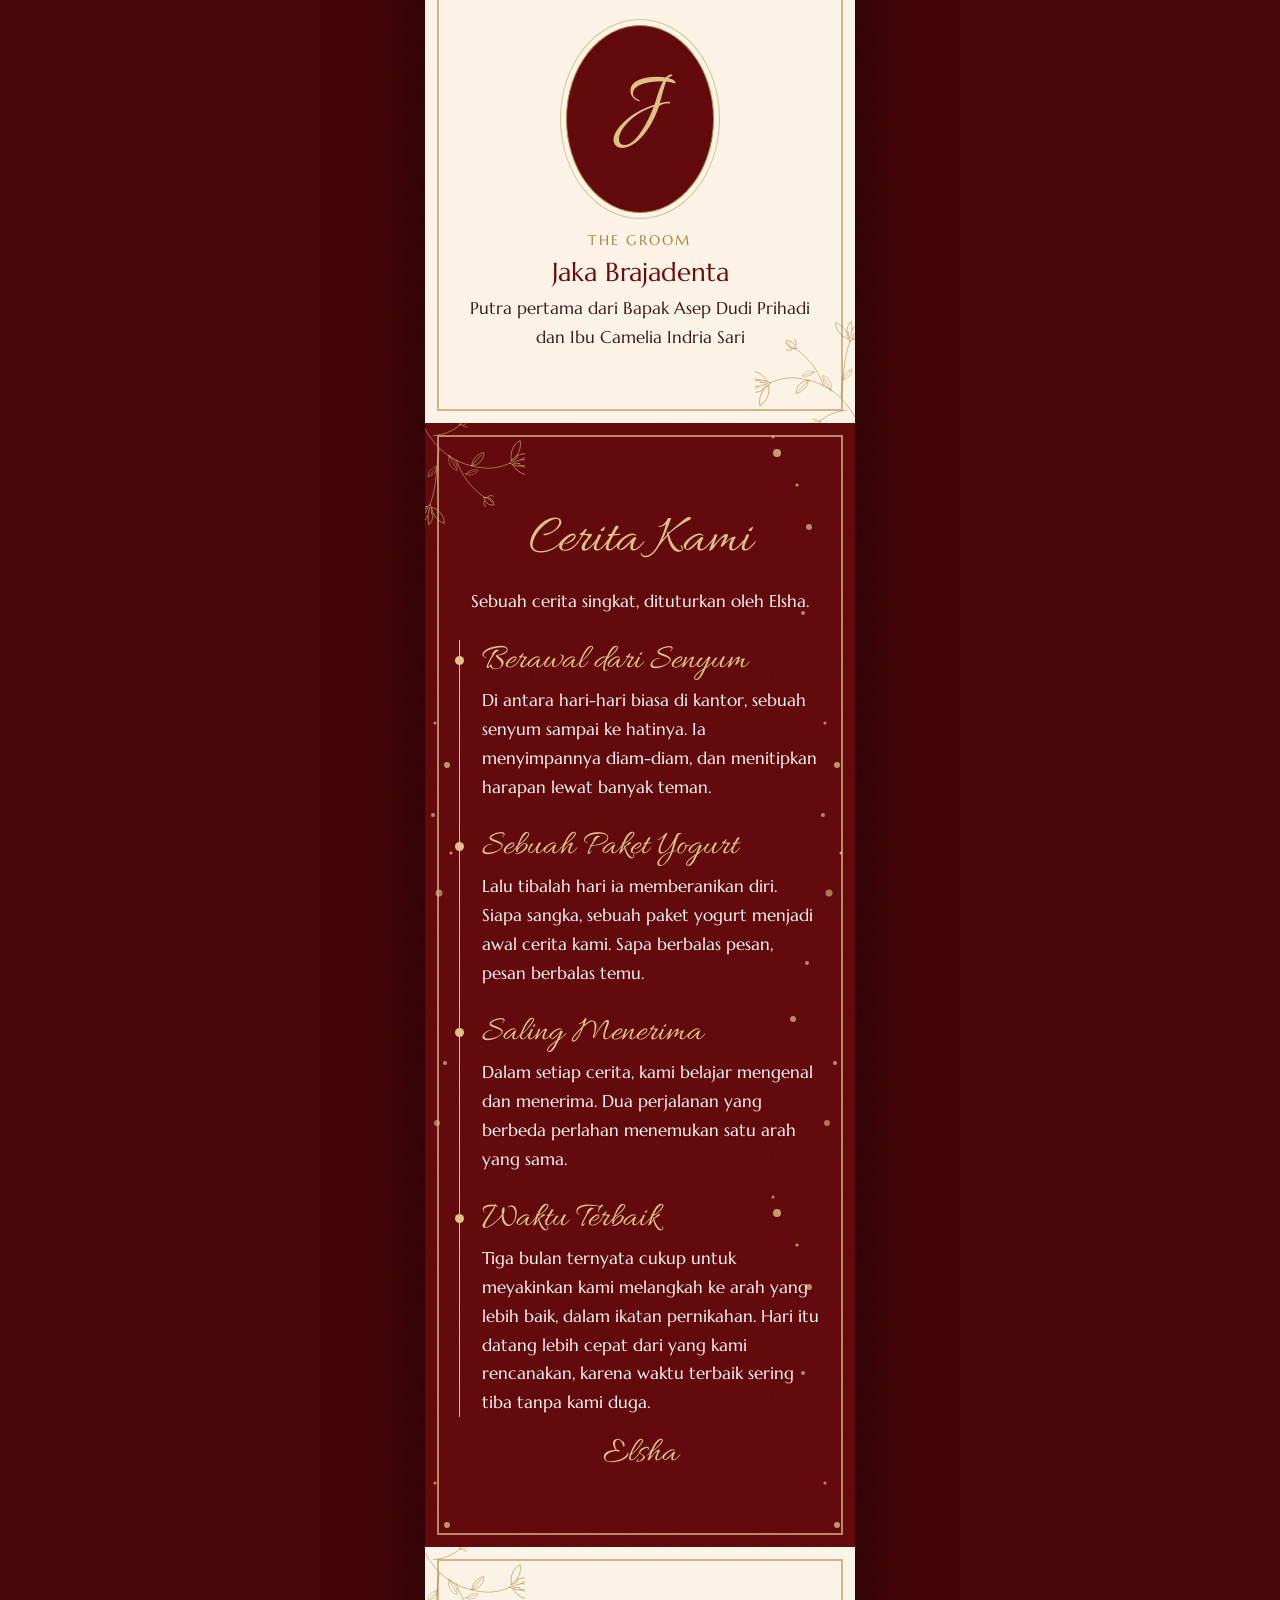
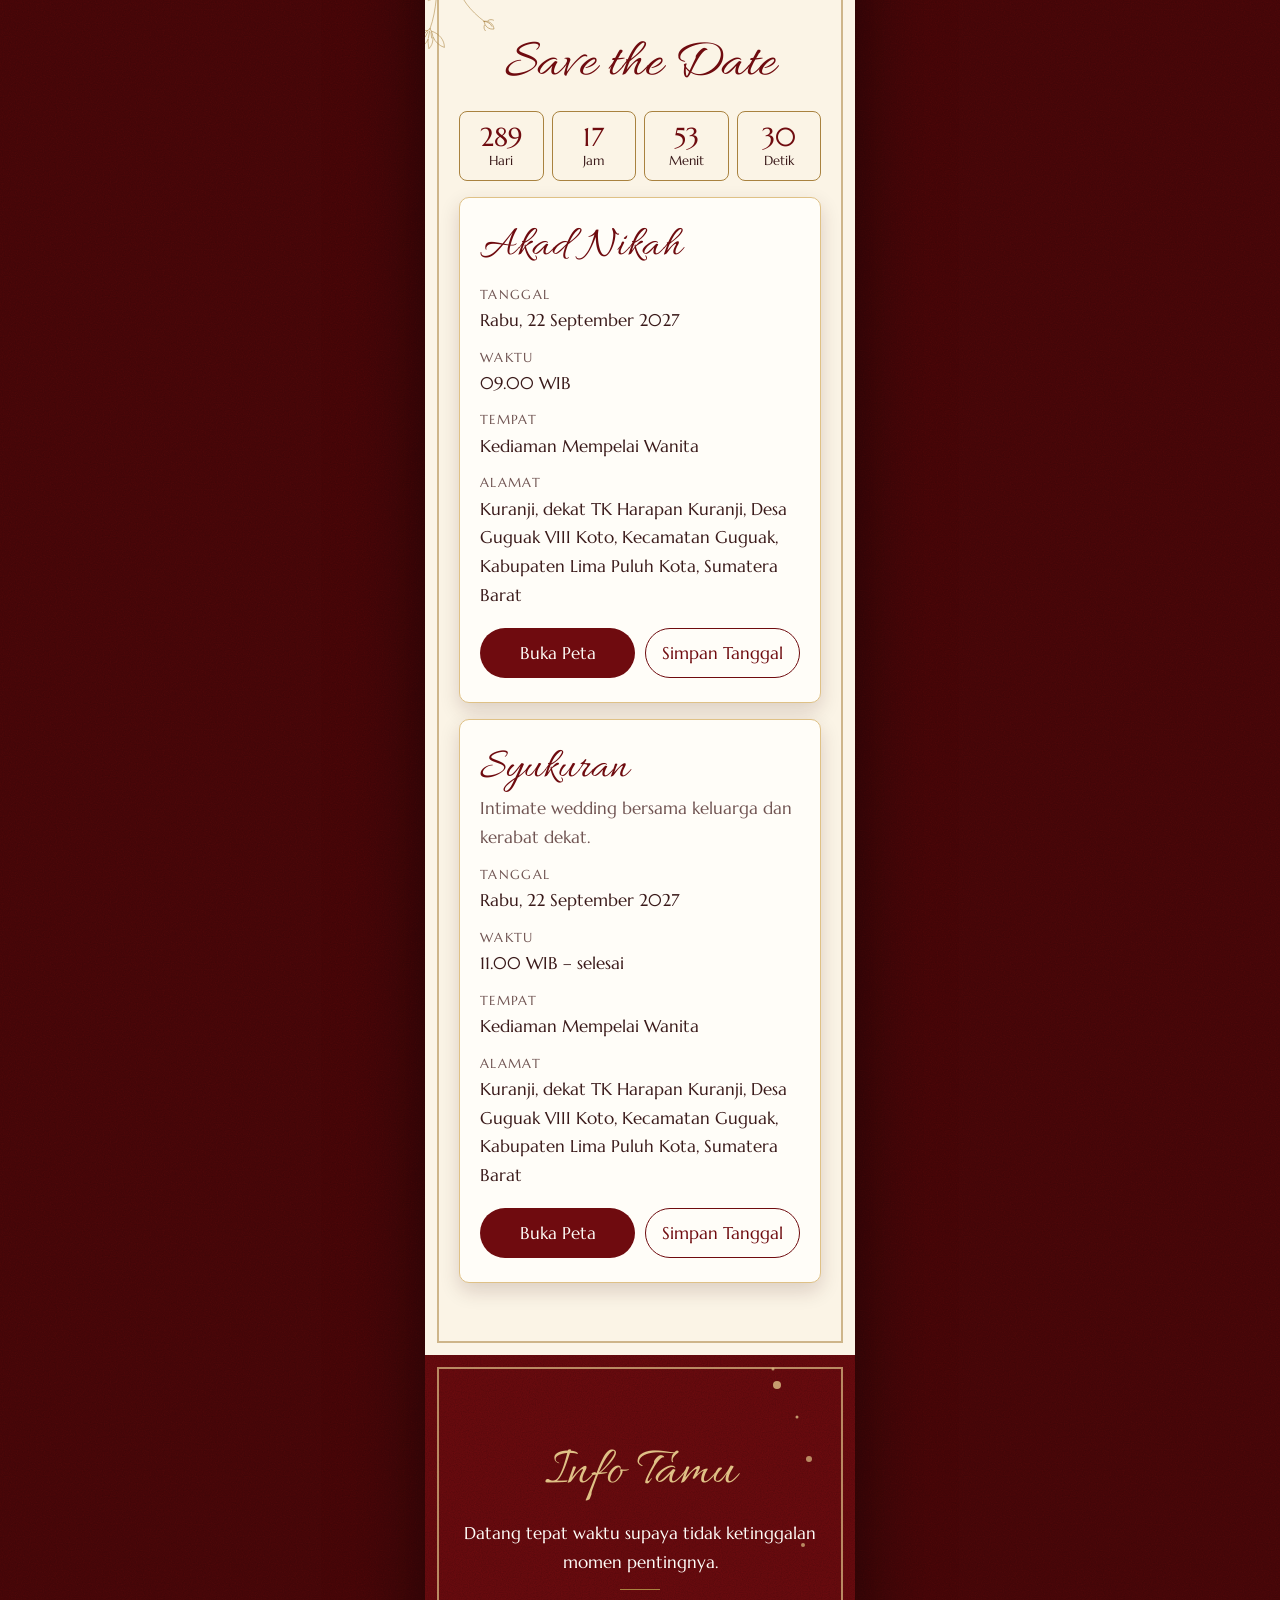
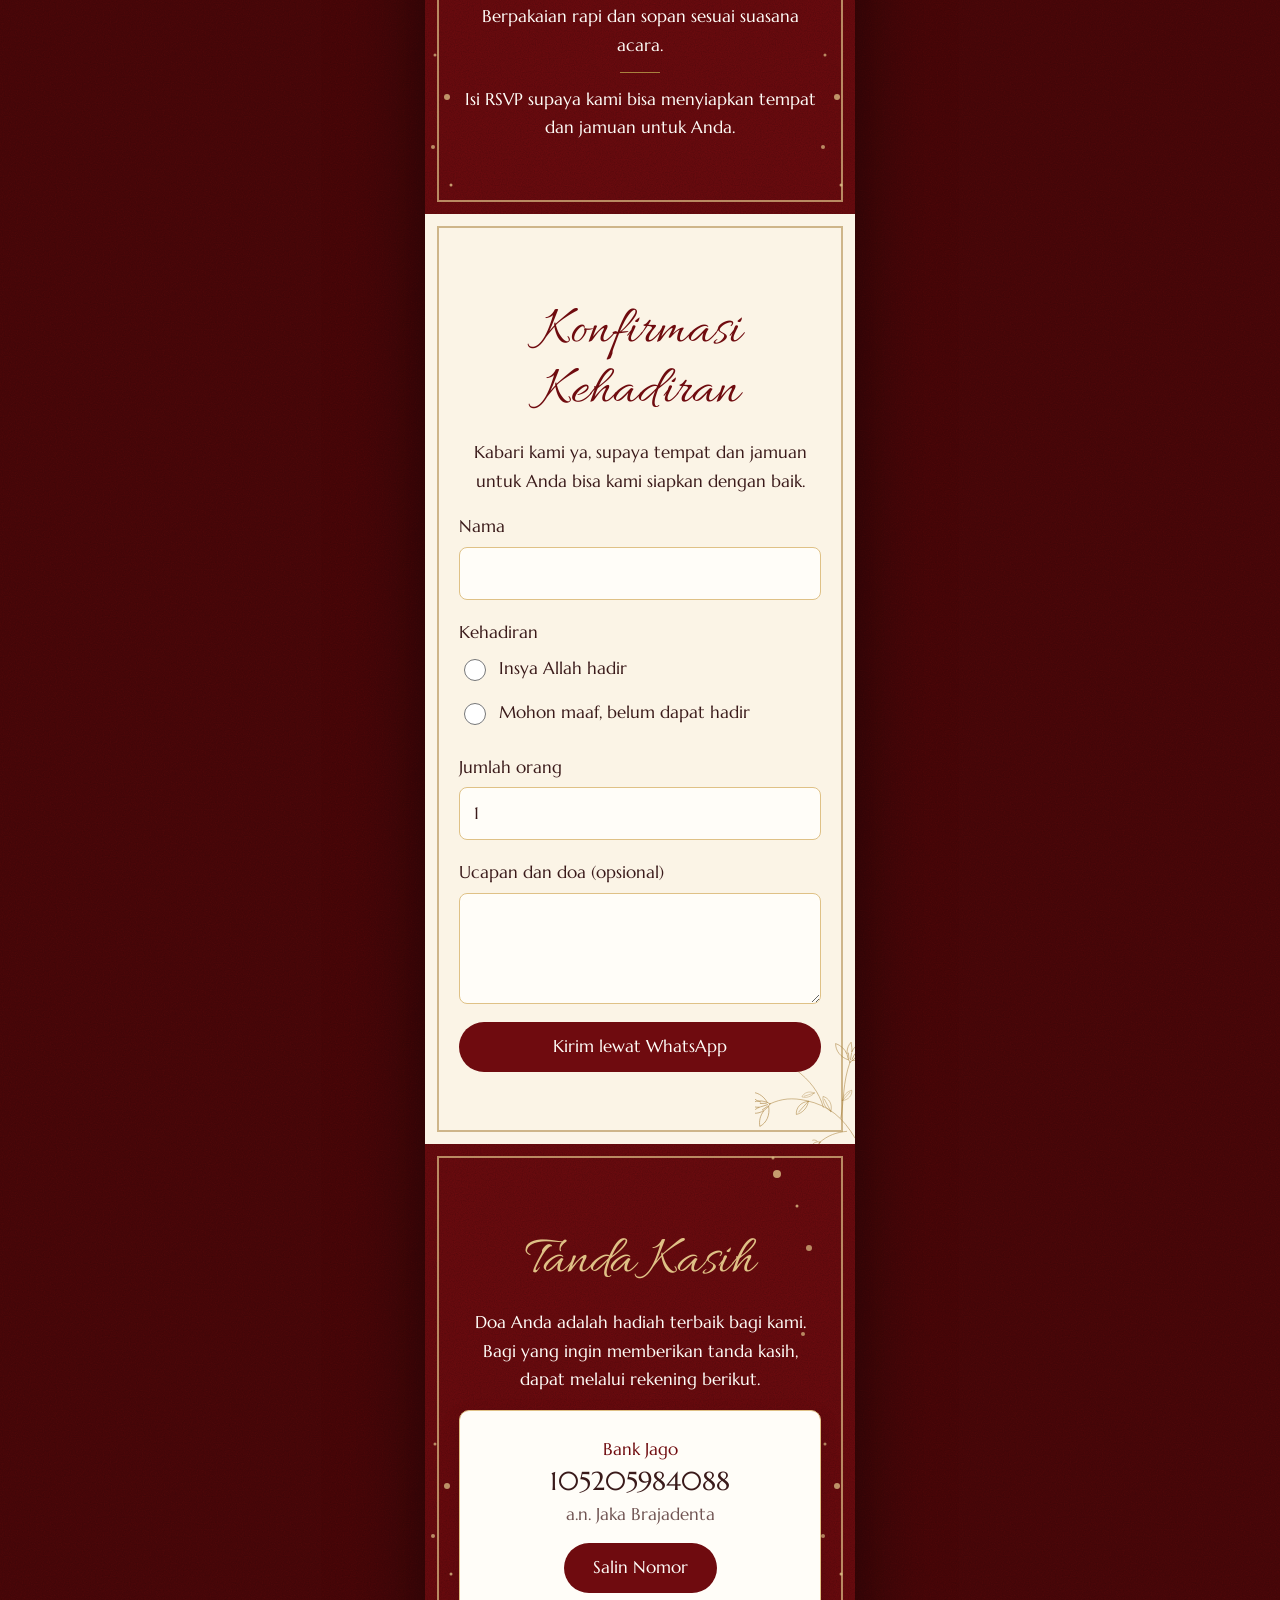
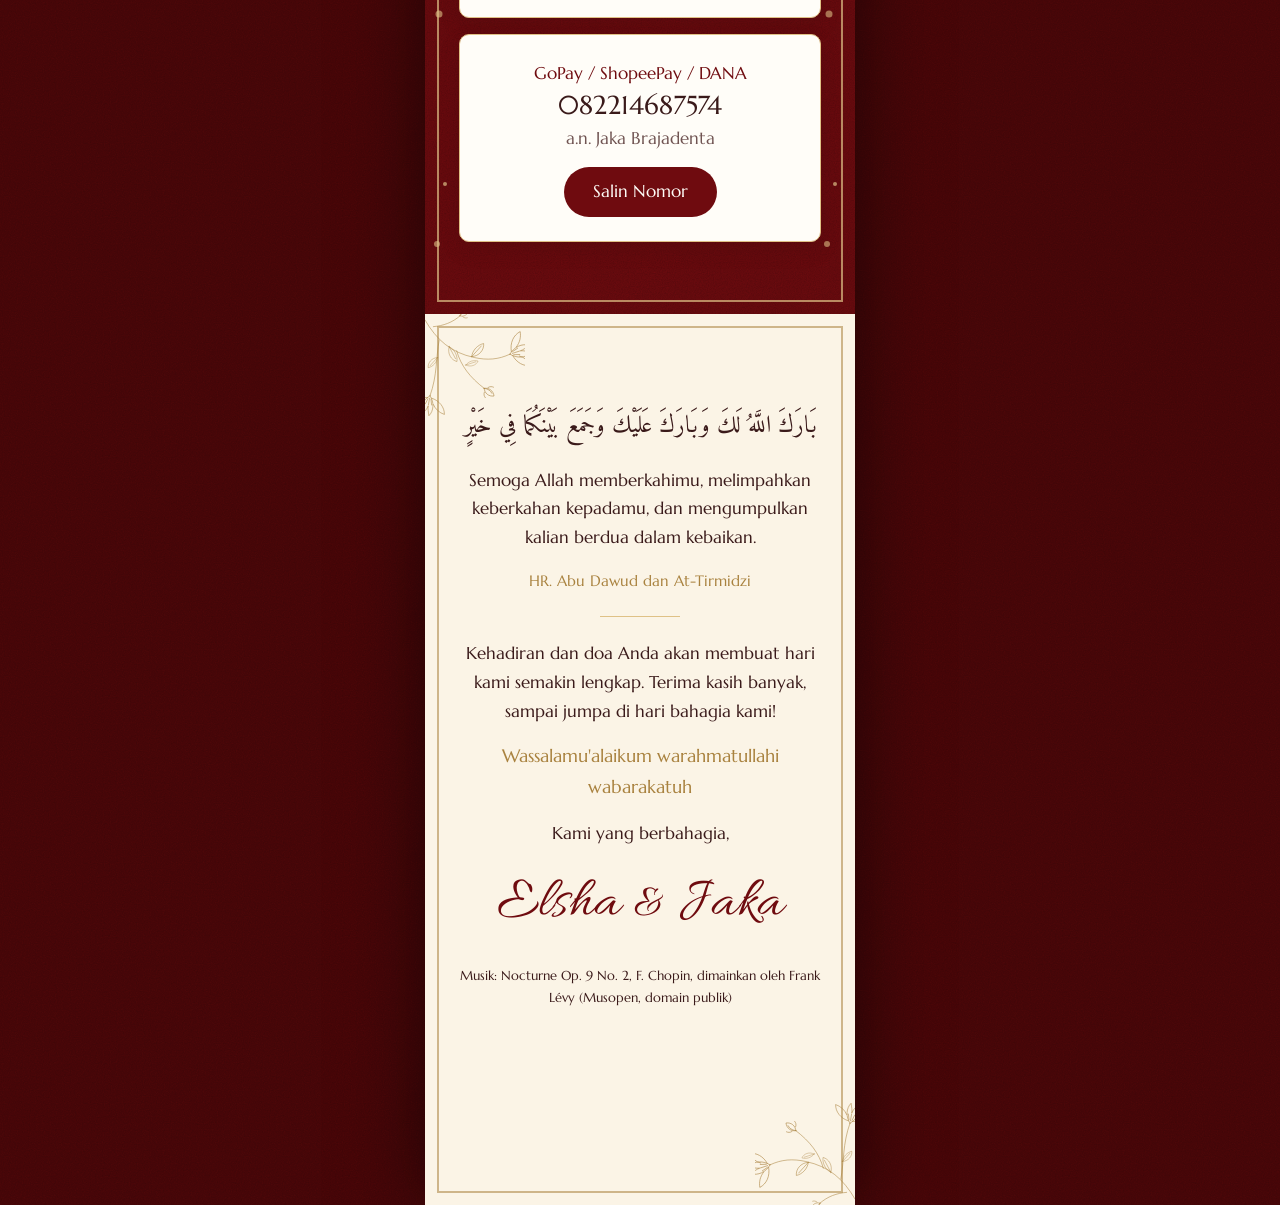
==== commit 5216cd57: "Add story section told by the bride" ====
--- a/index.html
+++ b/index.html
@@ -98,19 +98,27 @@
         <article class="person" data-person="groom"></article>
       </section>
 
-      <section id="acara" class="section section-maroon framed">
+      <section id="cerita" class="section section-maroon framed">
+        <svg class="floral floral-top" aria-hidden="true"><use href="#floral"/></svg>
+        <h2 class="script-title" data-key="story.title"></h2>
+        <p data-key="story.intro"></p>
+        <ol id="story" class="story"></ol>
+        <p class="story-signature" data-key="story.signature"></p>
+      </section>
+
+      <section id="acara" class="section section-cream framed">
         <svg class="floral floral-top" aria-hidden="true"><use href="#floral"/></svg>
         <h2 class="script-title">Save the Date</h2>
         <div id="countdown" class="countdown" role="timer" aria-label="Hitung mundur menuju acara" hidden></div>
         <div id="events" class="stack"></div>
       </section>
 
-      <section id="info" class="section section-cream framed">
+      <section id="info" class="section section-maroon framed">
         <h2 class="script-title" data-key="guestInfo.title"></h2>
         <ul id="guest-info" class="info-list"></ul>
       </section>
 
-      <section id="hadir" class="section section-maroon framed">
+      <section id="hadir" class="section section-cream framed">
         <svg class="floral floral-bottom" aria-hidden="true"><use href="#floral"/></svg>
         <h2 class="script-title">Konfirmasi Kehadiran</h2>
         <p data-key="rsvp.intro"></p>
@@ -126,18 +134,18 @@
           <input id="rsvp-count" name="count" type="number" min="1" max="10" value="1" inputmode="numeric">
           <label for="rsvp-message">Ucapan dan doa (opsional)</label>
           <textarea id="rsvp-message" name="message" rows="3" maxlength="300"></textarea>
-          <button class="btn btn-gold" type="submit">Kirim lewat WhatsApp</button>
+          <button class="btn btn-maroon" type="submit">Kirim lewat WhatsApp</button>
           <p id="rsvp-note" class="form-note" role="status" hidden></p>
         </form>
       </section>
 
-      <section id="hadiah" class="section section-cream framed">
+      <section id="hadiah" class="section section-maroon framed">
         <h2 class="script-title">Tanda Kasih</h2>
         <p data-key="gifts.intro"></p>
         <div id="gifts" class="stack"></div>
       </section>
 
-      <section id="doa" class="section section-maroon framed section-closing">
+      <section id="doa" class="section section-cream framed section-closing">
         <svg class="floral floral-top" aria-hidden="true"><use href="#floral"/></svg>
         <svg class="floral floral-bottom" aria-hidden="true"><use href="#floral"/></svg>
         <p class="arabic" lang="ar" dir="rtl" data-key="closing.prayer.arabic"></p>
--- a/assets/css/style.css
+++ b/assets/css/style.css
@@ -123,7 +123,7 @@
 
 .names-amp { font-size: .8em; }
 
-.names-closing { margin-top: 6px; font-size: 3.6rem; }
+.names-closing { margin-top: 6px; color: var(--maroon); font-size: 3.6rem; }
 
 .cover-info { font-size: 1.25rem; line-height: 1.4; }
 
@@ -230,6 +230,7 @@
 
 .arabic-lg { color: var(--gold); font-size: 2rem; line-height: 1.6; }
 .salam { color: var(--gold); font-size: 1.125rem; }
+.section-cream .salam, .section-cream .source { color: var(--gold-deep); }
 
 .source { color: var(--gold); font-size: .9375rem; }
 
@@ -282,6 +283,47 @@
   line-height: 1;
 }
 
+/* Cerita */
+.story {
+  display: flex;
+  flex-direction: column;
+  gap: 24px;
+  margin: 8px 0 0;
+  padding: 0 0 0 22px;
+  border-left: 1px solid var(--gold);
+  list-style: none;
+  text-align: left;
+}
+
+.story li { position: relative; }
+
+.story li::before {
+  content: "";
+  position: absolute;
+  top: 16px;
+  left: -27px;
+  width: 9px;
+  height: 9px;
+  border-radius: 50%;
+  background: var(--gold);
+}
+
+.story h3 {
+  margin-bottom: 4px;
+  color: var(--gold);
+  font-family: var(--font-script);
+  font-size: 2.2rem;
+  font-weight: 400;
+  line-height: 1.2;
+}
+
+.story-signature {
+  color: var(--gold);
+  font-family: var(--font-script);
+  font-size: 2.2rem;
+  line-height: 1.2;
+}
+
 /* Acara */
 .countdown {
   display: grid;
@@ -306,6 +348,9 @@
   font-weight: 400;
   line-height: 1.2;
 }
+
+.section-cream .countdown-unit { border-color: var(--gold-deep); color: var(--ink); }
+.section-cream .countdown-unit strong { color: var(--maroon); }
 
 .stack { display: flex; flex-direction: column; gap: 16px; }
 
@@ -391,8 +436,8 @@
   min-height: 44px;
 }
 
-.form .choice input { width: 22px; height: 22px; flex: none; accent-color: var(--gold); }
-.form-note { color: var(--gold); }
+.form .choice input { width: 22px; height: 22px; flex: none; accent-color: var(--maroon); }
+.form-note { color: var(--maroon); }
 
 /* Hadiah */
 .card-gift { text-align: center; }
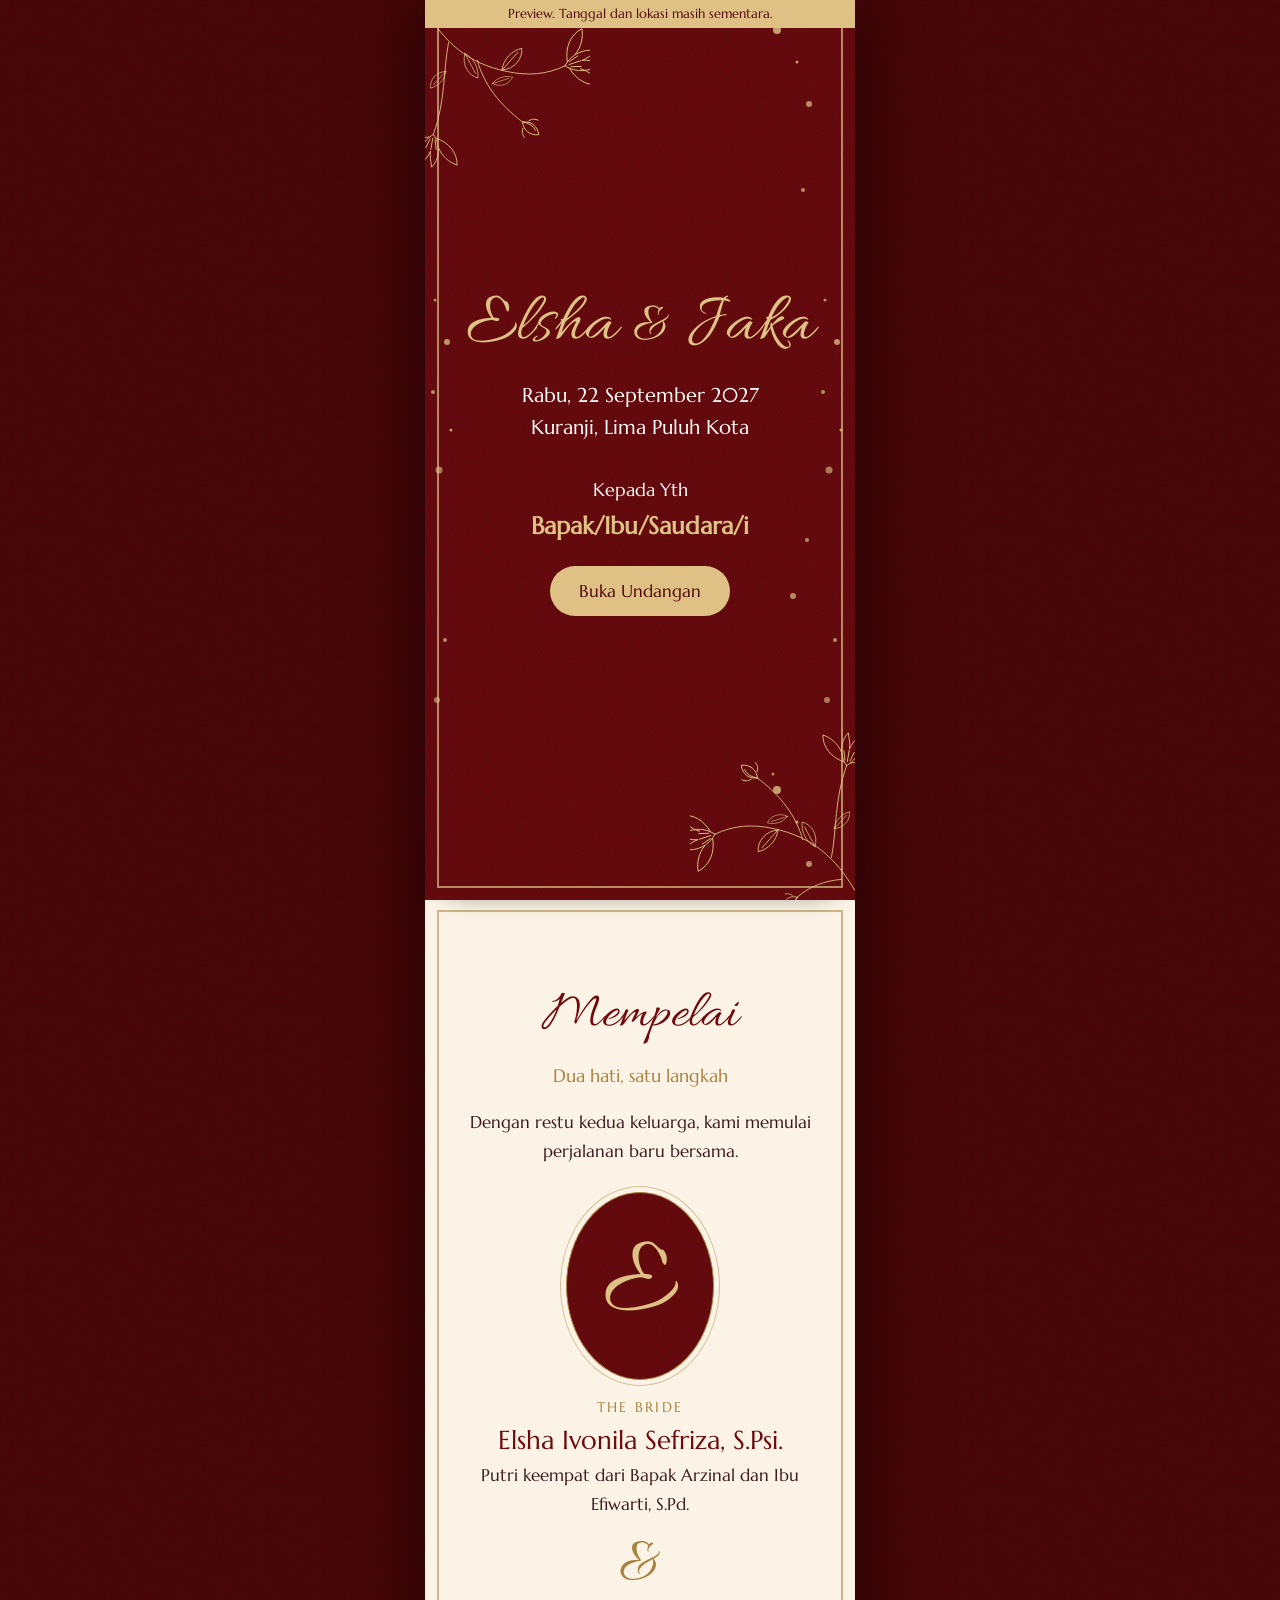
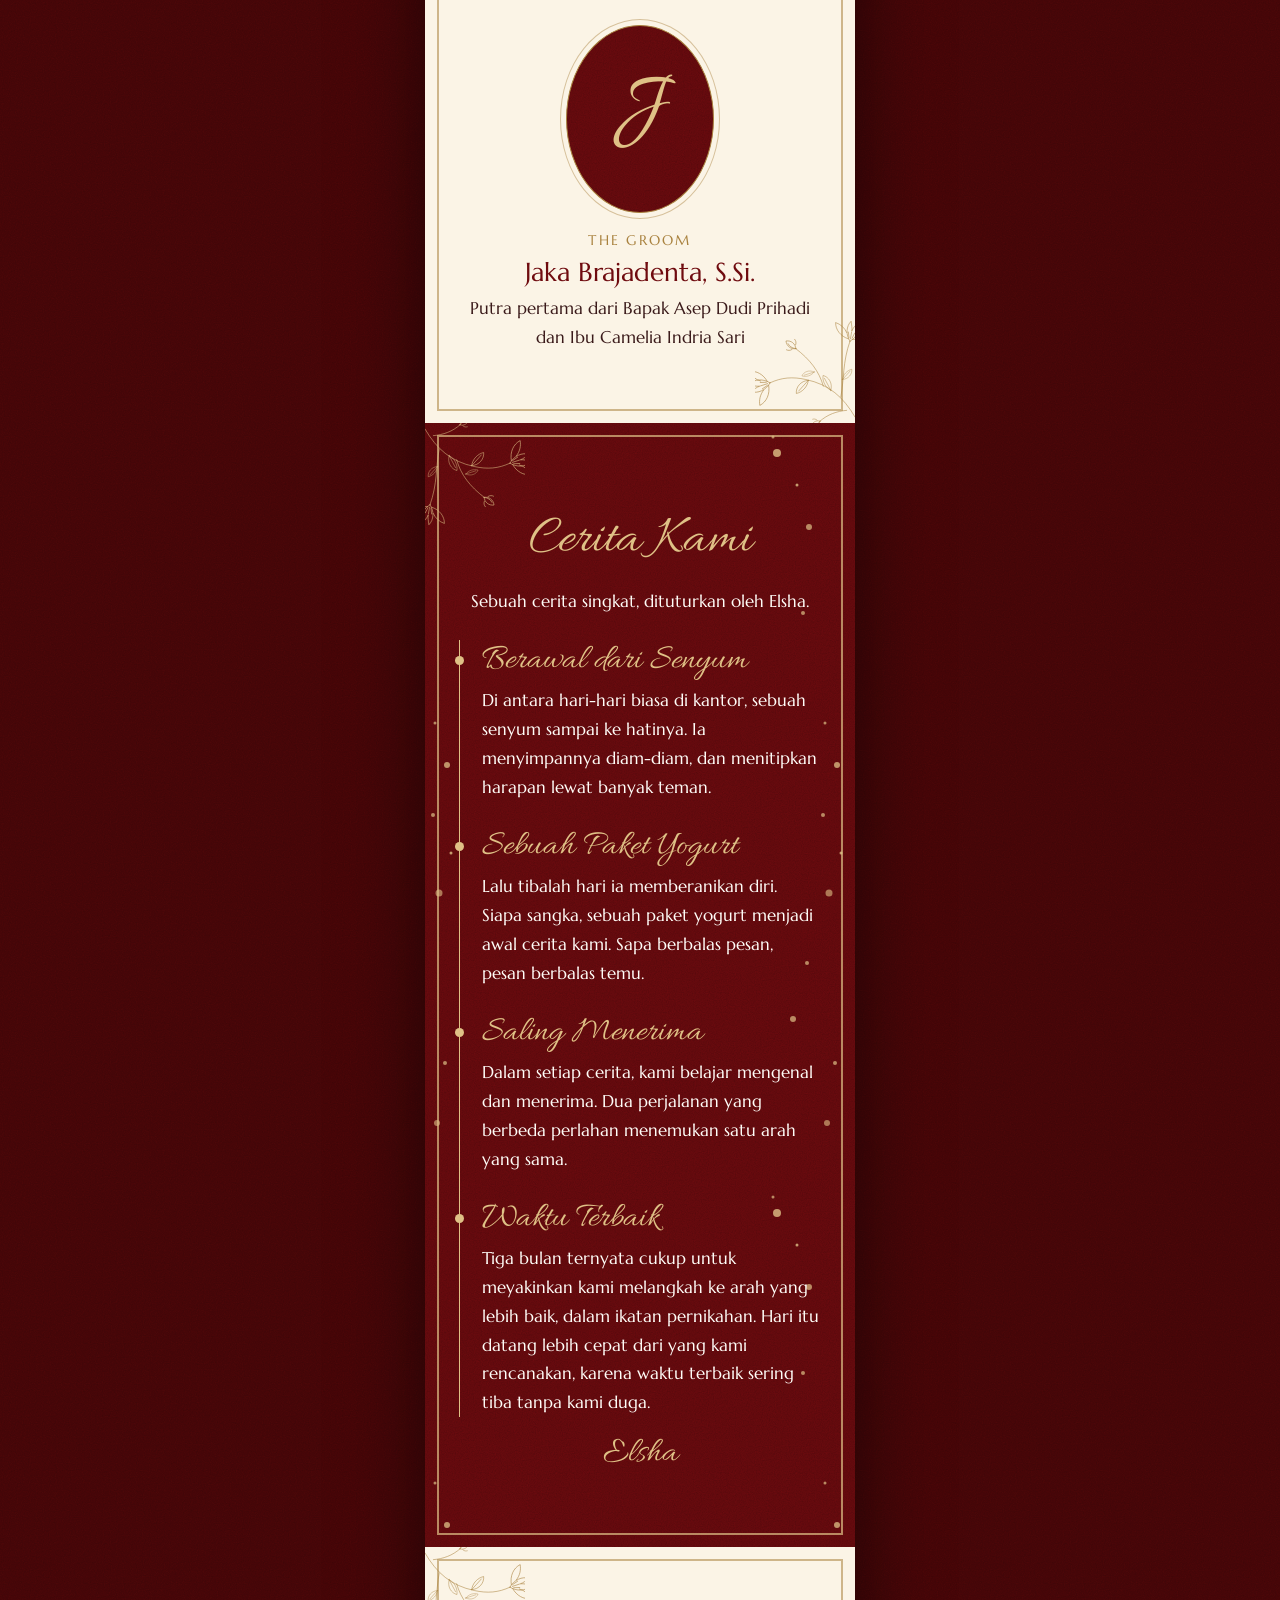
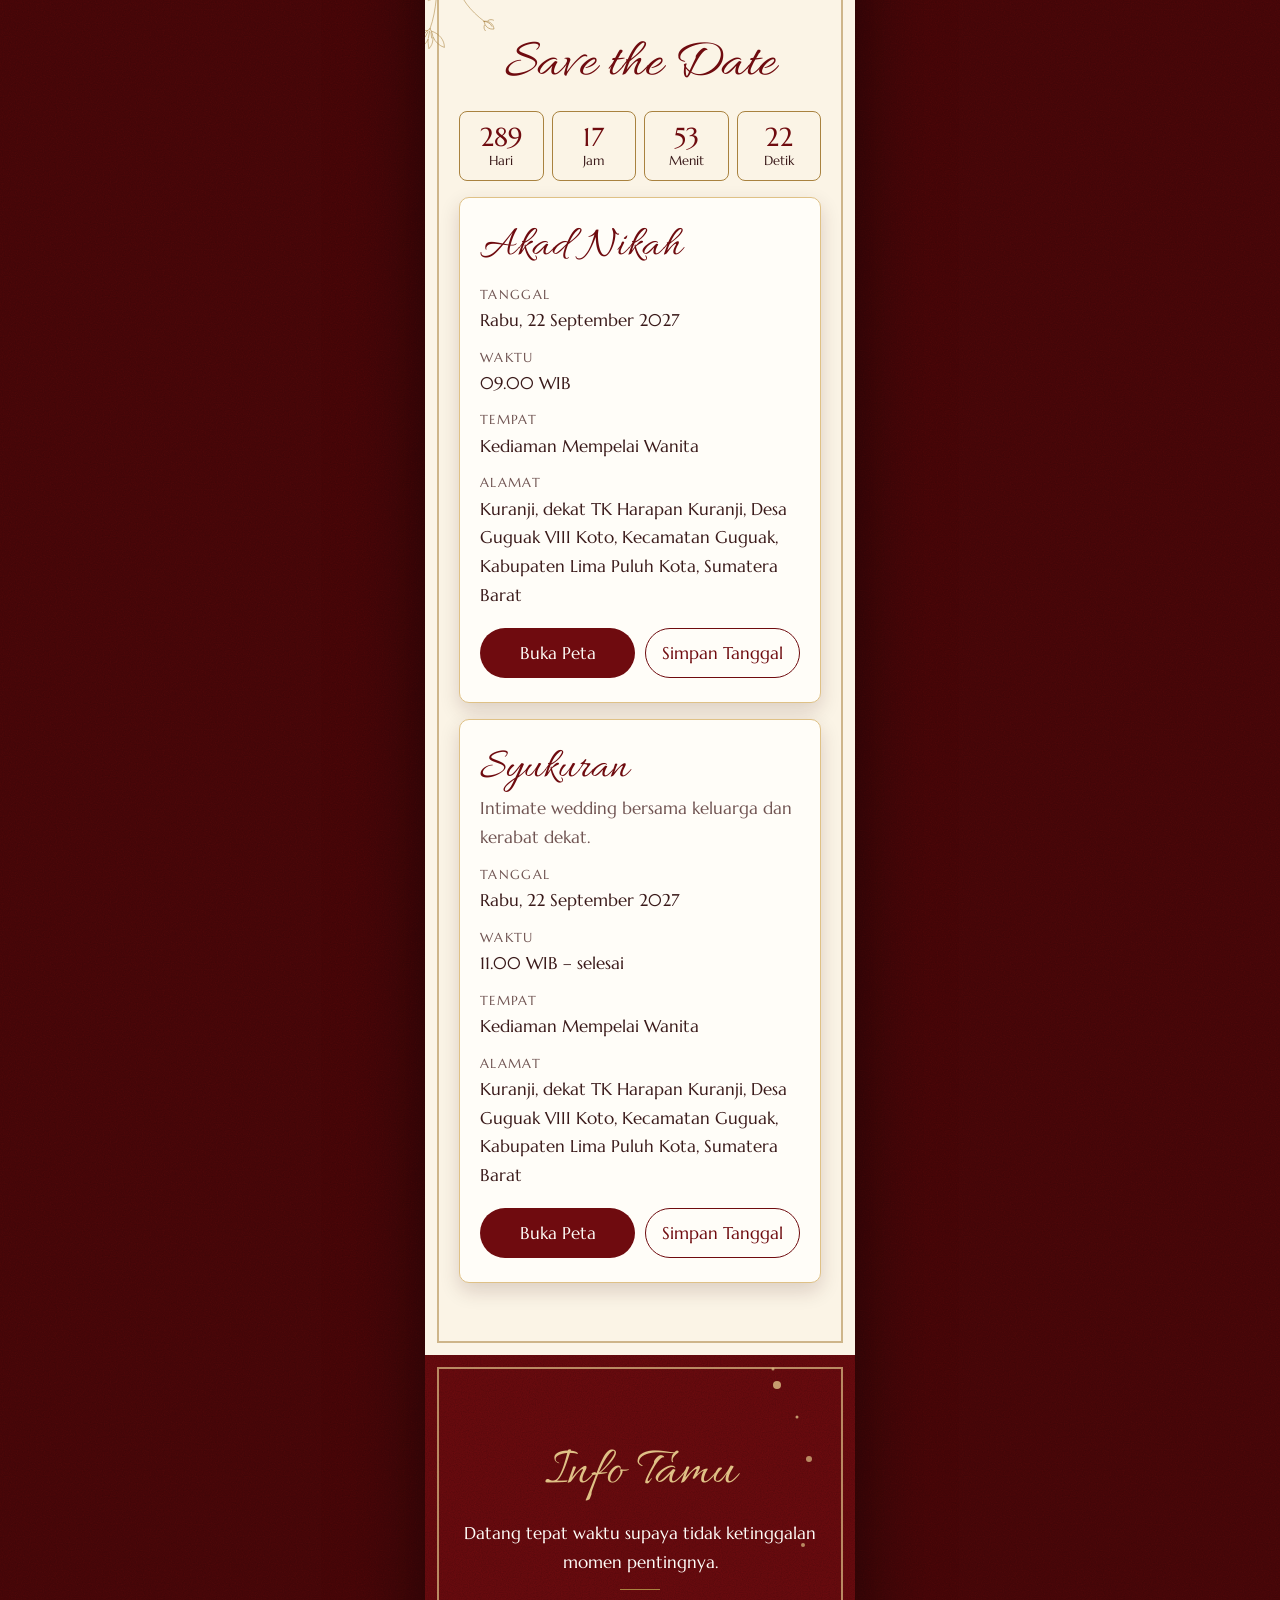
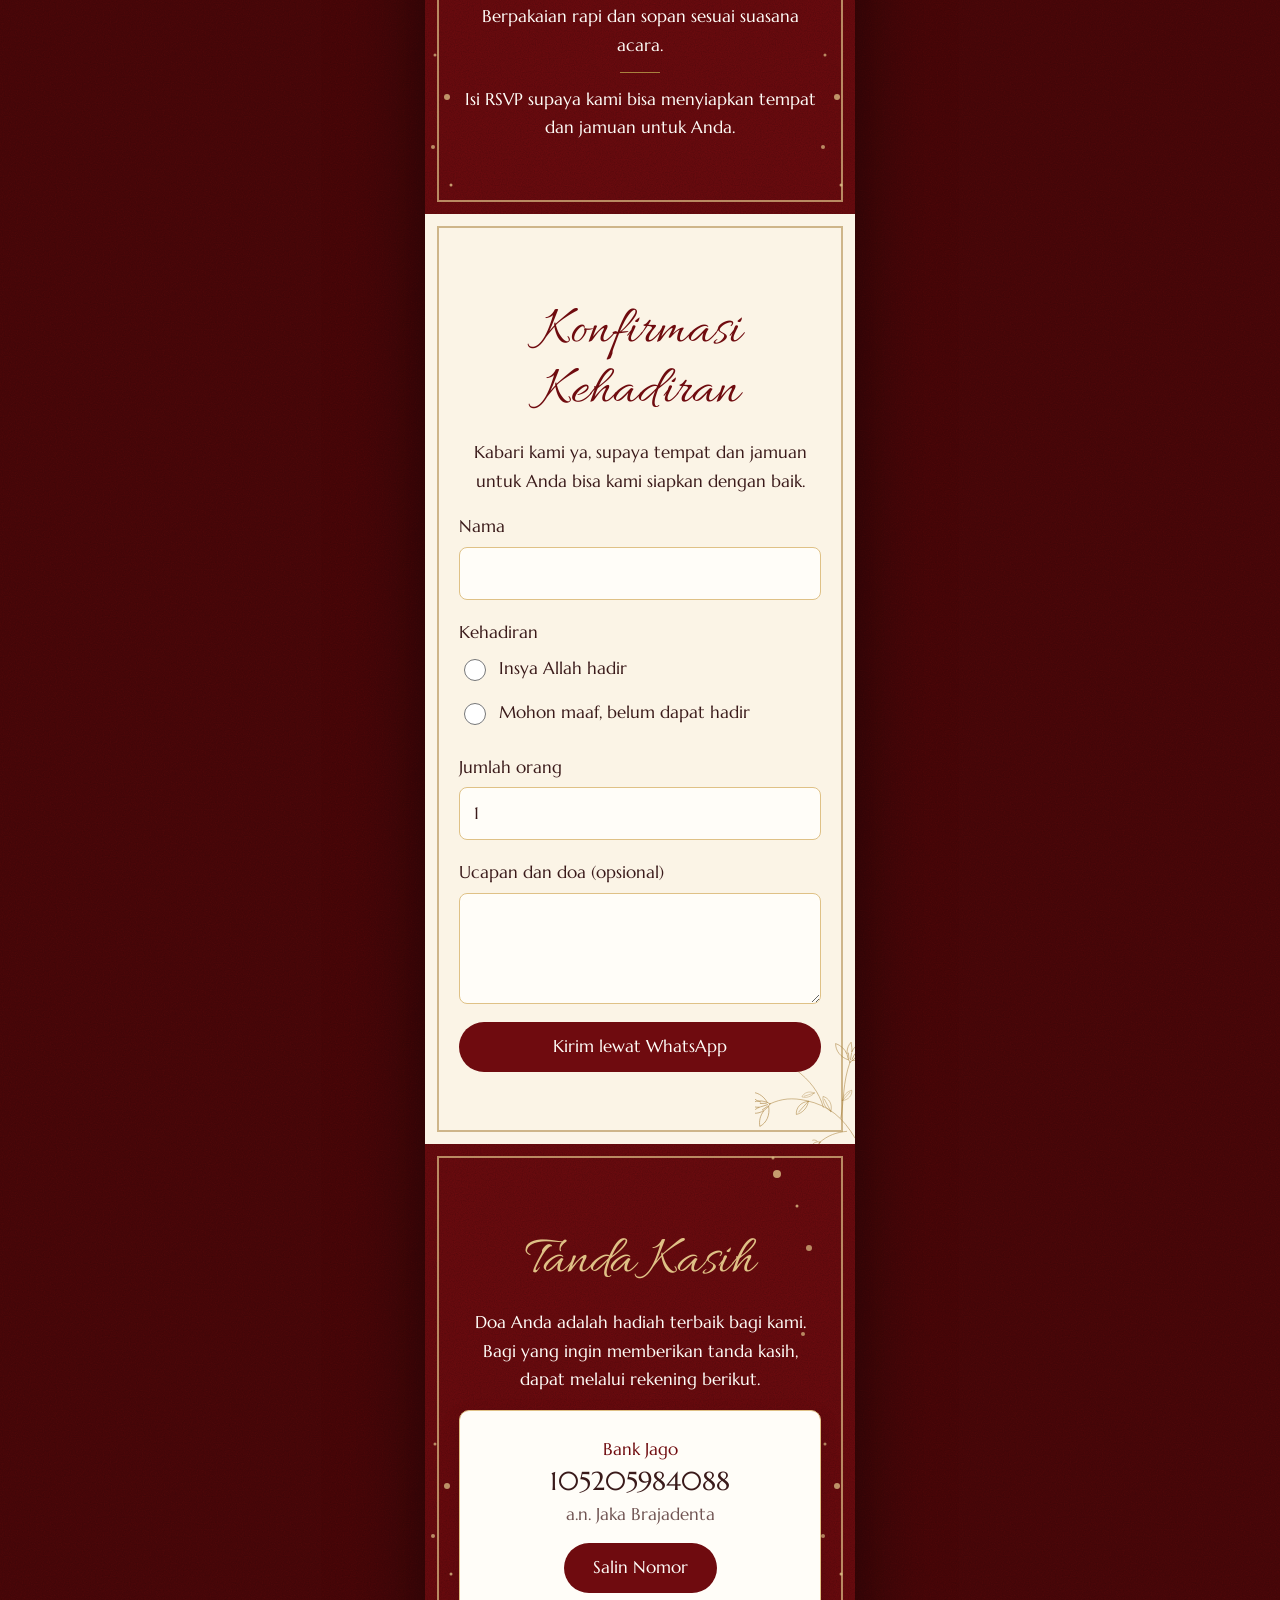
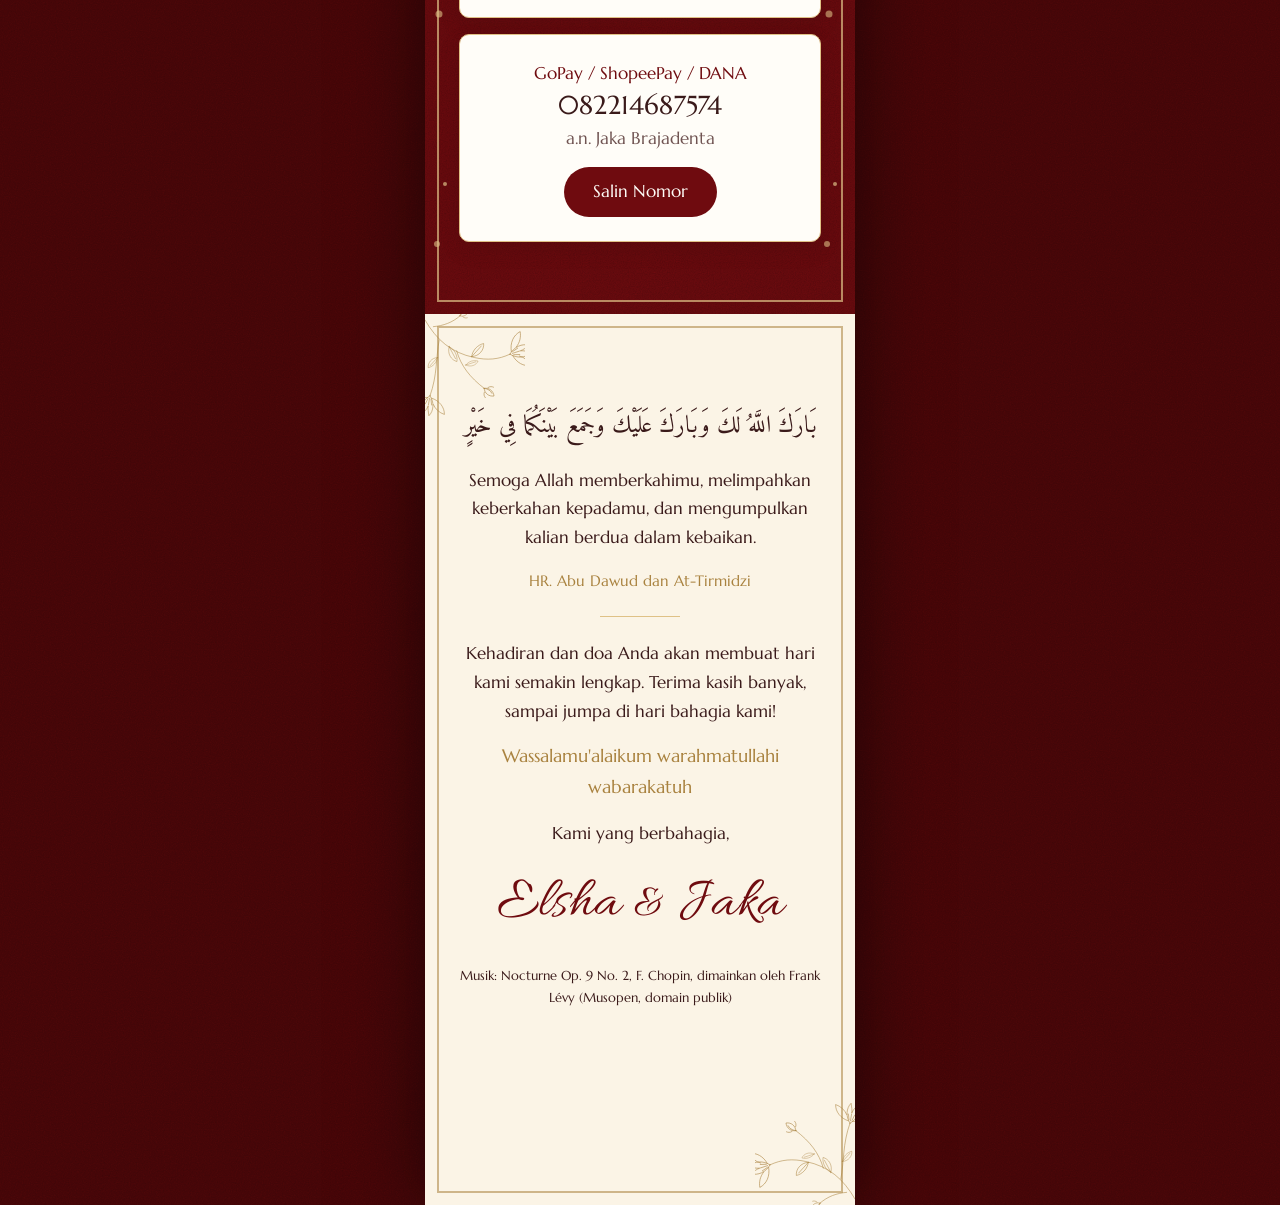
==== commit e5d9d4bc: "Show the couple's degrees inline with their names" ====
--- a/index.html
+++ b/index.html
@@ -187,7 +187,6 @@
     <div class="person-oval" aria-hidden="true"><span class="person-initial"></span></div>
     <p class="person-role"></p>
     <h3 class="person-name"></h3>
-    <p class="person-title" hidden></p>
     <p class="person-parents"></p>
     <p class="person-origin" hidden></p>
   </template>
--- a/assets/css/style.css
+++ b/assets/css/style.css
@@ -273,7 +273,6 @@
 
 .person-role { color: var(--gold-deep); font-size: .875rem; letter-spacing: .16em; text-transform: uppercase; }
 .person-name { color: var(--maroon); font-size: 1.6rem; font-weight: 400; line-height: 1.3; }
-.person-title { font-style: italic; }
 .person-origin { color: var(--muted); font-size: .9375rem; }
 
 .couple-amp {
